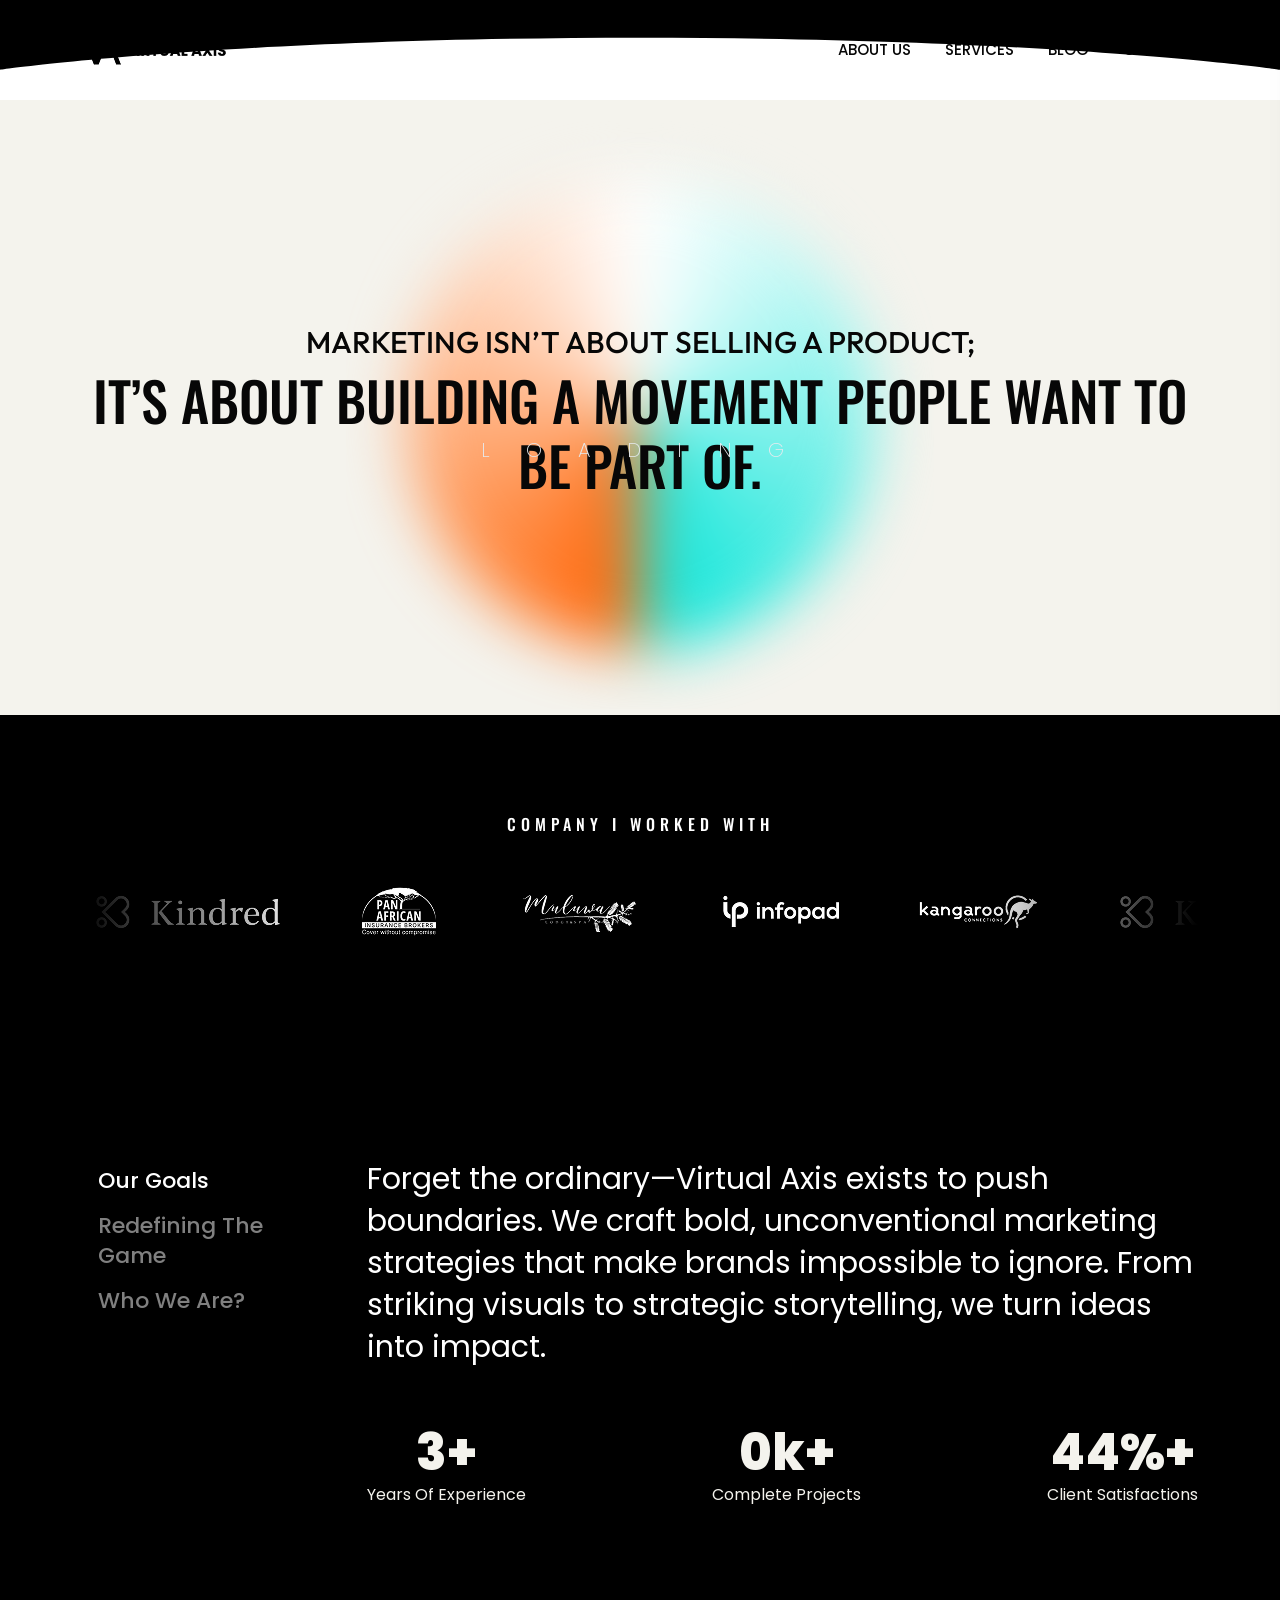
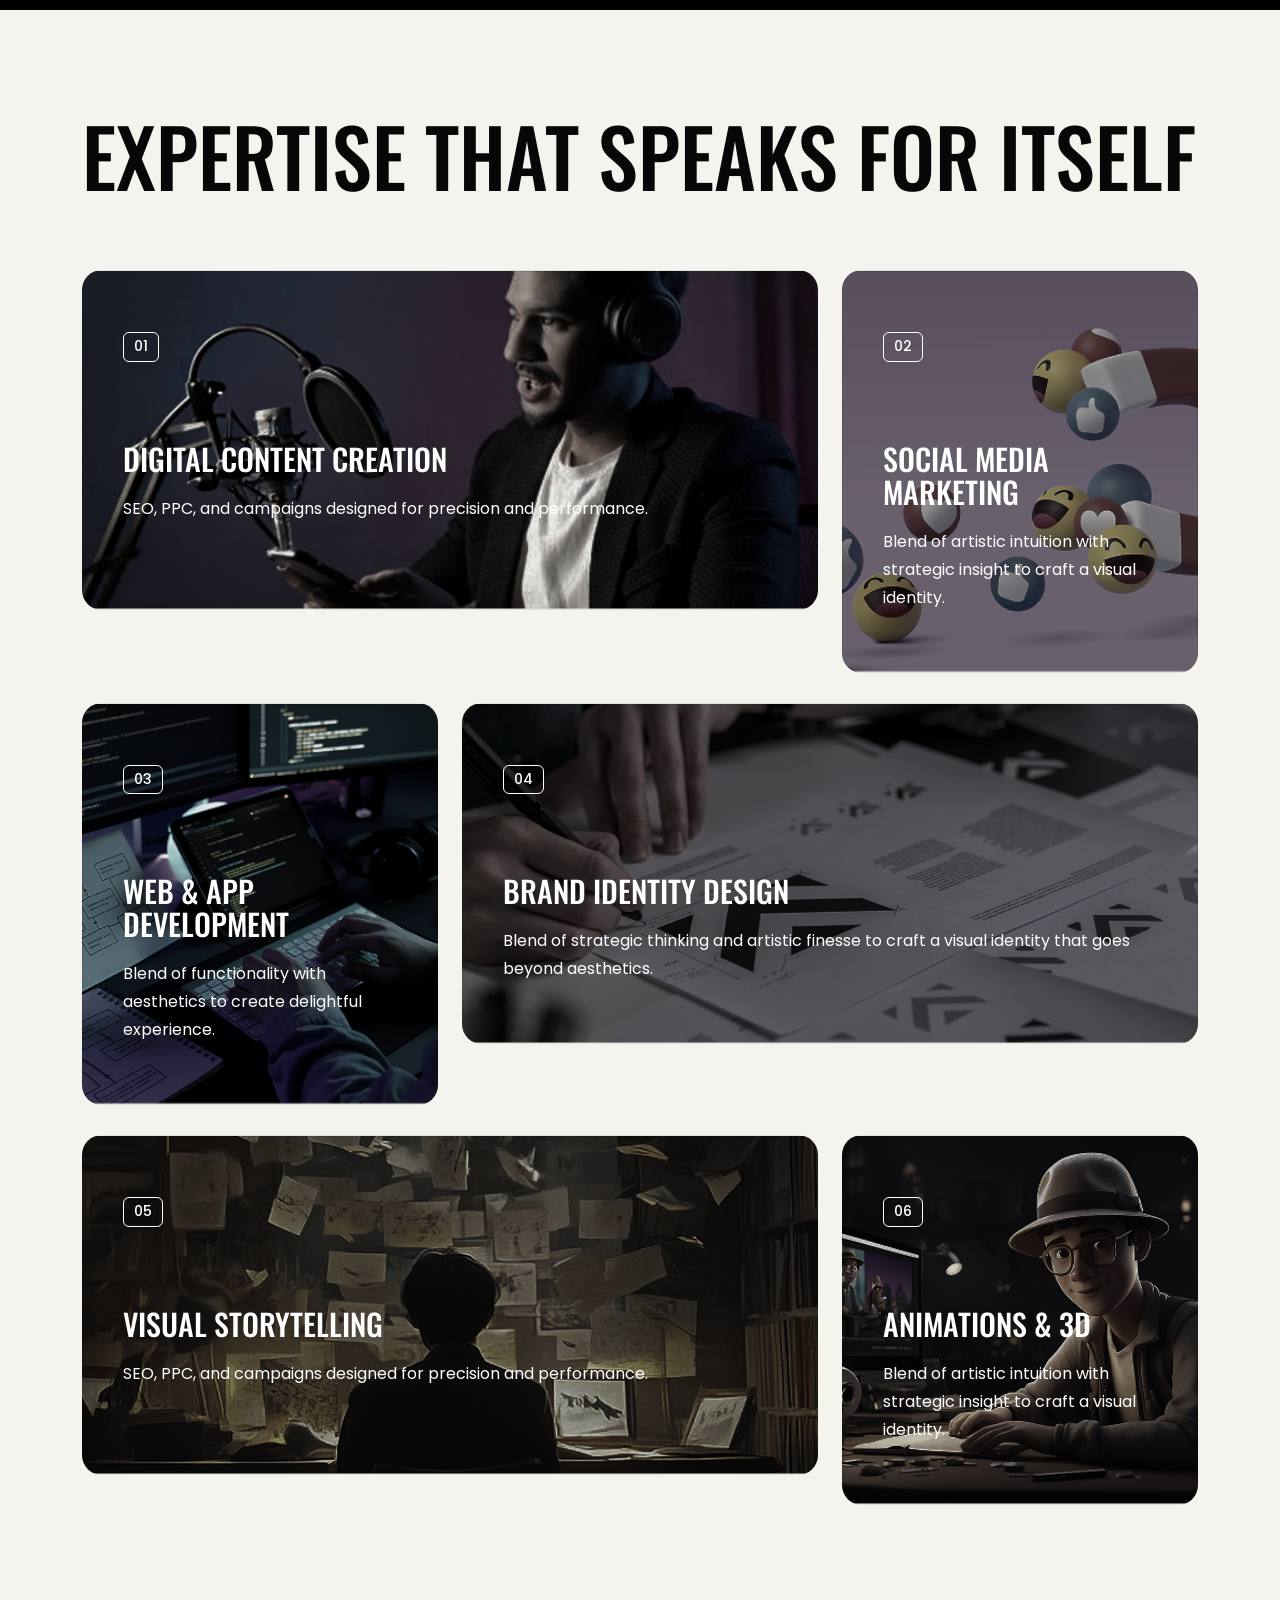
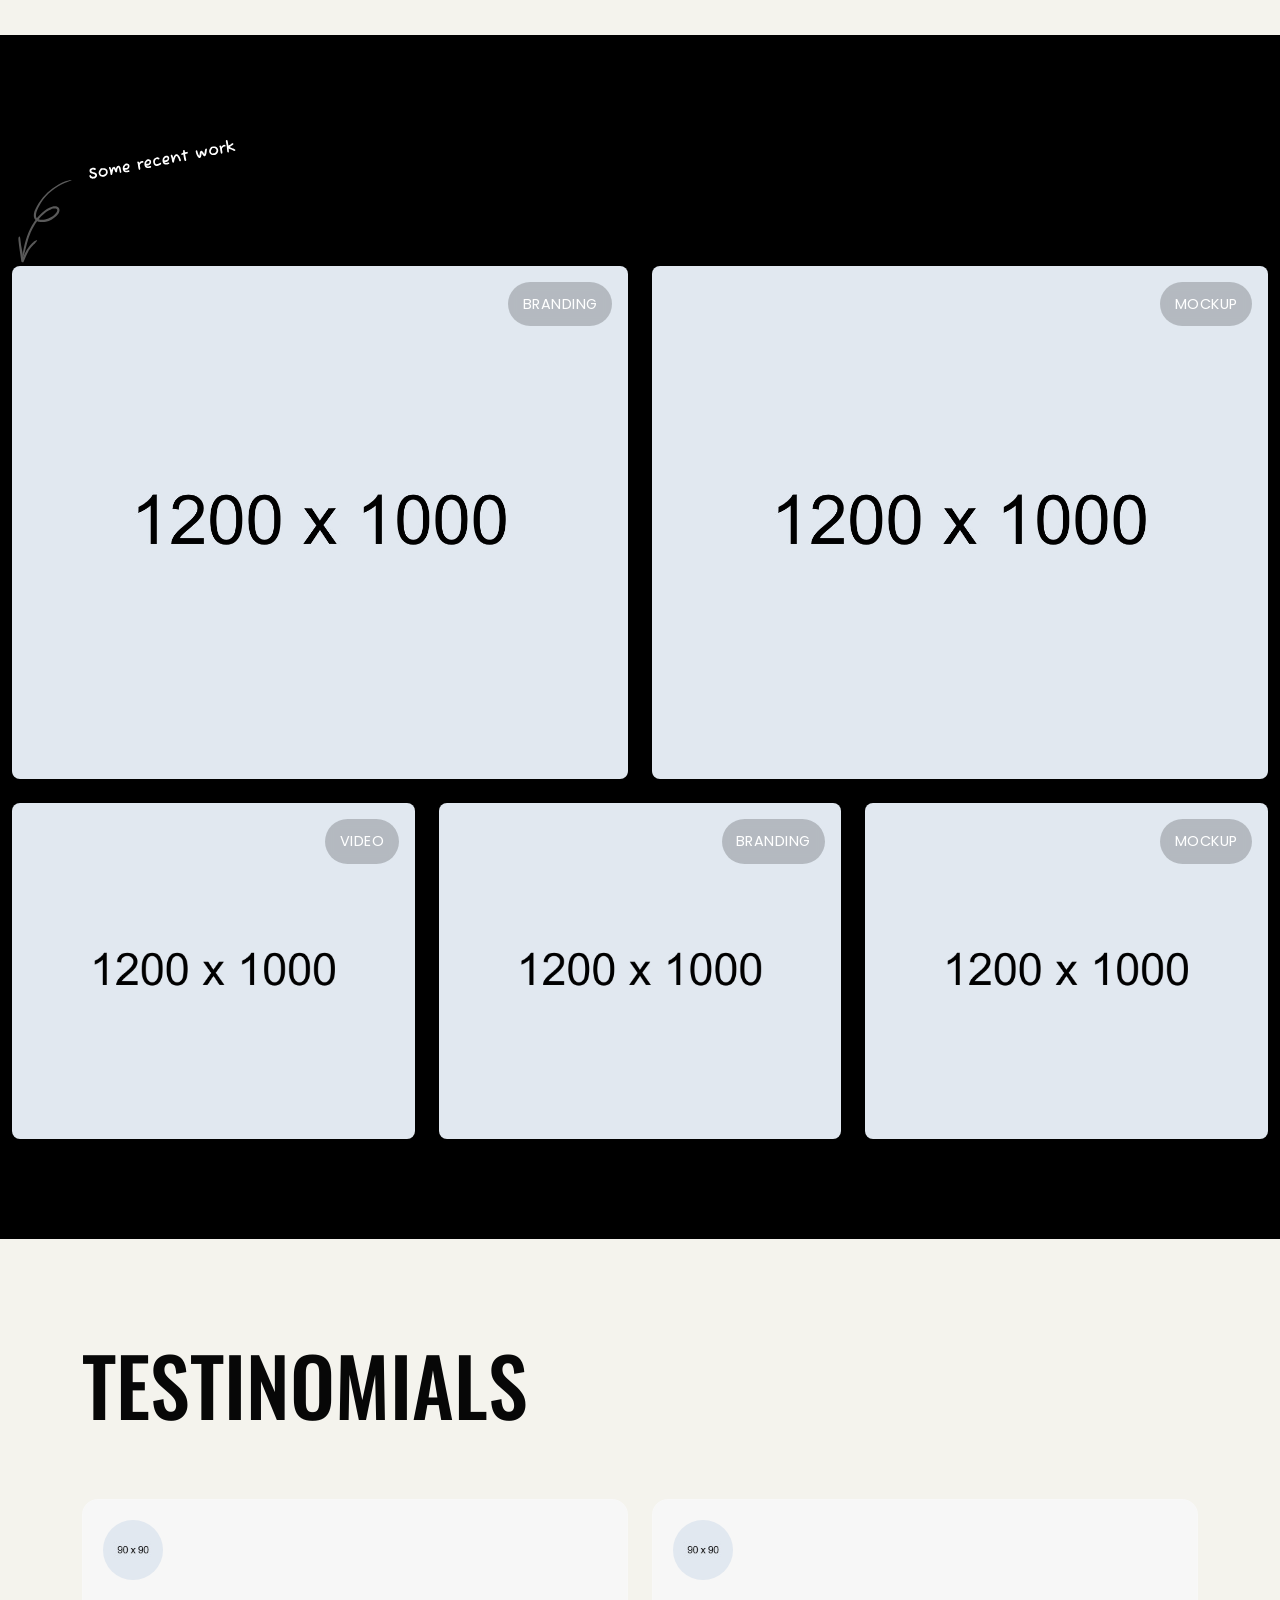
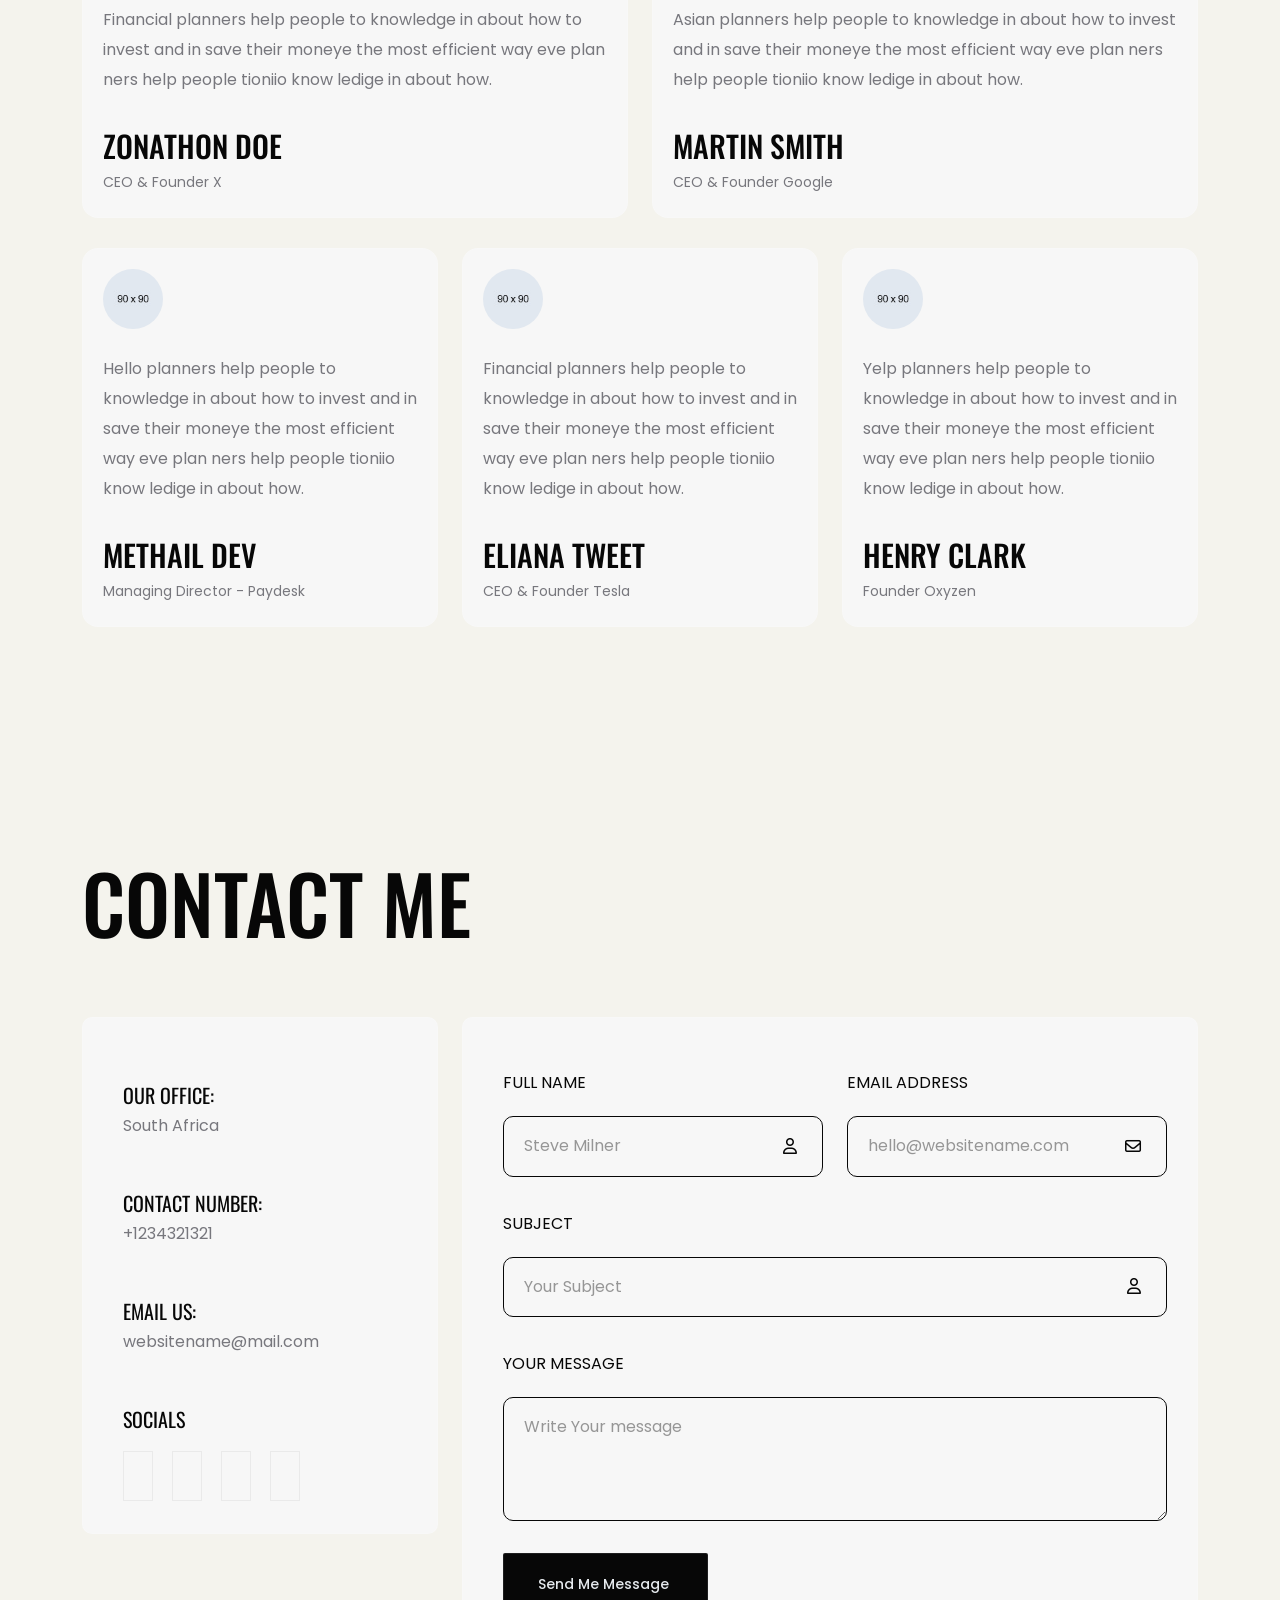
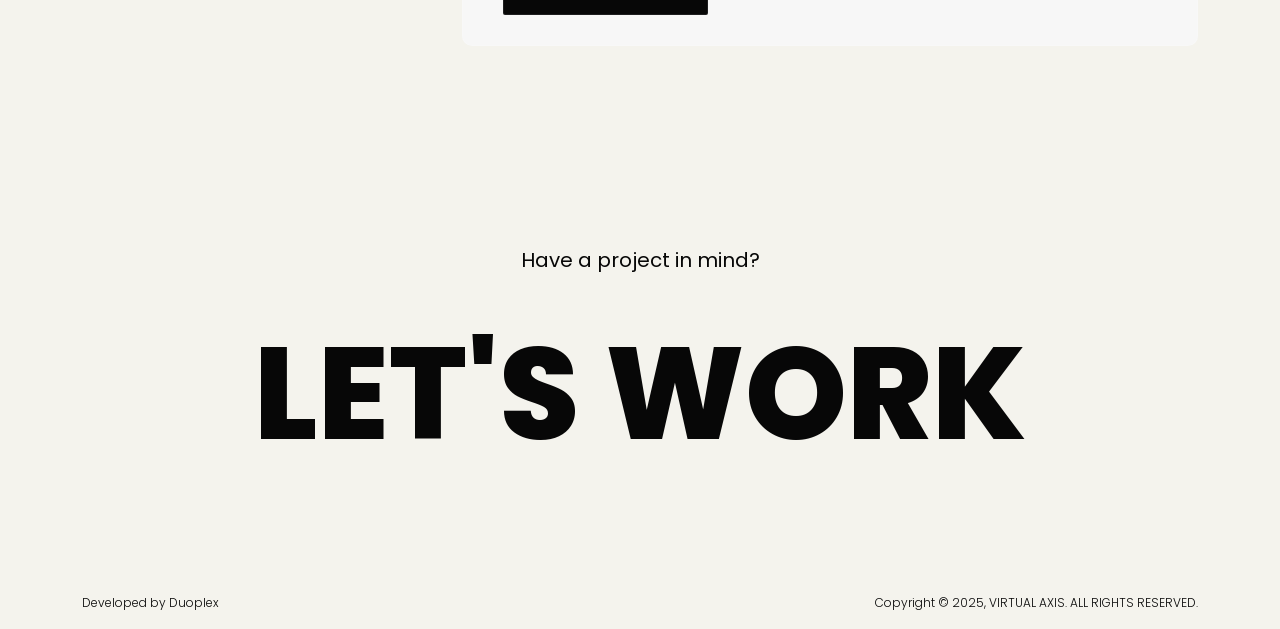
==== index.html @ ff800558 "working on landing page" ====
<!DOCTYPE html>
<html lang="en">
  <head>
    <!-- META -->
    <meta charset="utf-8" />
    <meta http-equiv="X-UA-Compatible" content="IE=edge" />
    <meta name="viewport" content="width=device-width, initial-scale=1" />
    <meta name="description" content="Virtual Axis - Forget the ordinary" />
    <meta
      name="keywords"
      content="personal, portfolio new, html, one page, bootstrap, new html template, design, creative, onepage, clean, modern"
    />
    <meta name="author" content="Duoplex" />
    <!-- PAGE TITLE -->
    <title>Virtual Axis - Forget the ordinary</title>
    <link rel="icon" type="image/x-icon" href="assets/images/favicon.ico" />
    <!-- ALL GOOGLE FONTS -->
    <link rel="preconnect" href="https://fonts.googleapis.com" />
    <link rel="preconnect" href="https://fonts.gstatic.com" crossorigin />
    <link
      href="https://fonts.googleapis.com/css2?family=Oswald:wght@200..700&family=Poppins:ital,wght@0,100;0,200;0,300;0,400;0,500;0,600;0,700;0,800;0,900;1,100;1,200;1,300;1,400;1,500;1,600;1,700;1,800;1,900&display=swap"
      rel="stylesheet"
    />
    <!-- BOOTSTRAP CSS -->
    <link rel="stylesheet" href="assets/css/bootstrap.min.css" />
    <!-- FONT AWESOME CSS -->
    <link rel="stylesheet" href="assets/css/font-awesome-pro.css" />
    <!-- FONT AWESOME CSS -->
    <link rel="stylesheet" href="assets/fonts/poppins/poppins.css" />
    <link rel="stylesheet" href="assets/fonts/Outfit/outfit.css" />
    <!-- MAGNIFIC CSS -->
    <link rel="stylesheet" href="assets/css/magnific-popup.css" />
    <!-- NICE SELECT CSS -->
    <link rel="stylesheet" href="assets/css/nice-select.min.css" />
    <!-- ANIMATE CSS -->
    <link rel="stylesheet" href="assets/css/animate.min.css" />
    <!-- MOBILE MENU CSS -->
    <link rel="stylesheet" href="assets/css/mobilemenu.css" />
    <!-- SLICK CSS -->
    <link rel="stylesheet" href="assets/css/slick.min.css" />
    <!-- SPACING CSS -->
    <link rel="stylesheet" href="assets/css/spacing.css" />
    <!-- MAIN STYLE CSS -->
    <link rel="stylesheet" href="assets/css/style.css" />
    <!-- RESPONSIVE CSS -->
    <link rel="stylesheet" href="assets/css/responsive.css" />

    <!-- HTML5 shim and Respond.js IE8 support of HTML5 elements and media queries -->
    <!-- WARNING: Respond.js doesn't work if you view the page via file:// -->
    <!--[if lt IE 9]>
      <script src="https://oss.maxcdn.com/html5shiv/3.7.2/html5shiv.min.js"></script>
      <script src="https://oss.maxcdn.com/respond/1.4.2/respond.min.js"></script>
    <![endif]-->
  </head>

  <body>
    <!-- START PRELOADER AREA-->
    <div class="preloader">
      <svg viewbox="0 0 1000 1000" preserveaspectratio="none">
        <path
          id="preloaderSvg"
          d="M0,1005S175,995,500,995s500,5,500,5V0H0Z"
        ></path>
      </svg>
      <div class="preloader-heading">
        <div class="load-text">
          <span>L</span>
          <span>o</span>
          <span>a</span>
          <span>d</span>
          <span>i</span>
          <span>n</span>
          <span>g</span>
        </div>
      </div>
    </div>
    <!-- END PRELOADER AREA -->
    <!-- START SCROOL UP DESIGN AREA -->
    <div class="progress-wrap cursor-pointer">
      <i class="ri-arrow-up-s-line"></i>
      <svg
        class="progress-circle svg-content"
        width="100%"
        height="100%"
        viewBox="-1 -1 102 102"
      >
        <path d="M50,1 a49,49 0 0,1 0,98 a49,49 0 0,1 0,-98" />
      </svg>
    </div>
    <!-- / END SCROOL UP DESIGN AREA -->
    <!-- START MAGIC CURSOR AND BALL AREA-->
    <div id="magic-cursor">
      <div id="ball"></div>
    </div>
    <!-- / END MAGIC CURSOR AND BALL AREA-->
    <!-- START MENU DESIGN AREA-->
    <header class="main-header">
      <div class="header-upper">
        <div class="container">
          <div class="header-inner">
            <div class="row align-items-center">
              <div class="col-xl-2 col-lg-2 col-md-6 col-6 col-sm-3">
                <div class="logo-area">
                  <div class="logo">
                    <a href="index.html"
                      ><img src="assets/images/logo.png" alt=""
                    /></a>
                  </div>
                </div>
              </div>
              <div class="col-xl-10 col-lg-10 col-md-6 col-6 col-sm-9">
                <div class="main-menu">
                  <nav id="mobile-menu">
                    <ul>
                      <li><a href="#about" class="linkstyle">about us</a></li>
                      <li>
                        <a href="#services" class="linkstyle">services</a>
                      </li>
                      <li><a href="#blog" class="linkstyle">Blog</a></li>
                      <li><a href="#contact" class="linkstyle">Contact</a></li>
                    </ul>
                  </nav>
                </div>
                <div class="side-menu-icon d-lg-none text-end">
                  <a
                    href="javascript:void(0)"
                    class="info-toggle-btn f-right sidebar-toggle-btn"
                    ><i class="fal fa-bars"></i
                  ></a>
                </div>
              </div>
            </div>
          </div>
        </div>
      </div>
    </header>
    <!-- // END MENU DESIGN AREA-->
    <!-- START MOBILE MENU DESIGN AREA-->
    <div class="sidebar__area">
      <div class="sidebar__wrapper">
        <div class="sidebar__close">
          <button class="sidebar__close-btn" id="sidebar__close-btn">
            <i class="fal fa-times"></i>
          </button>
        </div>
        <div class="sidebar__content mt-50 mb-20">
          <div class="mobile-menu fix"></div>
        </div>
      </div>
    </div>
    <div class="body-overlay"></div>
    <!-- // END MOBILE MENU DESIGN AREA-->
    <!-- START HEADER DESIGN AREA -->
    <section id="home" class="main-hero-area">
      <div class="container">
        <div class="row">
          <div class="col-lg-12">
            <!-- START HERO DESIGN AREA -->
            <div class="hero-content text-center w-90">
              <svg class="rotate-svg" width="588" height="588" viewBox="0 0 588 588" fill="none" xmlns="http://www.w3.org/2000/svg">
                <g filter="url(#filter0_f_171_110)">
                <g clip-path="url(#paint0_angular_171_110_clip_path)" data-figma-skip-parse="true"><g transform="matrix(0 0.234 -0.234 0 294 294)"><foreignObject x="-1004.27" y="-1004.27" width="2008.55" height="2008.55"><div xmlns="http://www.w3.org/1999/xhtml" style="background:conic-gradient(from 90deg,rgba(255, 99, 3, 1) 0deg,rgba(255, 255, 255, 1) 180deg,rgba(14, 229, 216, 1) 360deg);height:100%;width:100%;opacity:1"></div></foreignObject></g></g><circle cx="294" cy="294" r="234" data-figma-gradient-fill="{&#34;type&#34;:&#34;GRADIENT_ANGULAR&#34;,&#34;stops&#34;:[{&#34;color&#34;:{&#34;r&#34;:1.0,&#34;g&#34;:0.38823530077934265,&#34;b&#34;:0.011764706112444401,&#34;a&#34;:1.0},&#34;position&#34;:0.0},{&#34;color&#34;:{&#34;r&#34;:1.0,&#34;g&#34;:1.0,&#34;b&#34;:1.0,&#34;a&#34;:1.0},&#34;position&#34;:0.50},{&#34;color&#34;:{&#34;r&#34;:0.054901961237192154,&#34;g&#34;:0.89803922176361084,&#34;b&#34;:0.84705883264541626,&#34;a&#34;:1.0},&#34;position&#34;:1.0}],&#34;stopsVar&#34;:[{&#34;color&#34;:{&#34;r&#34;:1.0,&#34;g&#34;:0.38823530077934265,&#34;b&#34;:0.011764706112444401,&#34;a&#34;:1.0},&#34;position&#34;:0.0},{&#34;color&#34;:{&#34;r&#34;:1.0,&#34;g&#34;:1.0,&#34;b&#34;:1.0,&#34;a&#34;:1.0},&#34;position&#34;:0.50},{&#34;color&#34;:{&#34;r&#34;:0.054901961237192154,&#34;g&#34;:0.89803922176361084,&#34;b&#34;:0.84705883264541626,&#34;a&#34;:1.0},&#34;position&#34;:1.0}],&#34;transform&#34;:{&#34;m00&#34;:2.8656737356344553e-14,&#34;m01&#34;:-468.0,&#34;m02&#34;:528.0,&#34;m10&#34;:468.0,&#34;m11&#34;:2.8656737356344553e-14,&#34;m12&#34;:60.0},&#34;opacity&#34;:1.0,&#34;blendMode&#34;:&#34;NORMAL&#34;,&#34;visible&#34;:true}"/>
                </g>
                <defs>
                <filter id="filter0_f_171_110" x="0" y="0" width="588" height="588" filterUnits="userSpaceOnUse" color-interpolation-filters="sRGB">
                <feFlood flood-opacity="0" result="BackgroundImageFix"/>
                <feBlend mode="normal" in="SourceGraphic" in2="BackgroundImageFix" result="shape"/>
                <feGaussianBlur stdDeviation="30" result="effect1_foregroundBlur_171_110"/>
                </filter>
                <clipPath id="paint0_angular_171_110_clip_path"><circle cx="294" cy="294" r="234"/></clipPath></defs>
                </svg>                
              <div class="content-inner text-center text-animation">
                <h2 class="heading-1">
                  Marketing isn’t about selling a product;
                </h2>
                <h1 class="heading-2">
                  it’s about building a movement people want to be part of.
                </h1>
              </div>
            </div>
            <!-- / END HERO DESIGN AREA -->
          </div>
        </div>
      </div>
    </section>
    <!-- / END HEADER DESIGN AREA -->
    <!-- START COMPANY DESIGN AREA -->
    <div class="company-design-area">
      <div class="container">
        <div class="row">
          <div class="col-lg-12">
            <h2>Company I Worked With</h2>
            <div class="company-list">
              <div class="scroller" data-direction="left" data-speed="slow">
                <div class="scroller__inner">
                  <img
                    src="assets/images/client-logos/partner1.png"
                    alt="Company"
                  />
                  <img
                    src="assets/images/client-logos/partner2.png"
                    alt="Company"
                  />
                  <img
                    src="assets/images/client-logos/partner3.png"
                    alt="Company"
                  />
                  <img
                    src="assets/images/client-logos/partner4.png"
                    alt="Company"
                  />
                  <img
                    src="assets/images/client-logos/partner5.png"
                    alt="Company"
                  />
                  <img
                    src="assets/images/client-logos/partner1.png"
                    alt="Company"
                  />
                  <img
                  src="assets/images/client-logos/partner6.png"
                  alt="Company"
                />
                <img
                  src="assets/images/client-logos/partner9.png"
                  alt="Company"
                />
                <img
                  src="assets/images/client-logos/partner7.png"
                  alt="Company"
                />
                <img
                src="assets/images/client-logos/partner10.png"
                alt="Company"
              />
                </div>
              </div>
            </div>
          </div>
        </div>
      </div>
    </div>
    <!-- // END COMPANY DESIGN AREA -->
    <!-- START ABOUT DESIGN AREA -->
    <section id="about" class="about-area">
      <div class="container">
        <div class="row">
          <!-- START ABOUT TEXT DESIGN AREA -->
          <div class="col-lg-3 col-sm-3">
            <!-- <h2 class="about-pre-title">About Me</h2> -->
            <ul class="nav nav-tabs" role="tablist">
              <li class="nav-item">
                <a
                  class="nav-link active text-capitalize"
                  data-toggle="tab"
                  href="#tabs-1"
                  role="tab"
                  >Our Goals</a
                >
              </li>
              <li class="nav-item">
                <a
                  class="nav-link text-capitalize"
                  data-bs-toggle="tab"
                  href="#tabs-2"
                  role="tab"
                  >Redefining the game</a
                >
              </li>
              <li class="nav-item">
                <a
                  class="nav-link text-capitalize"
                  data-bs-toggle="tab"
                  href="#tabs-3"
                  role="tab"
                  >who we are?</a
                >
              </li>
            </ul>
          </div>
          <div class="col-lg-9 col-sm-9">
            <div class="tab-content">
              <div class="tab-pane active" id="tabs-1" role="tabpanel">
                <p>
                  Forget the ordinary—Virtual Axis exists to push boundaries. We
                  craft bold, unconventional marketing strategies that make
                  brands impossible to ignore. From striking visuals to
                  strategic storytelling, we turn ideas into impact.
                </p>
              </div>
              <div class="tab-pane" id="tabs-2" role="tabpanel">
                <p>
                  We’re not here to fit in—we’re here to rewire the system. Our
                  purpose is to revolutionize marketing by dismantling norms,
                  igniting cultural shifts, and transforming ideas into
                  movements. We envision a world where brands carve their own
                  path, shaping their identity with purpose. Where every
                  campaign sparks conversation, and every interaction leaves an
                  imprint. This isn’t just marketing—it’s a force of change.
                </p>
              </div>
              <div class="tab-pane" id="tabs-3" role="tabpanel">
                <p>
                  A team of innovators, thinkers, and problem-solvers. We
                  believe great marketing isn’t about following trends—it’s
                  about setting them. With a passion for originality, we build
                  brands that stand out, not blend in.
                </p>
              </div>
            </div>
            <!-- START COUNTER DESIGN AREA -->
            <div
              class="hero-counter-area d-flex justify-content-between wow fadeInUp delay-0-4s"
            >
              <div class="counter-item counter-text-wrap">
                <span class="count-text plus" data-speed="3000" data-stop="8"
                  >0</span
                >
                <span class="counter-title">Years Of Experience</span>
              </div>
              <div class="counter-item counter-text-wrap">
                <span class="count-text k-plus" data-speed="3000" data-stop="1"
                  >0</span
                >
                <span class="counter-title">Complete Projects</span>
              </div>
              <div class="counter-item counter-text-wrap">
                <span
                  class="count-text percent"
                  data-speed="3000"
                  data-stop="90"
                  >0</span
                >
                <span class="counter-title">Client Satisfactions</span>
              </div>
            </div>
            <!-- / END COUNTER DESIGN AREA -->
          </div>
          <!-- / END ABOUT TEXT DESIGN AREA -->
        </div>
      </div>
    </section>
    <!-- / END ABOUT DESIGN AREA -->
    <!-- START SERVICE DESIGN AREA -->
    <section id="services" class="services-area">
      <div class="container">
        <div class="row">
          <div class="col-xl-12 col-lg-12">
            <div
              class="section-title section-black-title wow fadeInUp delay-0-2s"
            >
              <h2>Expertise That Speaks for Itself</h2>
            </div>
          </div>
        </div>
        <div class="row">
          <!-- START SINGLE SERVICE DESIGN AREA -->
          <div class="col-lg-8 col-md-7">
            <div class="service-item wow fadeInUp delay-0-2s service1">
              <i class="ri-arrow-right-up-line"></i>
              <h5>01</h5>
              <h4>Digital Content Creation</h4>
              <p>
                SEO, PPC, and campaigns designed for precision and performance.
              </p>
            </div>
          </div>
          <!-- / END SINGLE SERVICE DESIGN AREA -->
          <!-- START SINGLE SERVICE DESIGN AREA -->
          <div class="col-lg-4 col-md-5">
            <div class="service-item wow fadeInUp delay-0-4s service2">
              <i class="ri-arrow-right-up-line"></i>
              <h5>02</h5>
              <h4>Social Media Marketing</h4>
              <p>
                Blend of artistic intuition with strategic insight to craft a
                visual identity.
              </p>
            </div>
          </div>
          <!-- / END SINGLE SERVICE DESIGN AREA -->
          <!-- START SINGLE SERVICE DESIGN AREA -->
          <div class="col-lg-4 col-md-5">
            <div class="service-item wow fadeInUp delay-0-6s service3">
              <i class="ri-arrow-right-up-line"></i>
              <h5>03</h5>
              <h4>Web & App Development</h4>
              <p>
                Blend of functionality with aesthetics to create delightful
                experience.
              </p>
            </div>
          </div>
          <!-- / END SINGLE SERVICE DESIGN AREA -->
          <!-- START SINGLE SERVICE DESIGN AREA -->
          <div class="col-lg-8 col-md-7">
            <div class="service-item wow fadeInUp delay-0-8s service4">
              <i class="ri-arrow-right-up-line"></i>
              <h5>04</h5>
              <h4>Brand Identity Design</h4>
              <p>
                Blend of strategic thinking and artistic finesse to craft a
                visual identity that goes beyond aesthetics.
              </p>
            </div>
          </div>
          <!-- START SINGLE SERVICE DESIGN AREA -->
          <div class="col-lg-8 col-md-7">
            <div class="service-item wow fadeInUp delay-0-2s service5">
              <i class="ri-arrow-right-up-line"></i>
              <h5>05</h5>
              <h4>Visual Storytelling</h4>
              <p>
                SEO, PPC, and campaigns designed for precision and performance.
              </p>
            </div>
          </div>
          <!-- / END SINGLE SERVICE DESIGN AREA -->
          <!-- START SINGLE SERVICE DESIGN AREA -->
          <div class="col-lg-4 col-md-5">
            <div class="service-item wow fadeInUp delay-0-4s service6">
              <i class="ri-arrow-right-up-line"></i>
              <h5>06</h5>
              <h4>Animations & 3D</h4>
              <p>
                Blend of artistic intuition with strategic insight to craft a
                visual identity.
              </p>
            </div>
          </div>
          <!-- / END SINGLE SERVICE DESIGN AREA -->
        </div>
      </div>
    </section>
    <!-- / END SERVICE DESIGN AREA -->
    <!-- START PORTFOLIO DESIGN AREA -->
    <div class="projects-area" id="portfolio">
      <div class="custom-icon">
        <img src="assets/images/custom/work-scribble.svg" alt="custom" />
      </div>
      <div class="container-fluid">
        <div class="row g-4 portfolio-grid">
          <!-- START SINGLE PORTFOLIO DESIGN AREA -->
          <div class="col-md-6 col-xl-6 portfolio-item category-1">
            <a href="assets/images/projects/work1.jpg" class="work-popup">
              <div class="portfolio-box">
                <!-- Image -->
                <img
                  src="assets/images/projects/work1.jpg"
                  alt=""
                  data-rjs="2"
                />
                <!-- Category -->
                <span class="portfolio-category">Branding</span>
                <!-- Caption -->
                <div class="portfolio-caption">
                  <h1>Glasses of Cocktail</h1>
                </div>
              </div>
            </a>
          </div>
          <!-- // END SINGLE PORTFOLIO DESIGN AREA -->
          <!-- START SINGLE PORTFOLIO DESIGN AREA -->
          <div class="col-md-6 col-xl-6 portfolio-item category-2">
            <a href="single-project.html">
              <div class="portfolio-box">
                <!-- Image -->
                <img
                  src="assets/images/projects/work2.jpg"
                  alt=""
                  data-rjs="2"
                />
                <!-- Category -->
                <span class="portfolio-category">Mockup</span>
                <!-- Caption -->
                <div class="portfolio-caption">
                  <h1>A Branch with Flowers</h1>
                </div>
              </div>
            </a>
          </div>
          <!-- // END SINGLE PORTFOLIO DESIGN AREA -->
          <!-- START SINGLE PORTFOLIO DESIGN AREA -->
          <div class="col-md-6 col-xl-4 portfolio-item category-2">
            <a
              href="https://www.youtube.com/watch?v=qZEPs3vmYB4"
              class="popup-youtube"
            >
              <div class="portfolio-box">
                <!-- Image -->
                <img
                  src="assets/images/projects/work3.jpg"
                  alt=""
                  data-rjs="2"
                />
                <!-- Category -->
                <span class="portfolio-category">Video</span>
                <!-- Caption -->
                <div class="portfolio-caption">
                  <h1>Orange Rose Flower</h1>
                </div>
              </div>
            </a>
          </div>
          <!-- // END SINGLE PORTFOLIO DESIGN AREA -->
          <!-- START SINGLE PORTFOLIO DESIGN AREA -->
          <div class="col-md-6 col-xl-4 portfolio-item category-1">
            <a href="assets/images/projects/work4.jpg" class="work-popup">
              <div class="portfolio-box">
                <!-- Image -->
                <img
                  src="assets/images/projects/work4.jpg"
                  alt=""
                  data-rjs="2"
                />
                <!-- Category -->
                <span class="portfolio-category">Branding</span>
                <!-- Caption -->
                <div class="portfolio-caption">
                  <h1>Green Plant on a Desk</h1>
                </div>
              </div>
            </a>
          </div>
          <!-- // END SINGLE PORTFOLIO DESIGN AREA -->
          <!-- START SINGLE PORTFOLIO DESIGN AREA -->
          <div class="col-md-6 col-xl-4 portfolio-item category-2">
            <a href="assets/images/projects/work5.jpg" class="work-popup">
              <div class="portfolio-box">
                <!-- Image -->
                <img
                  src="assets/images/projects/work5.jpg"
                  alt=""
                  data-rjs="2"
                />
                <!-- Category -->
                <span class="portfolio-category">Mockup</span>
                <!-- Caption -->
                <div class="portfolio-caption">
                  <h1>Orange Rose Flower</h1>
                </div>
              </div>
            </a>
          </div>
          <!-- // END SINGLE PORTFOLIO DESIGN AREA -->
        </div>
      </div>
    </div>
    <!-- // END PORTFOLIO DESIGN AREA -->
    <!-- START TESTIMONIALS DESIGN AREA -->
    <section class="testimonials-area">
      <div class="container">
        <div class="row">
          <div class="col-xl-12 col-lg-12">
            <div
              class="section-title section-black-title wow fadeInUp delay-0-2s"
            >
              <h2>Testinomials</h2>
            </div>
          </div>
        </div>
        <div class="row">
          <div class="col-lg-6 col-md-6">
            <!-- START SINGLE TESTIMONIALS DESIGN AREA -->
            <div class="testimonial-item wow fadeInUp delay-0-2s">
              <div class="author">
                <img
                  src="assets/images/testimonials/author1.jpg"
                  alt="Author"
                />
              </div>
              <div class="text">
                Financial planners help people to knowledge in about how to
                invest and in save their moneye the most efficient way eve plan
                ners help people tioniio know ledige in about how.
              </div>
              <div class="testi-des">
                <h5>Zonathon Doe</h5>
                <span>CEO & Founder X</span>
              </div>
            </div>
            <!-- / END SINGLE TESTIMONIALS DESIGN AREA -->
          </div>
          <div class="col-lg-6 col-md-6">
            <!-- START SINGLE TESTIMONIALS DESIGN AREA -->
            <div class="testimonial-item wow fadeInUp delay-0-4s">
              <div class="author">
                <img
                  src="assets/images/testimonials/author2.jpg"
                  alt="Author"
                />
              </div>
              <div class="text">
                Asian planners help people to knowledge in about how to invest
                and in save their moneye the most efficient way eve plan ners
                help people tioniio know ledige in about how.
              </div>
              <div class="testi-des">
                <h5>Martin Smith</h5>
                <span>CEO & Founder Google</span>
              </div>
            </div>
            <!-- / END SINGLE TESTIMONIALS DESIGN AREA -->
          </div>
          <div class="col-lg-4 col-md-6">
            <!-- START SINGLE TESTIMONIALS DESIGN AREA -->
            <div class="testimonial-item wow fadeInUp delay-0-6s">
              <div class="author">
                <img
                  src="assets/images/testimonials/author3.jpg"
                  alt="Author"
                />
              </div>
              <div class="text">
                Hello planners help people to knowledge in about how to invest
                and in save their moneye the most efficient way eve plan ners
                help people tioniio know ledige in about how.
              </div>
              <div class="testi-des">
                <h5>Methail Dev</h5>
                <span>Managing Director - Paydesk</span>
              </div>
            </div>
            <!-- / END SINGLE TESTIMONIALS DESIGN AREA -->
          </div>
          <div class="col-lg-4 col-md-6">
            <!-- START SINGLE TESTIMONIALS DESIGN AREA -->
            <div class="testimonial-item wow fadeInUp delay-0-8s">
              <div class="author">
                <img
                  src="assets/images/testimonials/author4.jpg"
                  alt="Author"
                />
              </div>
              <div class="text">
                Financial planners help people to knowledge in about how to
                invest and in save their moneye the most efficient way eve plan
                ners help people tioniio know ledige in about how.
              </div>
              <div class="testi-des">
                <h5>Eliana tweet</h5>
                <span>CEO & Founder Tesla</span>
              </div>
            </div>
            <!-- / END SINGLE TESTIMONIALS DESIGN AREA -->
          </div>
          <div class="col-lg-4 col-md-6">
            <!-- START SINGLE TESTIMONIALS DESIGN AREA -->
            <div class="testimonial-item wow fadeInUp delay-0-9s">
              <div class="author">
                <img
                  src="assets/images/testimonials/author5.jpg"
                  alt="Author"
                />
              </div>
              <div class="text">
                Yelp planners help people to knowledge in about how to invest
                and in save their moneye the most efficient way eve plan ners
                help people tioniio know ledige in about how.
              </div>
              <div class="testi-des">
                <h5>Henry Clark</h5>
                <span>Founder Oxyzen</span>
              </div>
            </div>
            <!-- / END SINGLE TESTIMONIALS DESIGN AREA -->
          </div>
        </div>
      </div>
    </section>
    <!-- / END TESTIMONIALS DESIGN AREA -->
    <!-- START CONTACT DESIGN AREA -->
    <section id="contact" class="contact-area">
      <div class="container">
        <div class="row">
          <div class="col-xl-12 col-lg-12">
            <div
              class="section-title section-black-title wow fadeInUp delay-0-2s"
            >
              <h2>Contact Me</h2>
            </div>
          </div>
        </div>
        <div class="row">
          <div class="col-lg-4">
            <div class="contact-content-part wow fadeInUp delay-0-2s">
              <!-- START CONTACT SINGLEDESIGN AREA -->
              <div class="single-contact wow fadeInUp" data-wow-delay=".2s">
                <span class="circle-btn">
                  <i class="ri-map-pin-line"></i>
                </span>
                <h2>our office:</h2>
                <p>South Africa</p>
              </div>
              <!-- / END CONTACT SINGLEDESIGN AREA -->
              <!-- START CONTACT SINGLEDESIGN AREA -->
              <div class="single-contact wow fadeInUp" data-wow-delay=".4s">
                <span class="circle-btn">
                  <i class="ri-headphone-line"></i>
                </span>
                <h2>contact number:</h2>
                <p>+1234321321</p>
              </div>
              <!-- / END CONTACT SINGLEDESIGN AREA -->
              <!-- START CONTACT SINGLEDESIGN AREA -->
              <div class="single-contact wow fadeInUp" data-wow-delay=".6s">
                <span class="circle-btn">
                  <i class="ri-mail-line"></i>
                </span>
                <h2>Email us:</h2>
                <p>websitename@mail.com</p>
              </div>
              <!-- / END CONTACT SINGLEDESIGN AREA -->
              <!-- START CONTACT SINGLEDESIGN AREA -->
              <div class="single-contact wow fadeInUp" data-wow-delay=".6s">
                <h2>Socials</h2>
                <div class="about-social">
                  <ul>
                    <li>
                      <a href="#"><i class="ri-facebook-circle-fill"></i></a>
                    </li>
                    <li>
                      <a href="#"><i class="ri-twitter-x-line"></i></a>
                    </li>
                    <li>
                      <a href="#"><i class="ri-linkedin-fill"></i></a>
                    </li>
                    <li>
                      <a href="#"><i class="ri-github-line"></i></a>
                    </li>
                  </ul>
                </div>
              </div>
              <!-- / END CONTACT SINGLEDESIGN AREA -->
            </div>
          </div>
          <!-- START CONTACT FORM DESIGN AREA -->
          <div class="col-lg-8">
            <div class="contact-form contact-form-area wow fadeInUp delay-0-4s">
              <form
                id="contactForm"
                class="contact-form"
                action="#"
                method="post"
              >
                <div class="row">
                  <div class="col-md-6">
                    <div class="form-group">
                      <label for="name">Full Name</label>
                      <input
                        type="text"
                        id="name"
                        class="form-control"
                        value=""
                        placeholder="Steve Milner"
                        required=""
                        data-error="Please enter your Name"
                      />
                      <label for="name" class="for-icon"
                        ><i class="far fa-user"></i
                      ></label>
                      <div class="help-block with-errors"></div>
                    </div>
                  </div>
                  <div class="col-md-6">
                    <div class="form-group">
                      <label for="email">Email Address</label>
                      <input
                        type="email"
                        id="email"
                        class="form-control"
                        value=""
                        placeholder="hello@websitename.com"
                        required=""
                        data-error="Please enter your Email"
                      />
                      <label for="email" class="for-icon"
                        ><i class="far fa-envelope"></i
                      ></label>
                      <div class="help-block with-errors"></div>
                    </div>
                  </div>
                  <div class="col-md-12">
                    <div class="form-group">
                      <label for="name">Subject</label>
                      <input
                        type="text"
                        id="subject"
                        class="form-control"
                        value=""
                        placeholder="Your Subject"
                        required=""
                        data-error="Please enter your Name"
                      />
                      <label for="name" class="for-icon"
                        ><i class="far fa-user"></i
                      ></label>
                      <div class="help-block with-errors"></div>
                    </div>
                  </div>
                  <div class="col-md-12">
                    <div class="form-group">
                      <label for="message">Your Message</label>
                      <textarea
                        name="message"
                        id="message"
                        class="form-control"
                        rows="4"
                        placeholder="Write Your message"
                        required=""
                        data-error="Please Write your Message"
                      ></textarea>
                      <div class="help-block with-errors"></div>
                    </div>
                  </div>
                  <div class="col-md-12">
                    <div class="form-group mb-0">
                      <button type="submit" class="theme-btn">
                        Send Me Message <i class="ri-mail-line"></i>
                      </button>
                      <div id="msgSubmit" class="hidden"></div>
                    </div>
                  </div>
                  <div class="col-md-12 text-center">
                    <p class="input-success">
                      We have received your mail, We will get back to you soon!
                    </p>
                    <p class="input-error">
                      Sorry, Message could not send! Please try again.
                    </p>
                  </div>
                </div>
              </form>
            </div>
          </div>
          <!-- / END CONTACT FORM DESIGN AREA -->
        </div>
      </div>
    </section>
    <!-- / END CONTACT DESIGN AREA -->
    <!-- START FOOTER DESIGN AREA -->
    <footer class="main-footer">
      <div class="container">
        <div class="row">
          <div class="col-lg-12">
            <div class="footer-top">
              <p>Have a project in mind?</p>
              <h2><a href="mailto:hello@websitename.com">let's work</a></h2>
            </div>
          </div>
        </div>
        <div class="row">
          <div class="col-lg-6 col-sm-6">
            <p class="copy-left-text">
              Developed by <a href="http://www.duoplex.pro">Duoplex</a>
            </p>
          </div>
          <div class="col-lg-6 col-sm-6">
            <p class="copy-right-text">
              Copyright &copy; 2025, VIRTUAL AXIS. ALL RIGHTS RESERVED.
            </p>
          </div>
        </div>
      </div>
    </footer>
    <!-- / END FOOTER DESIGN AREA -->
    <!-- JQUERY JS -->
    <script src="assets/js/jquery-3.6.0.min.js"></script>
    <!-- BOOTSTRAP JS-->
    <script src="assets/js/bootstrap.min.js"></script>
    <!-- APPEAR JS -->
    <script src="assets/js/appear.min.js"></script>
    <!-- MAGNIFICANT JS -->
    <script src="assets/js/jquery.magnific-popup.min.js"></script>
    <!-- MOBILE MENU JS-->
    <script src="assets/js/mobilemenu.js"></script>
    <!-- GSAP AND LOCOMOTIV JS-->
    <script src="assets/js/gsap.min.js"></script>
    <script src="assets/js/ScrollTrigger.min.js"></script>
    <script src="assets/js/lenis.js"></script>
    <!-- SLICK JS-->
    <script src="assets/js/slick.min.js"></script>
    <!-- NICE SELECT JS-->
    <script src="assets/js/jquery.nice-select.min.js"></script>
    <!-- IMAGE LOADER JS-->
    <script src="assets/js/imagesloaded.pkgd.min.js"></script>
    <!-- ISOTOPE JS-->
    <script src="assets/js/isotope.pkgd.min.js"></script>
    <!--  WOW ANIMATION JS-->
    <script src="assets/js/wow.min.js"></script>
    <!-- SCRIPT JS-->
    <script src="assets/js/script.js"></script>
    <script>
      new WOW().init();
    </script>
  </body>
</html>
---- assets/fonts/poppins/poppins.css ----
@font-face {
    font-family: 'Poppins';
    src: url('Poppins-Black.eot');
    src: url('Poppins-Black.eot?#iefix') format('embedded-opentype'),
        url('Poppins-Black.woff2') format('woff2'),
        url('Poppins-Black.woff') format('woff'),
        url('Poppins-Black.ttf') format('truetype'),
        url('Poppins-Black.svg#Poppins-Black') format('svg');
    font-weight: 900;
    font-style: normal;
    font-display: swap;
}

@font-face {
    font-family: 'Poppins';
    src: url('Poppins-Bold.eot');
    src: url('Poppins-Bold.eot?#iefix') format('embedded-opentype'),
        url('Poppins-Bold.woff2') format('woff2'),
        url('Poppins-Bold.woff') format('woff'),
        url('Poppins-Bold.ttf') format('truetype'),
        url('Poppins-Bold.svg#Poppins-Bold') format('svg');
    font-weight: bold;
    font-style: normal;
    font-display: swap;
}

@font-face {
    font-family: 'Poppins';
    src: url('Poppins-BoldItalic.eot');
    src: url('Poppins-BoldItalic.eot?#iefix') format('embedded-opentype'),
        url('Poppins-BoldItalic.woff2') format('woff2'),
        url('Poppins-BoldItalic.woff') format('woff'),
        url('Poppins-BoldItalic.ttf') format('truetype'),
        url('Poppins-BoldItalic.svg#Poppins-BoldItalic') format('svg');
    font-weight: bold;
    font-style: italic;
    font-display: swap;
}

@font-face {
    font-family: 'Poppins';
    src: url('Poppins-BlackItalic.eot');
    src: url('Poppins-BlackItalic.eot?#iefix') format('embedded-opentype'),
        url('Poppins-BlackItalic.woff2') format('woff2'),
        url('Poppins-BlackItalic.woff') format('woff'),
        url('Poppins-BlackItalic.ttf') format('truetype'),
        url('Poppins-BlackItalic.svg#Poppins-BlackItalic') format('svg');
    font-weight: 900;
    font-style: italic;
    font-display: swap;
}

@font-face {
    font-family: 'Poppins';
    src: url('Poppins-ExtraBold.eot');
    src: url('Poppins-ExtraBold.eot?#iefix') format('embedded-opentype'),
        url('Poppins-ExtraBold.woff2') format('woff2'),
        url('Poppins-ExtraBold.woff') format('woff'),
        url('Poppins-ExtraBold.ttf') format('truetype'),
        url('Poppins-ExtraBold.svg#Poppins-ExtraBold') format('svg');
    font-weight: bold;
    font-style: normal;
    font-display: swap;
}

@font-face {
    font-family: 'Poppins';
    src: url('Poppins-ExtraLight.eot');
    src: url('Poppins-ExtraLight.eot?#iefix') format('embedded-opentype'),
        url('Poppins-ExtraLight.woff2') format('woff2'),
        url('Poppins-ExtraLight.woff') format('woff'),
        url('Poppins-ExtraLight.ttf') format('truetype'),
        url('Poppins-ExtraLight.svg#Poppins-ExtraLight') format('svg');
    font-weight: 200;
    font-style: normal;
    font-display: swap;
}

@font-face {
    font-family: 'Poppins';
    src: url('Poppins-Italic.eot');
    src: url('Poppins-Italic.eot?#iefix') format('embedded-opentype'),
        url('Poppins-Italic.woff2') format('woff2'),
        url('Poppins-Italic.woff') format('woff'),
        url('Poppins-Italic.ttf') format('truetype'),
        url('Poppins-Italic.svg#Poppins-Italic') format('svg');
    font-weight: normal;
    font-style: italic;
    font-display: swap;
}

@font-face {
    font-family: 'Poppins';
    src: url('Poppins-ExtraBoldItalic.eot');
    src: url('Poppins-ExtraBoldItalic.eot?#iefix') format('embedded-opentype'),
        url('Poppins-ExtraBoldItalic.woff2') format('woff2'),
        url('Poppins-ExtraBoldItalic.woff') format('woff'),
        url('Poppins-ExtraBoldItalic.ttf') format('truetype'),
        url('Poppins-ExtraBoldItalic.svg#Poppins-ExtraBoldItalic') format('svg');
    font-weight: bold;
    font-style: italic;
    font-display: swap;
}

@font-face {
    font-family: 'Poppins';
    src: url('Poppins-ExtraLightItalic.eot');
    src: url('Poppins-ExtraLightItalic.eot?#iefix') format('embedded-opentype'),
        url('Poppins-ExtraLightItalic.woff2') format('woff2'),
        url('Poppins-ExtraLightItalic.woff') format('woff'),
        url('Poppins-ExtraLightItalic.ttf') format('truetype'),
        url('Poppins-ExtraLightItalic.svg#Poppins-ExtraLightItalic') format('svg');
    font-weight: 200;
    font-style: italic;
    font-display: swap;
}

@font-face {
    font-family: 'Poppins';
    src: url('Poppins-Light.eot');
    src: url('Poppins-Light.eot?#iefix') format('embedded-opentype'),
        url('Poppins-Light.woff2') format('woff2'),
        url('Poppins-Light.woff') format('woff'),
        url('Poppins-Light.ttf') format('truetype'),
        url('Poppins-Light.svg#Poppins-Light') format('svg');
    font-weight: 300;
    font-style: normal;
    font-display: swap;
}

@font-face {
    font-family: 'Poppins';
    src: url('Poppins-LightItalic.eot');
    src: url('Poppins-LightItalic.eot?#iefix') format('embedded-opentype'),
        url('Poppins-LightItalic.woff2') format('woff2'),
        url('Poppins-LightItalic.woff') format('woff'),
        url('Poppins-LightItalic.ttf') format('truetype'),
        url('Poppins-LightItalic.svg#Poppins-LightItalic') format('svg');
    font-weight: 300;
    font-style: italic;
    font-display: swap;
}

@font-face {
    font-family: 'Poppins';
    src: url('Poppins-Medium.eot');
    src: url('Poppins-Medium.eot?#iefix') format('embedded-opentype'),
        url('Poppins-Medium.woff2') format('woff2'),
        url('Poppins-Medium.woff') format('woff'),
        url('Poppins-Medium.ttf') format('truetype'),
        url('Poppins-Medium.svg#Poppins-Medium') format('svg');
    font-weight: 500;
    font-style: normal;
    font-display: swap;
}

@font-face {
    font-family: 'Poppins';
    src: url('Poppins-MediumItalic.eot');
    src: url('Poppins-MediumItalic.eot?#iefix') format('embedded-opentype'),
        url('Poppins-MediumItalic.woff2') format('woff2'),
        url('Poppins-MediumItalic.woff') format('woff'),
        url('Poppins-MediumItalic.ttf') format('truetype'),
        url('Poppins-MediumItalic.svg#Poppins-MediumItalic') format('svg');
    font-weight: 500;
    font-style: italic;
    font-display: swap;
}

@font-face {
    font-family: 'Poppins';
    src: url('Poppins-SemiBold.eot');
    src: url('Poppins-SemiBold.eot?#iefix') format('embedded-opentype'),
        url('Poppins-SemiBold.woff2') format('woff2'),
        url('Poppins-SemiBold.woff') format('woff'),
        url('Poppins-SemiBold.ttf') format('truetype'),
        url('Poppins-SemiBold.svg#Poppins-SemiBold') format('svg');
    font-weight: 600;
    font-style: normal;
    font-display: swap;
}

@font-face {
    font-family: 'Poppins';
    src: url('Poppins-Regular.eot');
    src: url('Poppins-Regular.eot?#iefix') format('embedded-opentype'),
        url('Poppins-Regular.woff2') format('woff2'),
        url('Poppins-Regular.woff') format('woff'),
        url('Poppins-Regular.ttf') format('truetype'),
        url('Poppins-Regular.svg#Poppins-Regular') format('svg');
    font-weight: normal;
    font-style: normal;
    font-display: swap;
}

@font-face {
    font-family: 'Poppins';
    src: url('Poppins-ThinItalic.eot');
    src: url('Poppins-ThinItalic.eot?#iefix') format('embedded-opentype'),
        url('Poppins-ThinItalic.woff2') format('woff2'),
        url('Poppins-ThinItalic.woff') format('woff'),
        url('Poppins-ThinItalic.ttf') format('truetype'),
        url('Poppins-ThinItalic.svg#Poppins-ThinItalic') format('svg');
    font-weight: 100;
    font-style: italic;
    font-display: swap;
}

@font-face {
    font-family: 'Poppins';
    src: url('Poppins-Thin.eot');
    src: url('Poppins-Thin.eot?#iefix') format('embedded-opentype'),
        url('Poppins-Thin.woff2') format('woff2'),
        url('Poppins-Thin.woff') format('woff'),
        url('Poppins-Thin.ttf') format('truetype'),
        url('Poppins-Thin.svg#Poppins-Thin') format('svg');
    font-weight: 100;
    font-style: normal;
    font-display: swap;
}

@font-face {
    font-family: 'Poppins';
    src: url('Poppins-SemiBoldItalic.eot');
    src: url('Poppins-SemiBoldItalic.eot?#iefix') format('embedded-opentype'),
        url('Poppins-SemiBoldItalic.woff2') format('woff2'),
        url('Poppins-SemiBoldItalic.woff') format('woff'),
        url('Poppins-SemiBoldItalic.ttf') format('truetype'),
        url('Poppins-SemiBoldItalic.svg#Poppins-SemiBoldItalic') format('svg');
    font-weight: 600;
    font-style: italic;
    font-display: swap;
}
---- assets/fonts/Outfit/outfit.css ----
@font-face {
    font-family: 'Outfit';
    src: url('Outfit-Bold.eot');
    src: url('Outfit-Bold.eot?#iefix') format('embedded-opentype'),
        url('Outfit-Bold.woff2') format('woff2'),
        url('Outfit-Bold.woff') format('woff'),
        url('Outfit-Bold.ttf') format('truetype'),
        url('Outfit-Bold.svg#Outfit-Bold') format('svg');
    font-weight: bold;
    font-style: normal;
    font-display: swap;
}

@font-face {
    font-family: 'Outfit';
    src: url('Outfit-Black.eot');
    src: url('Outfit-Black.eot?#iefix') format('embedded-opentype'),
        url('Outfit-Black.woff2') format('woff2'),
        url('Outfit-Black.woff') format('woff'),
        url('Outfit-Black.ttf') format('truetype'),
        url('Outfit-Black.svg#Outfit-Black') format('svg');
    font-weight: 900;
    font-style: normal;
    font-display: swap;
}

@font-face {
    font-family: 'Outfit';
    src: url('Outfit-Medium.eot');
    src: url('Outfit-Medium.eot?#iefix') format('embedded-opentype'),
        url('Outfit-Medium.woff2') format('woff2'),
        url('Outfit-Medium.woff') format('woff'),
        url('Outfit-Medium.ttf') format('truetype'),
        url('Outfit-Medium.svg#Outfit-Medium') format('svg');
    font-weight: 500;
    font-style: normal;
    font-display: swap;
}

@font-face {
    font-family: 'Outfit';
    src: url('Outfit-ExtraLight.eot');
    src: url('Outfit-ExtraLight.eot?#iefix') format('embedded-opentype'),
        url('Outfit-ExtraLight.woff2') format('woff2'),
        url('Outfit-ExtraLight.woff') format('woff'),
        url('Outfit-ExtraLight.ttf') format('truetype'),
        url('Outfit-ExtraLight.svg#Outfit-ExtraLight') format('svg');
    font-weight: 200;
    font-style: normal;
    font-display: swap;
}

@font-face {
    font-family: 'Outfit';
    src: url('Outfit-Light.eot');
    src: url('Outfit-Light.eot?#iefix') format('embedded-opentype'),
        url('Outfit-Light.woff2') format('woff2'),
        url('Outfit-Light.woff') format('woff'),
        url('Outfit-Light.ttf') format('truetype'),
        url('Outfit-Light.svg#Outfit-Light') format('svg');
    font-weight: 300;
    font-style: normal;
    font-display: swap;
}

@font-face {
    font-family: 'Outfit';
    src: url('Outfit-ExtraBold.eot');
    src: url('Outfit-ExtraBold.eot?#iefix') format('embedded-opentype'),
        url('Outfit-ExtraBold.woff2') format('woff2'),
        url('Outfit-ExtraBold.woff') format('woff'),
        url('Outfit-ExtraBold.ttf') format('truetype'),
        url('Outfit-ExtraBold.svg#Outfit-ExtraBold') format('svg');
    font-weight: bold;
    font-style: normal;
    font-display: swap;
}

@font-face {
    font-family: 'Outfit';
    src: url('Outfit-Thin.eot');
    src: url('Outfit-Thin.eot?#iefix') format('embedded-opentype'),
        url('Outfit-Thin.woff2') format('woff2'),
        url('Outfit-Thin.woff') format('woff'),
        url('Outfit-Thin.ttf') format('truetype'),
        url('Outfit-Thin.svg#Outfit-Thin') format('svg');
    font-weight: 100;
    font-style: normal;
    font-display: swap;
}

@font-face {
    font-family: 'Outfit';
    src: url('Outfit-Regular.eot');
    src: url('Outfit-Regular.eot?#iefix') format('embedded-opentype'),
        url('Outfit-Regular.woff2') format('woff2'),
        url('Outfit-Regular.woff') format('woff'),
        url('Outfit-Regular.ttf') format('truetype'),
        url('Outfit-Regular.svg#Outfit-Regular') format('svg');
    font-weight: normal;
    font-style: normal;
    font-display: swap;
}

@font-face {
    font-family: 'Outfit';
    src: url('Outfit-SemiBold.eot');
    src: url('Outfit-SemiBold.eot?#iefix') format('embedded-opentype'),
        url('Outfit-SemiBold.woff2') format('woff2'),
        url('Outfit-SemiBold.woff') format('woff'),
        url('Outfit-SemiBold.ttf') format('truetype'),
        url('Outfit-SemiBold.svg#Outfit-SemiBold') format('svg');
    font-weight: 600;
    font-style: normal;
    font-display: swap;
}
---- assets/css/mobilemenu.css ----
/*! #######################################################################

	MeanMenu 2.0.7
	--------

	To be used with jquery.meanmenu.js by Chris Wharton (http://www.meanthemes.com/plugins/meanmenu/)

####################################################################### */

/* hide the link until viewport size is reached */
a.meanmenu-reveal {
	
	display: none;
}

/* when under viewport size, .mean-container is added to body */
.mean-container .mean-bar {
	float: left;
	width: 100%;
	position: relative;
	background: #070337;
	padding: 4px 0;
	min-height: 42px;
	z-index: 999999;
}

.mean-container a.meanmenu-reveal {
	width: 22px;
	height: 22px;
	padding: 13px 13px 11px 13px;
	position: absolute;
	top: 0;
	right: 0;
	cursor: pointer;
	color: #fff;
	text-decoration: none;
	font-size: 16px;
	text-indent: -9999em;
	line-height: 22px;
	font-size: 1px;
	display: block;
	font-family: Arial, Helvetica, sans-serif;
	font-weight: 700;
}

.mean-container a.meanmenu-reveal span {
	display: block;
	background: #fff;
	height: 3px;
	margin-top: 3px;
}

.mean-container .mean-nav {
	float: left;
	width: 100%;
	background: #070337;
	margin-top: 44px;
}

.mean-container .mean-nav ul {
	padding: 0;
	margin: 0;
	width: 100%;
	list-style-type: none;
}

.mean-container .mean-nav ul li {
	position: relative;
	float: left;
	width: 100%;
}

.mean-container .mean-nav ul li a {
	display: block;
	float: left;
	width: 90%;
	padding: 10px 5%;
	margin: 0;
	text-align: left;
	color: #fff;
	border-top: 1px solid #e0e3ed;
	text-decoration: none;
	text-transform: uppercase;
}

.mean-container .mean-nav ul li li a {
	width: 80%;
	padding: 10px 10%;
	text-shadow: none !important;
	visibility: visible;
}

.mean-container .mean-nav ul li.mean-last a {
	border-bottom: none;
	margin-bottom: 0;
}

.mean-container .mean-nav ul li li li a {
	width: 70%;
	padding: 10px 15%;
}

.mean-container .mean-nav ul li li li li a {
	width: 60%;
	padding: 10px 20%;
}

.mean-container .mean-nav ul li li li li li a {
	width: 50%;
	padding: 10px 25%;
}


.mean-container .mean-nav ul li a.mean-expand {
	margin-top: 1px;
	width: 26px;
	height: 32px;
	text-align: center;
	position: absolute;
	right: 0;
	top: 0;
	z-index: 2;
	font-weight: 700;
	background: transparent;
	border: none !important;
	font-size: 14px;
}




.mean-container .mean-push {
	float: left;
	width: 100%;
	padding: 0;
	margin: 0;
	clear: both;
}

.mean-nav .wrapper {
	width: 100%;
	padding: 0;
	margin: 0;
}

/* Fix for box sizing on Foundation Framework etc. */
.mean-container .mean-bar, .mean-container .mean-bar * {
	-webkit-box-sizing: content-box;
	-moz-box-sizing: content-box;
	box-sizing: content-box;
}


.mean-remove {
	display: none !important;
}
---- assets/css/spacing.css ----
/*
* ----------------------------------------------------------------------------------------
*PADDING MARGIN
* ----------------------------------------------------------------------------------------
*/
.p-5 {
    padding: 5px !important;
}

.p-10 {
    padding: 10px;
}


.p-15 {
    padding: 15px;
}

.p-20 {
    padding: 20px;
}

.p-25 {
    padding: 25px;
}

.p-30 {
    padding: 30px;
}

.p-35 {
    padding: 35px;
}

.p-40 {
    padding: 40px;
}

.p-45 {
    padding: 45px;
}

.p-50 {
    padding: 50px;
}

.p-55 {
    padding: 55px;
}

.p-60 {
    padding: 60px;
}

.p-65 {
    padding: 65px;
}

.p-70 {
    padding: 70px;
}

.p-75 {
    padding: 75px;
}

.p-80 {
    padding: 80px;
}

.p-85 {
    padding: 85px;
}

.p-90 {
    padding: 90px;
}

.p-95 {
    padding: 95px;
}

.p-100 {
    padding: 100px;
}

.p-105 {
    padding: 105px;
}

.p-110 {
    padding: 110px;
}

.p-115 {
    padding: 115px;
}

.p-120 {
    padding: 120px;
}

.p-125 {
    padding: 125px;
}

.p-130 {
    padding: 130px;
}

.p-135 {
    padding: 135px;
}

.p-140 {
    padding: 140px;
}

.p-145 {
    padding: 145px;
}

.p-150 {
    padding: 150px;
}

.p-155 {
    padding: 155px;
}

.p-160 {
    padding: 160px;
}

.p-165 {
    padding: 165px;
}

.p-170 {
    padding: 170px;
}

.p-175 {
    padding: 175px;
}

.p-180 {
    padding: 180px;
}

.p-185 {
    padding: 185px;
}

.p-190 {
    padding: 190px;
}

.p-195 {
    padding: 195px;
}

.p-200 {
    padding: 200px;
}

.p-205 {
    padding: 205px;
}

.p-210 {
    padding: 210px;
}

.p-215 {
    padding: 215px;
}

.p-220 {
    padding: 220px;
}

.p-225 {
    padding: 225px;
}

.p-230 {
    padding: 230px;
}

.p-235 {
    padding: 235px;
}

.p-240 {
    padding: 240px;
}

.p-245 {
    padding: 245px;
}

.p-250 {
    padding: 250px;
}

/* Padding Top */
.pt-5,
.py-5 {
    padding-top: 5px !important;
}

.pt-10,
.py-10 {
    padding-top: 10px;
}

.pt-15,
.py-15 {
    padding-top: 15px;
}

.pt-20,
.py-20 {
    padding-top: 20px;
}

.pt-25,
.py-25 {
    padding-top: 25px;
}

.pt-30,
.py-30 {
    padding-top: 30px;
}

.pt-35,
.py-35 {
    padding-top: 35px;
}

.pt-40,
.py-40 {
    padding-top: 40px;
}

.pt-45,
.py-45 {
    padding-top: 45px;
}

.pt-50,
.py-50 {
    padding-top: 50px;
}

.pt-55,
.py-55 {
    padding-top: 55px;
}

.pt-60,
.py-60 {
    padding-top: 60px;
}

.pt-65,
.py-65 {
    padding-top: 65px;
}

.pt-70,
.py-70 {
    padding-top: 70px;
}

.pt-75,
.py-75 {
    padding-top: 75px;
}

.pt-80,
.py-80 {
    padding-top: 80px;
}

.pt-85,
.py-85 {
    padding-top: 85px;
}

.pt-90,
.py-90 {
    padding-top: 90px;
}

.pt-95,
.py-95 {
    padding-top: 95px;
}

.pt-100,
.py-100 {
    padding-top: 100px;
}

.pt-105,
.py-105 {
    padding-top: 105px;
}

.pt-110,
.py-110 {
    padding-top: 110px;
}

.pt-115,
.py-115 {
    padding-top: 115px;
}

.pt-120,
.py-120 {
    padding-top: 120px;
}

.pt-125,
.py-125 {
    padding-top: 125px;
}

.pt-130,
.py-130 {
    padding-top: 130px;
}

.pt-135,
.py-135 {
    padding-top: 135px;
}

.pt-140,
.py-140 {
    padding-top: 140px;
}

.pt-145,
.py-145 {
    padding-top: 145px;
}

.pt-150,
.py-150 {
    padding-top: 150px;
}

.pt-155,
.py-155 {
    padding-top: 155px;
}

.pt-160,
.py-160 {
    padding-top: 160px;
}

.pt-165,
.py-165 {
    padding-top: 165px;
}

.pt-170,
.py-170 {
    padding-top: 170px;
}

.pt-175,
.py-175 {
    padding-top: 175px;
}

.pt-180,
.py-180 {
    padding-top: 180px;
}

.pt-185,
.py-185 {
    padding-top: 185px;
}

.pt-190,
.py-190 {
    padding-top: 190px;
}

.pt-195,
.py-195 {
    padding-top: 195px;
}

.pt-200,
.py-200 {
    padding-top: 200px;
}

.pt-205,
.py-205 {
    padding-top: 205px;
}

.pt-210,
.py-210 {
    padding-top: 210px;
}

.pt-215,
.py-215 {
    padding-top: 215px;
}

.pt-220,
.py-220 {
    padding-top: 220px;
}

.pt-225,
.py-225 {
    padding-top: 225px;
}

.pt-230,
.py-230 {
    padding-top: 230px;
}

.pt-235,
.py-235 {
    padding-top: 235px;
}

.pt-240,
.py-240 {
    padding-top: 240px;
}

.pt-245,
.py-245 {
    padding-top: 245px;
}

.pt-250,
.py-250 {
    padding-top: 250px;
}

/* Padding Bottom */
.pb-5,
.py-5 {
    padding-bottom: 5px !important;
}

.pb-10,
.py-10 {
    padding-bottom: 10px;
}

.pb-15,
.py-15 {
    padding-bottom: 15px;
}

.pb-20,
.py-20 {
    padding-bottom: 20px;
}

.pb-25,
.py-25 {
    padding-bottom: 25px;
}

.pb-30,
.py-30 {
    padding-bottom: 30px;
}

.pb-35,
.py-35 {
    padding-bottom: 35px;
}

.pb-40,
.py-40 {
    padding-bottom: 40px;
}

.pb-45,
.py-45 {
    padding-bottom: 45px;
}

.pb-50,
.py-50 {
    padding-bottom: 50px;
}

.pb-55,
.py-55 {
    padding-bottom: 55px;
}

.pb-60,
.py-60 {
    padding-bottom: 60px;
}

.pb-65,
.py-65 {
    padding-bottom: 65px;
}

.pb-70,
.py-70 {
    padding-bottom: 70px;
}

.pb-75,
.py-75 {
    padding-bottom: 75px;
}

.pb-80,
.py-80 {
    padding-bottom: 80px;
}

.pb-85,
.py-85 {
    padding-bottom: 85px;
}

.pb-90,
.py-90 {
    padding-bottom: 90px;
}

.pb-95,
.py-95 {
    padding-bottom: 95px;
}

.pb-100,
.py-100 {
    padding-bottom: 100px;
}

.pb-105,
.py-105 {
    padding-bottom: 105px;
}

.pb-110,
.py-110 {
    padding-bottom: 110px;
}

.pb-115,
.py-115 {
    padding-bottom: 115px;
}

.pb-120,
.py-120 {
    padding-bottom: 120px;
}

.pb-125,
.py-125 {
    padding-bottom: 125px;
}

.pb-130,
.py-130 {
    padding-bottom: 130px;
}

.pb-135,
.py-135 {
    padding-bottom: 135px;
}

.pb-140,
.py-140 {
    padding-bottom: 140px;
}

.pb-145,
.py-145 {
    padding-bottom: 145px;
}

.pb-150,
.py-150 {
    padding-bottom: 150px;
}

.pb-155,
.py-155 {
    padding-bottom: 155px;
}

.pb-160,
.py-160 {
    padding-bottom: 160px;
}

.pb-165,
.py-165 {
    padding-bottom: 165px;
}

.pb-170,
.py-170 {
    padding-bottom: 170px;
}

.pb-175,
.py-175 {
    padding-bottom: 175px;
}

.pb-180,
.py-180 {
    padding-bottom: 180px;
}

.pb-185,
.py-185 {
    padding-bottom: 185px;
}

.pb-190,
.py-190 {
    padding-bottom: 190px;
}

.pb-195,
.py-195 {
    padding-bottom: 195px;
}

.pb-200,
.py-200 {
    padding-bottom: 200px;
}

.pb-205,
.py-205 {
    padding-bottom: 205px;
}

.pb-210,
.py-210 {
    padding-bottom: 210px;
}

.pb-215,
.py-215 {
    padding-bottom: 215px;
}

.pb-220,
.py-220 {
    padding-bottom: 220px;
}

.pb-225,
.py-225 {
    padding-bottom: 225px;
}

.pb-230,
.py-230 {
    padding-bottom: 230px;
}

.pb-235,
.py-235 {
    padding-bottom: 235px;
}

.pb-240,
.py-240 {
    padding-bottom: 240px;
}

.pb-245,
.py-245 {
    padding-bottom: 245px;
}

.pb-250,
.py-250 {
    padding-bottom: 250px;
}

/* Margin Around */
.m-5 {
    margin: 5px !important;
}

.m-10 {
    margin: 10px;
}

.m-15 {
    margin: 15px;
}

.m-20 {
    margin: 20px;
}

.m-25 {
    margin: 25px;
}

.m-30 {
    margin: 30px;
}

.m-35 {
    margin: 35px;
}

.m-40 {
    margin: 40px;
}

.m-45 {
    margin: 45px;
}

.m-50 {
    margin: 50px;
}

.m-55 {
    margin: 55px;
}

.m-60 {
    margin: 60px;
}

.m-65 {
    margin: 65px;
}

.m-70 {
    margin: 70px;
}

.m-75 {
    margin: 75px;
}

.m-80 {
    margin: 80px;
}

.m-85 {
    margin: 85px;
}

.m-90 {
    margin: 90px;
}

.m-95 {
    margin: 95px;
}

.m-100 {
    margin: 100px;
}

.m-105 {
    margin: 105px;
}

.m-110 {
    margin: 110px;
}

.m-115 {
    margin: 115px;
}

.m-120 {
    margin: 120px;
}

.m-125 {
    margin: 125px;
}

.m-130 {
    margin: 130px;
}

.m-135 {
    margin: 135px;
}

.m-140 {
    margin: 140px;
}

.m-145 {
    margin: 145px;
}

.m-150 {
    margin: 150px;
}

.m-155 {
    margin: 155px;
}

.m-160 {
    margin: 160px;
}

.m-165 {
    margin: 165px;
}

.m-170 {
    margin: 170px;
}

.m-175 {
    margin: 175px;
}

.m-180 {
    margin: 180px;
}

.m-185 {
    margin: 185px;
}

.m-190 {
    margin: 190px;
}

.m-195 {
    margin: 195px;
}

.m-200 {
    margin: 200px;
}

.m-205 {
    margin: 205px;
}

.m-210 {
    margin: 210px;
}

.m-215 {
    margin: 215px;
}

.m-220 {
    margin: 220px;
}

.m-225 {
    margin: 225px;
}

.m-230 {
    margin: 230px;
}

.m-235 {
    margin: 235px;
}

.m-240 {
    margin: 240px;
}

.m-245 {
    margin: 245px;
}

.m-250 {
    margin: 250px;
}

/* Margin Top */
.mt-5,
.my-5 {
    margin-top: 5px !important;
}

.mt-10,
.my-10 {
    margin-top: 10px;
}

.mt-15,
.my-15 {
    margin-top: 15px;
}

.mt-20,
.my-20 {
    margin-top: 20px;
}

.mt-25,
.my-25 {
    margin-top: 25px;
}

.mt-30,
.my-30 {
    margin-top: 30px;
}

.mt-35,
.my-35 {
    margin-top: 35px;
}

.mt-40,
.my-40 {
    margin-top: 40px;
}

.mt-45,
.my-45 {
    margin-top: 45px;
}

.mt-50,
.my-50 {
    margin-top: 50px;
}

.mt-55,
.my-55 {
    margin-top: 55px;
}

.mt-60,
.my-60 {
    margin-top: 60px;
}

.mt-65,
.my-65 {
    margin-top: 65px;
}

.mt-70,
.my-70 {
    margin-top: 70px;
}

.mt-75,
.my-75 {
    margin-top: 75px;
}

.mt-80,
.my-80 {
    margin-top: 80px;
}

.mt-85,
.my-85 {
    margin-top: 85px;
}

.mt-90,
.my-90 {
    margin-top: 90px;
}

.mt-95,
.my-95 {
    margin-top: 95px;
}

.mt-100,
.my-100 {
    margin-top: 100px;
}

.mt-105,
.my-105 {
    margin-top: 105px;
}

.mt-110,
.my-110 {
    margin-top: 110px;
}

.mt-115,
.my-115 {
    margin-top: 115px;
}

.mt-120,
.my-120 {
    margin-top: 120px;
}

.mt-125,
.my-125 {
    margin-top: 125px;
}

.mt-130,
.my-130 {
    margin-top: 130px;
}

.mt-135,
.my-135 {
    margin-top: 135px;
}

.mt-140,
.my-140 {
    margin-top: 140px;
}

.mt-145,
.my-145 {
    margin-top: 145px;
}

.mt-150,
.my-150 {
    margin-top: 150px;
}

.mt-155,
.my-155 {
    margin-top: 155px;
}

.mt-160,
.my-160 {
    margin-top: 160px;
}

.mt-165,
.my-165 {
    margin-top: 165px;
}

.mt-170,
.my-170 {
    margin-top: 170px;
}

.mt-175,
.my-175 {
    margin-top: 175px;
}

.mt-180,
.my-180 {
    margin-top: 180px;
}

.mt-185,
.my-185 {
    margin-top: 185px;
}

.mt-190,
.my-190 {
    margin-top: 190px;
}

.mt-195,
.my-195 {
    margin-top: 195px;
}

.mt-200,
.my-200 {
    margin-top: 200px;
}

.mt-205,
.my-205 {
    margin-top: 205px;
}

.mt-210,
.my-210 {
    margin-top: 210px;
}

.mt-215,
.my-215 {
    margin-top: 215px;
}

.mt-220,
.my-220 {
    margin-top: 220px;
}

.mt-225,
.my-225 {
    margin-top: 225px;
}

.mt-230,
.my-230 {
    margin-top: 230px;
}

.mt-235,
.my-235 {
    margin-top: 235px;
}

.mt-240,
.my-240 {
    margin-top: 240px;
}

.mt-245,
.my-245 {
    margin-top: 245px;
}

.mt-250,
.my-250 {
    margin-top: 250px;
}

/* Margin Bottom */
.mb-5,
.my-5 {
    margin-bottom: 5px !important;
}

.mb-10,
.my-10 {
    margin-bottom: 10px;
}

.mb-15,
.my-15 {
    margin-bottom: 15px;
}

.mb-20,
.my-20 {
    margin-bottom: 20px;
}

.mb-25,
.my-25 {
    margin-bottom: 25px;
}

.mb-30,
.my-30 {
    margin-bottom: 30px;
}

.mb-35,
.my-35 {
    margin-bottom: 35px;
}

.mb-40,
.my-40 {
    margin-bottom: 40px;
}

.mb-45,
.my-45 {
    margin-bottom: 45px;
}

.mb-50,
.my-50 {
    margin-bottom: 50px;
}

.mb-55,
.my-55 {
    margin-bottom: 55px;
}

.mb-60,
.my-60 {
    margin-bottom: 60px;
}

.mb-65,
.my-65 {
    margin-bottom: 65px;
}

.mb-70,
.my-70 {
    margin-bottom: 70px;
}

.mb-75,
.my-75 {
    margin-bottom: 75px;
}

.mb-80,
.my-80 {
    margin-bottom: 80px;
}

.mb-85,
.my-85 {
    margin-bottom: 85px;
}

.mb-90,
.my-90 {
    margin-bottom: 90px;
}

.mb-95,
.my-95 {
    margin-bottom: 95px;
}

.mb-100,
.my-100 {
    margin-bottom: 100px;
}

.mb-105,
.my-105 {
    margin-bottom: 105px;
}

.mb-110,
.my-110 {
    margin-bottom: 110px;
}

.mb-115,
.my-115 {
    margin-bottom: 115px;
}

.mb-120,
.my-120 {
    margin-bottom: 120px;
}

.mb-125,
.my-125 {
    margin-bottom: 125px;
}

.mb-130,
.my-130 {
    margin-bottom: 130px;
}

.mb-135,
.my-135 {
    margin-bottom: 135px;
}

.mb-140,
.my-140 {
    margin-bottom: 140px;
}

.mb-145,
.my-145 {
    margin-bottom: 145px;
}

.mb-150,
.my-150 {
    margin-bottom: 150px;
}

.mb-155,
.my-155 {
    margin-bottom: 155px;
}

.mb-160,
.my-160 {
    margin-bottom: 160px;
}

.mb-165,
.my-165 {
    margin-bottom: 165px;
}

.mb-170,
.my-170 {
    margin-bottom: 170px;
}

.mb-175,
.my-175 {
    margin-bottom: 175px;
}

.mb-180,
.my-180 {
    margin-bottom: 180px;
}

.mb-185,
.my-185 {
    margin-bottom: 185px;
}

.mb-190,
.my-190 {
    margin-bottom: 190px;
}

.mb-195,
.my-195 {
    margin-bottom: 195px;
}

.mb-200,
.my-200 {
    margin-bottom: 200px;
}

.mb-205,
.my-205 {
    margin-bottom: 205px;
}

.mb-210,
.my-210 {
    margin-bottom: 210px;
}

.mb-215,
.my-215 {
    margin-bottom: 215px;
}

.mb-220,
.my-220 {
    margin-bottom: 220px;
}

.mb-225,
.my-225 {
    margin-bottom: 225px;
}

.mb-230,
.my-230 {
    margin-bottom: 230px;
}

.mb-235,
.my-235 {
    margin-bottom: 235px;
}

.mb-240,
.my-240 {
    margin-bottom: 240px;
}

.mb-245,
.my-245 {
    margin-bottom: 245px;
}

.mb-250,
.my-250 {
    margin-bottom: 250px;
}

/* Responsive Padding Margin */
@media only screen and (max-width: 991px) {

    /* Padding Around */
    .rp-0 {
        padding: 0px !important;
    }

    .rp-5 {
        padding: 5px !important;
    }

    .rp-10 {
        padding: 10px;
    }

    .rp-15 {
        padding: 15px;
    }

    .rp-20 {
        padding: 20px;
    }

    .rp-25 {
        padding: 25px;
    }

    .rp-30 {
        padding: 30px;
    }

    .rp-35 {
        padding: 35px;
    }

    .rp-40 {
        padding: 40px;
    }

    .rp-45 {
        padding: 45px;
    }

    .rp-50 {
        padding: 50px;
    }

    .rp-55 {
        padding: 55px;
    }

    .rp-60 {
        padding: 60px;
    }

    .rp-65 {
        padding: 65px;
    }

    .rp-70 {
        padding: 70px;
    }

    .rp-75 {
        padding: 75px;
    }

    .rp-80 {
        padding: 80px;
    }

    .rp-85 {
        padding: 85px;
    }

    .rp-90 {
        padding: 90px;
    }

    .rp-95 {
        padding: 95px;
    }

    .rp-100 {
        padding: 100px;
    }

    .rp-105 {
        padding: 105px;
    }

    .rp-110 {
        padding: 110px;
    }

    .rp-115 {
        padding: 115px;
    }

    .rp-120 {
        padding: 120px;
    }

    .rp-125 {
        padding: 125px;
    }

    .rp-130 {
        padding: 130px;
    }

    .rp-135 {
        padding: 135px;
    }

    .rp-140 {
        padding: 140px;
    }

    .rp-145 {
        padding: 145px;
    }

    .rp-150 {
        padding: 150px;
    }

    /* Padding Top */
    .rpt-0,
    .rpy-0 {
        padding-top: 0px !important;
    }

    .rpt-5,
    .rpy-5 {
        padding-top: 5px !important;
    }

    .rpt-10,
    .rpy-10 {
        padding-top: 10px;
    }

    .rpt-15,
    .rpy-15 {
        padding-top: 15px;
    }

    .rpt-20,
    .rpy-20 {
        padding-top: 20px;
    }

    .rpt-25,
    .rpy-25 {
        padding-top: 25px;
    }

    .rpt-30,
    .rpy-30 {
        padding-top: 30px;
    }

    .rpt-35,
    .rpy-35 {
        padding-top: 35px;
    }

    .rpt-40,
    .rpy-40 {
        padding-top: 40px;
    }

    .rpt-45,
    .rpy-45 {
        padding-top: 45px;
    }

    .rpt-50,
    .rpy-50 {
        padding-top: 50px;
    }

    .rpt-55,
    .rpy-55 {
        padding-top: 55px;
    }

    .rpt-60,
    .rpy-60 {
        padding-top: 60px;
    }

    .rpt-65,
    .rpy-65 {
        padding-top: 65px;
    }

    .rpt-70,
    .rpy-70 {
        padding-top: 70px;
    }

    .rpt-75,
    .rpy-75 {
        padding-top: 75px;
    }

    .rpt-80,
    .rpy-80 {
        padding-top: 80px;
    }

    .rpt-85,
    .rpy-85 {
        padding-top: 85px;
    }

    .rpt-90,
    .rpy-90 {
        padding-top: 90px;
    }

    .rpt-95,
    .rpy-95 {
        padding-top: 95px;
    }

    .rpt-100,
    .rpy-100 {
        padding-top: 100px;
    }

    .rpt-105,
    .rpy-105 {
        padding-top: 105px;
    }

    .rpt-110,
    .rpy-110 {
        padding-top: 110px;
    }

    .rpt-115,
    .rpy-115 {
        padding-top: 115px;
    }

    .rpt-120,
    .rpy-120 {
        padding-top: 120px;
    }

    .rpt-125,
    .rpy-125 {
        padding-top: 125px;
    }

    .rpt-130,
    .rpy-130 {
        padding-top: 130px;
    }

    .rpt-135,
    .rpy-135 {
        padding-top: 135px;
    }

    .rpt-140,
    .rpy-140 {
        padding-top: 140px;
    }

    .rpt-145,
    .rpy-145 {
        padding-top: 145px;
    }

    .rpt-150,
    .rpy-150 {
        padding-top: 150px;
    }

    /* Padding Bottom */
    .rpb-0,
    .rpy-0 {
        padding-bottom: 0px !important;
    }

    .rpb-5,
    .rpy-5 {
        padding-bottom: 5px !important;
    }

    .rpb-10,
    .rpy-10 {
        padding-bottom: 10px;
    }

    .rpb-15,
    .rpy-15 {
        padding-bottom: 15px;
    }

    .rpb-20,
    .rpy-20 {
        padding-bottom: 20px;
    }

    .rpb-25,
    .rpy-25 {
        padding-bottom: 25px;
    }

    .rpb-30,
    .rpy-30 {
        padding-bottom: 30px;
    }

    .rpb-35,
    .rpy-35 {
        padding-bottom: 35px;
    }

    .rpb-40,
    .rpy-40 {
        padding-bottom: 40px;
    }

    .rpb-45,
    .rpy-45 {
        padding-bottom: 45px;
    }

    .rpb-50,
    .rpy-50 {
        padding-bottom: 50px;
    }

    .rpb-55,
    .rpy-55 {
        padding-bottom: 55px;
    }

    .rpb-60,
    .rpy-60 {
        padding-bottom: 60px;
    }

    .rpb-65,
    .rpy-65 {
        padding-bottom: 65px;
    }

    .rpb-70,
    .rpy-70 {
        padding-bottom: 70px;
    }

    .rpb-75,
    .rpy-75 {
        padding-bottom: 75px;
    }

    .rpb-80,
    .rpy-80 {
        padding-bottom: 80px;
    }

    .rpb-85,
    .rpy-85 {
        padding-bottom: 85px;
    }

    .rpb-90,
    .rpy-90 {
        padding-bottom: 90px;
    }

    .rpb-95,
    .rpy-95 {
        padding-bottom: 95px;
    }

    .rpb-100,
    .rpy-100 {
        padding-bottom: 100px;
    }

    .rpb-105,
    .rpy-105 {
        padding-bottom: 105px;
    }

    .rpb-110,
    .rpy-110 {
        padding-bottom: 110px;
    }

    .rpb-115,
    .rpy-115 {
        padding-bottom: 115px;
    }

    .rpb-120,
    .rpy-120 {
        padding-bottom: 120px;
    }

    .rpb-125,
    .rpy-125 {
        padding-bottom: 125px;
    }

    .rpb-130,
    .rpy-130 {
        padding-bottom: 130px;
    }

    .rpb-135,
    .rpy-135 {
        padding-bottom: 135px;
    }

    .rpb-140,
    .rpy-140 {
        padding-bottom: 140px;
    }

    .rpb-145,
    .rpy-145 {
        padding-bottom: 145px;
    }

    .rpb-150,
    .rpy-150 {
        padding-bottom: 150px;
    }

    /* Margin Around */
    .rm-0 {
        margin: 0px !important;
    }

    .rm-5 {
        margin: 5px !important;
    }

    .rm-10 {
        margin: 10px;
    }

    .rm-15 {
        margin: 15px;
    }

    .rm-20 {
        margin: 20px;
    }

    .rm-25 {
        margin: 25px;
    }

    .rm-30 {
        margin: 30px;
    }

    .rm-35 {
        margin: 35px;
    }

    .rm-40 {
        margin: 40px;
    }

    .rm-45 {
        margin: 45px;
    }

    .rm-50 {
        margin: 50px;
    }

    .rm-55 {
        margin: 55px;
    }

    .rm-60 {
        margin: 60px;
    }

    .rm-65 {
        margin: 65px;
    }

    .rm-70 {
        margin: 70px;
    }

    .rm-75 {
        margin: 75px;
    }

    .rm-80 {
        margin: 80px;
    }

    .rm-85 {
        margin: 85px;
    }

    .rm-90 {
        margin: 90px;
    }

    .rm-95 {
        margin: 95px;
    }

    .rm-100 {
        margin: 100px;
    }

    .rm-105 {
        margin: 105px;
    }

    .rm-110 {
        margin: 110px;
    }

    .rm-115 {
        margin: 115px;
    }

    .rm-120 {
        margin: 120px;
    }

    .rm-125 {
        margin: 125px;
    }

    .rm-130 {
        margin: 130px;
    }

    .rm-135 {
        margin: 135px;
    }

    .rm-140 {
        margin: 140px;
    }

    .rm-145 {
        margin: 145px;
    }

    .rm-150 {
        margin: 150px;
    }

    /* Margin Top */
    .rmt-0,
    .rmy-0 {
        margin-top: 0px !important;
    }

    .rmt-5,
    .rmy-5 {
        margin-top: 5px !important;
    }

    .rmt-10,
    .rmy-10 {
        margin-top: 10px;
    }

    .rmt-15,
    .rmy-15 {
        margin-top: 15px;
    }

    .rmt-20,
    .rmy-20 {
        margin-top: 20px;
    }

    .rmt-25,
    .rmy-25 {
        margin-top: 25px;
    }

    .rmt-30,
    .rmy-30 {
        margin-top: 30px;
    }

    .rmt-35,
    .rmy-35 {
        margin-top: 35px;
    }

    .rmt-40,
    .rmy-40 {
        margin-top: 40px;
    }

    .rmt-45,
    .rmy-45 {
        margin-top: 45px;
    }

    .rmt-50,
    .rmy-50 {
        margin-top: 50px;
    }

    .rmt-55,
    .rmy-55 {
        margin-top: 55px;
    }

    .rmt-60,
    .rmy-60 {
        margin-top: 60px;
    }

    .rmt-65,
    .rmy-65 {
        margin-top: 65px;
    }

    .rmt-70,
    .rmy-70 {
        margin-top: 70px;
    }

    .rmt-75,
    .rmy-75 {
        margin-top: 75px;
    }

    .rmt-80,
    .rmy-80 {
        margin-top: 80px;
    }

    .rmt-85,
    .rmy-85 {
        margin-top: 85px;
    }

    .rmt-90,
    .rmy-90 {
        margin-top: 90px;
    }

    .rmt-95,
    .rmy-95 {
        margin-top: 95px;
    }

    .rmt-100,
    .rmy-100 {
        margin-top: 100px;
    }

    .rmt-105,
    .rmy-105 {
        margin-top: 105px;
    }

    .rmt-110,
    .rmy-110 {
        margin-top: 110px;
    }

    .rmt-115,
    .rmy-115 {
        margin-top: 115px;
    }

    .rmt-120,
    .rmy-120 {
        margin-top: 120px;
    }

    .rmt-125,
    .rmy-125 {
        margin-top: 125px;
    }

    .rmt-130,
    .rmy-130 {
        margin-top: 130px;
    }

    .rmt-135,
    .rmy-135 {
        margin-top: 135px;
    }

    .rmt-140,
    .rmy-140 {
        margin-top: 140px;
    }

    .rmt-145,
    .rmy-145 {
        margin-top: 145px;
    }

    .rmt-150,
    .rmy-150 {
        margin-top: 150px;
    }

    /* Margin Bottom */
    .rmb-0,
    .rmy-0 {
        margin-bottom: 0px !important;
    }

    .rmb-5,
    .rmy-5 {
        margin-bottom: 5px !important;
    }

    .rmb-10,
    .rmy-10 {
        margin-bottom: 10px;
    }

    .rmb-15,
    .rmy-15 {
        margin-bottom: 15px;
    }

    .rmb-20,
    .rmy-20 {
        margin-bottom: 20px;
    }

    .rmb-25,
    .rmy-25 {
        margin-bottom: 25px;
    }

    .rmb-30,
    .rmy-30 {
        margin-bottom: 30px;
    }

    .rmb-35,
    .rmy-35 {
        margin-bottom: 35px;
    }

    .rmb-40,
    .rmy-40 {
        margin-bottom: 40px;
    }

    .rmb-45,
    .rmy-45 {
        margin-bottom: 45px;
    }

    .rmb-50,
    .rmy-50 {
        margin-bottom: 50px;
    }

    .rmb-55,
    .rmy-55 {
        margin-bottom: 55px;
    }

    .rmb-60,
    .rmy-60 {
        margin-bottom: 60px;
    }

    .rmb-65,
    .rmy-65 {
        margin-bottom: 65px;
    }

    .rmb-70,
    .rmy-70 {
        margin-bottom: 70px;
    }

    .rmb-75,
    .rmy-75 {
        margin-bottom: 75px;
    }

    .rmb-80,
    .rmy-80 {
        margin-bottom: 80px;
    }

    .rmb-85,
    .rmy-85 {
        margin-bottom: 85px;
    }

    .rmb-90,
    .rmy-90 {
        margin-bottom: 90px;
    }

    .rmb-95,
    .rmy-95 {
        margin-bottom: 95px;
    }

    .rmb-100,
    .rmy-100 {
        margin-bottom: 100px;
    }

    .rmb-105,
    .rmy-105 {
        margin-bottom: 105px;
    }

    .rmb-110,
    .rmy-110 {
        margin-bottom: 110px;
    }

    .rmb-115,
    .rmy-115 {
        margin-bottom: 115px;
    }

    .rmb-120,
    .rmy-120 {
        margin-bottom: 120px;
    }

    .rmb-125,
    .rmy-125 {
        margin-bottom: 125px;
    }

    .rmb-130,
    .rmy-130 {
        margin-bottom: 130px;
    }

    .rmb-135,
    .rmy-135 {
        margin-bottom: 135px;
    }

    .rmb-140,
    .rmy-140 {
        margin-bottom: 140px;
    }

    .rmb-145,
    .rmy-145 {
        margin-bottom: 145px;
    }

    .rmb-150,
    .rmy-150 {
        margin-bottom: 150px;
    }
}

/*******************************************************/
/***************** ## Custom Animation ****************/
/*******************************************************/
/* Animation Delay */
.delay-1-0s {
    -webkit-animation-delay: 1s;
    animation-delay: 1s;
}

.delay-2-0s {
    -webkit-animation-delay: 2s;
    animation-delay: 2s;
}

.delay-0-1s {
    -webkit-animation-delay: 0.1s;
    animation-delay: 0.1s;
}

.delay-0-2s {
    -webkit-animation-delay: 0.2s;
    animation-delay: 0.2s;
}

.delay-0-3s {
    -webkit-animation-delay: 0.3s;
    animation-delay: 0.3s;
}

.delay-0-4s {
    -webkit-animation-delay: 0.4s;
    animation-delay: 0.4s;
}

.delay-0-5s {
    -webkit-animation-delay: 0.5s;
    animation-delay: 0.5s;
}

.delay-0-6s {
    -webkit-animation-delay: 0.6s;
    animation-delay: 0.6s;
}

.delay-0-7s {
    -webkit-animation-delay: 0.7s;
    animation-delay: 0.7s;
}

.delay-0-8s {
    -webkit-animation-delay: 0.8s;
    animation-delay: 0.8s;
}

.delay-0-9s {
    -webkit-animation-delay: 0.9s;
    animation-delay: 0.9s;
}

.delay-1-1s {
    -webkit-animation-delay: 1.1s;
    animation-delay: 1.1s;
}

.delay-1-2s {
    -webkit-animation-delay: 1.2s;
    animation-delay: 1.2s;
}

.delay-1-3s {
    -webkit-animation-delay: 1.3s;
    animation-delay: 1.3s;
}

.delay-1-4s {
    -webkit-animation-delay: 1.4s;
    animation-delay: 1.4s;
}

.delay-1-5s {
    -webkit-animation-delay: 1.5s;
    animation-delay: 1.5s;
}

.delay-1-6s {
    -webkit-animation-delay: 1.6s;
    animation-delay: 1.6s;
}

.delay-1-7s {
    -webkit-animation-delay: 1.7s;
    animation-delay: 1.7s;
}

.delay-1-8s {
    -webkit-animation-delay: 1.8s;
    animation-delay: 1.8s;
}

.delay-1-9s {
    -webkit-animation-delay: 1.9s;
    animation-delay: 1.9s;
}

/* Border Radius */
.br-5 {
    border-radius: 5px;
}

.br-10 {
    border-radius: 10px;
}

.br-15 {
    border-radius: 15px;
}

.br-20 {
    border-radius: 20px;
}

.br-25 {
    border-radius: 25px;
}

.br-30 {
    border-radius: 30px;
}



/* Menu Sticky */
@-webkit-keyframes sticky {
    0% {
        top: -100px;
    }

    100% {
        top: 0;
    }
}

@keyframes sticky {
    0% {
        top: -100px;
    }

    100% {
        top: 0;
    }
}

/* Hero Circle */
@-webkit-keyframes rotated_circle {
    0% {
        -webkit-transform: rotate(0deg);
        transform: rotate(0deg);
    }

    100% {
        -webkit-transform: rotate(360deg);
        transform: rotate(360deg);
    }
}

@keyframes rotated_circle {
    0% {
        -webkit-transform: rotate(0deg);
        transform: rotate(0deg);
    }

    100% {
        -webkit-transform: rotate(360deg);
        transform: rotate(360deg);
    }
}

/* Feedback Rotated */
@-webkit-keyframes semi_rotated {

    0%,
    100% {
        -webkit-transform: rotate(20deg);
        transform: rotate(20deg);
    }

    50% {
        -webkit-transform: rotate(-20deg);
        transform: rotate(-20deg);
    }
}

@keyframes semi_rotated {

    0%,
    100% {
        -webkit-transform: rotate(20deg);
        transform: rotate(20deg);
    }

    50% {
        -webkit-transform: rotate(-20deg);
        transform: rotate(-20deg);
    }
}

/* Image BG Rotated */
@-webkit-keyframes semi_rotated_two {

    0%,
    100% {
        -webkit-transform: rotate(-11deg);
        transform: rotate(-11deg);
    }

    50% {
        -webkit-transform: rotate(11deg);
        transform: rotate(11deg);
    }
}

@keyframes semi_rotated_two {

    0%,
    100% {
        -webkit-transform: rotate(-11deg);
        transform: rotate(-11deg);
    }

    50% {
        -webkit-transform: rotate(11deg);
        transform: rotate(11deg);
    }
}

@-webkit-keyframes move_arround {
    0% {
        top: 20px;
        left: 20px;
    }

    25% {
        top: 20px;
        left: -20px;
    }

    50% {
        top: -20px;
        left: -20px;
    }

    75% {
        top: -20px;
        left: 20px;
    }

    100% {
        top: 20px;
        left: 20px;
    }
}

@keyframes move_arround {
    0% {
        top: 20px;
        left: 20px;
    }

    25% {
        top: 20px;
        left: -20px;
    }

    50% {
        top: -20px;
        left: -20px;
    }

    75% {
        top: -20px;
        left: 20px;
    }

    100% {
        top: 20px;
        left: 20px;
    }
}

/* Hero Circle */
@-webkit-keyframes upDownLeft {

    0%,
    100% {
        -webkit-transform: translate(0px, 0px);
        transform: translate(0px, 0px);
    }

    25%,
    75% {
        -webkit-transform: translate(0px, 50px);
        transform: translate(0px, 50px);
    }

    50% {
        -webkit-transform: translate(-50px, 50px);
        transform: translate(-50px, 50px);
    }
}

@keyframes upDownLeft {

    0%,
    100% {
        -webkit-transform: translate(0px, 0px);
        transform: translate(0px, 0px);
    }

    25%,
    75% {
        -webkit-transform: translate(0px, 50px);
        transform: translate(0px, 50px);
    }

    50% {
        -webkit-transform: translate(-50px, 50px);
        transform: translate(-50px, 50px);
    }
}

@-webkit-keyframes shapeAnimationOne {
    0% {
        -webkit-transform: translate(0px, 0px) rotate(0deg);
        transform: translate(0px, 0px) rotate(0deg);
    }

    25% {
        -webkit-transform: translate(0px, 150px) rotate(90deg);
        transform: translate(0px, 150px) rotate(90deg);
    }

    50% {
        -webkit-transform: translate(150px, 150px) rotate(180deg);
        transform: translate(150px, 150px) rotate(180deg);
    }

    75% {
        -webkit-transform: translate(150px, 0px) rotate(270deg);
        transform: translate(150px, 0px) rotate(270deg);
    }

    100% {
        -webkit-transform: translate(0px, 0px) rotate(360deg);
        transform: translate(0px, 0px) rotate(360deg);
    }
}

@keyframes shapeAnimationOne {
    0% {
        -webkit-transform: translate(0px, 0px) rotate(0deg);
        transform: translate(0px, 0px) rotate(0deg);
    }

    25% {
        -webkit-transform: translate(0px, 150px) rotate(90deg);
        transform: translate(0px, 150px) rotate(90deg);
    }

    50% {
        -webkit-transform: translate(150px, 150px) rotate(180deg);
        transform: translate(150px, 150px) rotate(180deg);
    }

    75% {
        -webkit-transform: translate(150px, 0px) rotate(270deg);
        transform: translate(150px, 0px) rotate(270deg);
    }

    100% {
        -webkit-transform: translate(0px, 0px) rotate(360deg);
        transform: translate(0px, 0px) rotate(360deg);
    }
}

@-webkit-keyframes shapeAnimationTwo {
    0% {
        -webkit-transform: translate(0px, 0px) rotate(0deg);
        transform: translate(0px, 0px) rotate(0deg);
    }

    25% {
        -webkit-transform: translate(-150px, 0px) rotate(270deg);
        transform: translate(-150px, 0px) rotate(270deg);
    }

    50% {
        -webkit-transform: translate(-150px, 150px) rotate(180deg);
        transform: translate(-150px, 150px) rotate(180deg);
    }

    75% {
        -webkit-transform: translate(0px, 150px) rotate(90deg);
        transform: translate(0px, 150px) rotate(90deg);
    }

    100% {
        -webkit-transform: translate(0px, 0px) rotate(360deg);
        transform: translate(0px, 0px) rotate(360deg);
    }
}

@keyframes shapeAnimationTwo {
    0% {
        -webkit-transform: translate(0px, 0px) rotate(0deg);
        transform: translate(0px, 0px) rotate(0deg);
    }

    25% {
        -webkit-transform: translate(-150px, 0px) rotate(270deg);
        transform: translate(-150px, 0px) rotate(270deg);
    }

    50% {
        -webkit-transform: translate(-150px, 150px) rotate(180deg);
        transform: translate(-150px, 150px) rotate(180deg);
    }

    75% {
        -webkit-transform: translate(0px, 150px) rotate(90deg);
        transform: translate(0px, 150px) rotate(90deg);
    }

    100% {
        -webkit-transform: translate(0px, 0px) rotate(360deg);
        transform: translate(0px, 0px) rotate(360deg);
    }
}

@-webkit-keyframes shapeAnimationThree {
    0% {
        -webkit-transform: translate(0px, 0px) rotate(0deg);
        transform: translate(0px, 0px) rotate(0deg);
    }

    25% {
        -webkit-transform: translate(50px, 150px) rotate(90deg);
        transform: translate(50px, 150px) rotate(90deg);
    }

    50% {
        -webkit-transform: translate(150px, 150px) rotate(180deg);
        transform: translate(150px, 150px) rotate(180deg);
    }

    75% {
        -webkit-transform: translate(150px, 50px) rotate(270deg);
        transform: translate(150px, 50px) rotate(270deg);
    }

    100% {
        -webkit-transform: translate(0px, 0px) rotate(360deg);
        transform: translate(0px, 0px) rotate(360deg);
    }
}

@keyframes shapeAnimationThree {
    0% {
        -webkit-transform: translate(0px, 0px) rotate(0deg);
        transform: translate(0px, 0px) rotate(0deg);
    }

    25% {
        -webkit-transform: translate(50px, 150px) rotate(90deg);
        transform: translate(50px, 150px) rotate(90deg);
    }

    50% {
        -webkit-transform: translate(150px, 150px) rotate(180deg);
        transform: translate(150px, 150px) rotate(180deg);
    }

    75% {
        -webkit-transform: translate(150px, 50px) rotate(270deg);
        transform: translate(150px, 50px) rotate(270deg);
    }

    100% {
        -webkit-transform: translate(0px, 0px) rotate(360deg);
        transform: translate(0px, 0px) rotate(360deg);
    }
}

@-webkit-keyframes shapeAnimationFour {
    0% {
        -webkit-transform: translate(0px, 0px) rotate(0deg);
        transform: translate(0px, 0px) rotate(0deg);
    }

    25% {
        -webkit-transform: translate(-150px -50px) rotate(90deg);
        transform: translate(-150px -50px) rotate(90deg);
    }

    50% {
        -webkit-transform: translate(-150px, -150px) rotate(180deg);
        transform: translate(-150px, -150px) rotate(180deg);
    }

    75% {
        -webkit-transform: translate(-50px, -150px) rotate(270deg);
        transform: translate(-50px, -150px) rotate(270deg);
    }

    100% {
        -webkit-transform: translate(0px, 0px) rotate(360deg);
        transform: translate(0px, 0px) rotate(360deg);
    }
}

@keyframes shapeAnimationFour {
    0% {
        -webkit-transform: translate(0px, 0px) rotate(0deg);
        transform: translate(0px, 0px) rotate(0deg);
    }

    25% {
        -webkit-transform: translate(-150px -50px) rotate(90deg);
        transform: translate(-150px -50px) rotate(90deg);
    }

    50% {
        -webkit-transform: translate(-150px, -150px) rotate(180deg);
        transform: translate(-150px, -150px) rotate(180deg);
    }

    75% {
        -webkit-transform: translate(-50px, -150px) rotate(270deg);
        transform: translate(-50px, -150px) rotate(270deg);
    }

    100% {
        -webkit-transform: translate(0px, 0px) rotate(360deg);
        transform: translate(0px, 0px) rotate(360deg);
    }
}

@-webkit-keyframes shapeAnimationFive {
    0% {
        -webkit-transform: translate(0px, 0px) rotate(0deg);
        transform: translate(0px, 0px) rotate(0deg);
    }

    25% {
        -webkit-transform: translate(-100px -100px) rotate(90deg);
        transform: translate(-100px -100px) rotate(90deg);
    }

    50% {
        -webkit-transform: translate(100px, 50px) rotate(180deg);
        transform: translate(100px, 50px) rotate(180deg);
    }

    75% {
        -webkit-transform: translate(-100px, 150px) rotate(270deg);
        transform: translate(-100px, 150px) rotate(270deg);
    }

    100% {
        -webkit-transform: translate(0px, 0px) rotate(360deg);
        transform: translate(0px, 0px) rotate(360deg);
    }
}

@keyframes shapeAnimationFive {
    0% {
        -webkit-transform: translate(0px, 0px) rotate(0deg);
        transform: translate(0px, 0px) rotate(0deg);
    }

    25% {
        -webkit-transform: translate(-100px -100px) rotate(90deg);
        transform: translate(-100px -100px) rotate(90deg);
    }

    50% {
        -webkit-transform: translate(100px, 50px) rotate(180deg);
        transform: translate(100px, 50px) rotate(180deg);
    }

    75% {
        -webkit-transform: translate(-100px, 150px) rotate(270deg);
        transform: translate(-100px, 150px) rotate(270deg);
    }

    100% {
        -webkit-transform: translate(0px, 0px) rotate(360deg);
        transform: translate(0px, 0px) rotate(360deg);
    }
}

@-webkit-keyframes down-up-one {
    0% {
        -webkit-transform: rotateX(0deg) translateY(0px);
        transform: rotateX(0deg) translateY(0px);
    }

    50% {
        -webkit-transform: rotateX(0deg) translateY(25px);
        transform: rotateX(0deg) translateY(25px);
    }

    100% {
        -webkit-transform: rotateX(0deg) translateY(0px);
        transform: rotateX(0deg) translateY(0px);
    }
}

@keyframes down-up-one {
    0% {
        -webkit-transform: rotateX(0deg) translateY(0px);
        transform: rotateX(0deg) translateY(0px);
    }

    50% {
        -webkit-transform: rotateX(0deg) translateY(25px);
        transform: rotateX(0deg) translateY(25px);
    }

    100% {
        -webkit-transform: rotateX(0deg) translateY(0px);
        transform: rotateX(0deg) translateY(0px);
    }
}

@-webkit-keyframes down-up-two {
    0% {
        -webkit-transform: rotateX(0deg) translate(0px);
        transform: rotateX(0deg) translate(0px);
    }

    50% {
        -webkit-transform: rotateX(0deg) translate(25px, -25px);
        transform: rotateX(0deg) translate(25px, -25px);
    }

    100% {
        -webkit-transform: rotateX(0deg) translate(0px);
        transform: rotateX(0deg) translate(0px);
    }
}

@keyframes down-up-two {
    0% {
        -webkit-transform: rotateX(0deg) translate(0px);
        transform: rotateX(0deg) translate(0px);
    }

    50% {
        -webkit-transform: rotateX(0deg) translate(25px, -25px);
        transform: rotateX(0deg) translate(25px, -25px);
    }

    100% {
        -webkit-transform: rotateX(0deg) translate(0px);
        transform: rotateX(0deg) translate(0px);
    }
}

@-webkit-keyframes leftRightOne {

    0%,
    100% {
        -webkit-transform: translateX(0);
        transform: translateX(0);
    }

    50% {
        -webkit-transform: translateX(-100px);
        transform: translateX(-100px);
    }
}

@keyframes leftRightOne {

    0%,
    100% {
        -webkit-transform: translateX(0);
        transform: translateX(0);
    }

    50% {
        -webkit-transform: translateX(-100px);
        transform: translateX(-100px);
    }
}

@-webkit-keyframes leftRightTwo {

    0%,
    100% {
        -webkit-transform: translateX(0);
        transform: translateX(0);
    }

    50% {
        -webkit-transform: translateX(100px);
        transform: translateX(100px);
    }
}

@keyframes leftRightTwo {

    0%,
    100% {
        -webkit-transform: translateX(0);
        transform: translateX(0);
    }

    50% {
        -webkit-transform: translateX(100px);
        transform: translateX(100px);
    }
}

@-webkit-keyframes zoomInOut {

    0%,
    100% {
        -webkit-transform: scale(1);
        transform: scale(1);
    }

    50% {
        -webkit-transform: scale(0.5);
        transform: scale(0.5);
    }
}

@keyframes zoomInOut {

    0%,
    100% {
        -webkit-transform: scale(1);
        transform: scale(1);
    }

    50% {
        -webkit-transform: scale(0.5);
        transform: scale(0.5);
    }
}

@-webkit-keyframes border {
    0% {
        width: 0;
        height: 0;
    }

    50% {
        width: 0;
        height: 100%;
    }

    100% {
        width: 100%;
        height: 100%;
    }
}

@keyframes border {
    0% {
        width: 0;
        height: 0;
    }

    50% {
        width: 0;
        height: 100%;
    }

    100% {
        width: 100%;
        height: 100%;
    }
}
---- assets/css/style.css ----
/*
* ----------------------------------------------------------------------------------------
* 01.GLOBAL STYLE
* ----------------------------------------------------------------------------------------
*/
:root {
    --main-color: #070707;
    --heading-color: #fff;
    --primary-color: #F4F3ED;
    --lighter-color: #f7f7f7;
    --subtitle-color: #f7f7f7;
    --black-color: #070707;
    --border-color: rgba(255, 255, 255, 0.0784313725);
    --button-border: rgba(119, 119, 125, .2);
    --body-background: #000;
    --grey-bg: #E6EAEE;
    --text-font: "Poppins", sans-serif;
    --title-font: "Oswald", sans-serif;
}

* {
    margin: 0;
    padding: 0;
    border: none;
    outline: none;
    box-shadow: none;
 
 
}

body {
    color: #E6EAEE;
    background: var(--body-background);
    font-weight: 400;
    line-height: 30px;
    font-size: 16px;
    font-family: "Poppins", sans-serif;
    overflow: hidden;
       overflow-y: auto;

}


h1,
.h1,
h2,
.h2,
h3,
.h3,
h4,
.h4,
h5,
.h5,
h6,
.h6,
.accordion-item .accordion-button {
    color: var(--heading-color);
    font-family: "Oswald", sans-serif;
}

h1,
.h1 {
    font-size: 58px;
}

h2,
.h2 {
    font-size: 22px;
}

h3,
.h3 {
    line-height: 1.3;
    font-size: 30px;
}

h4,
.h4 {
    line-height: 1.1;
    font-size: 24px;
}

h5,
.h5 {
    line-height: 1.4;
    font-size: 20px;
}

h6,
.h6 {
    font-size: 16px;
}


p {
    line-height: 28px;
}

ul,
li {
    margin: 0;
    padding: 0;
}

fieldset {
    border: 0 none;
    margin: 0 auto;
    padding: 0;
}

.no-padding {
    padding: 0 !important;
}

a {
    color: var(--main-color);
    cursor: pointer;
    outline: none;
    -webkit-transition: 0.5s;
    transition: 0.5s;
    text-decoration: none;
    font-family: "Poppins", sans-serif;

}

a:hover,
a:focus,
a:visited {
    text-decoration: none;
    outline: none;

}

a:hover {
    color: #000;
}



ul,
li {
    list-style: none;
    padding: 0;
    margin: 0;
}

img {
    max-width: 100%;
    display: inline-block;
}

mark {
    color: var(--primary-color);
    background: transparent;
    text-decoration: underline;
}



input,
select,
textarea,
.nice-select,
.form-control {
    width: 100%;
    height: auto;
    border: none;
    font-size: 20px;
    border-radius: 0;
    padding: 20px 0;
    background-color: #fff;
    border-bottom: 2px solid rgba(41, 41, 41, 0.1);
}

input::-webkit-input-placeholder,
select::-webkit-input-placeholder,
textarea::-webkit-input-placeholder,
.nice-select::-webkit-input-placeholder,
.form-control::-webkit-input-placeholder {
    color: var(--main-color);
    opacity: .4;
    -ms-filter: "progid:DXImageTransform.Microsoft.Alpha(Opacity=40)";
}

input:-ms-input-placeholder,
select:-ms-input-placeholder,
textarea:-ms-input-placeholder,
.nice-select:-ms-input-placeholder,
.form-control:-ms-input-placeholder {
    color: var(--main-color);
    opacity: .4;
    -ms-filter: "progid:DXImageTransform.Microsoft.Alpha(Opacity=40)";
}

input::-ms-input-placeholder,
select::-ms-input-placeholder,
textarea::-ms-input-placeholder,
.nice-select::-ms-input-placeholder,
.form-control::-ms-input-placeholder {
    color: var(--main-color);
    opacity: .4;
    -ms-filter: "progid:DXImageTransform.Microsoft.Alpha(Opacity=40)";
}

input::-webkit-input-placeholder,
select::-webkit-input-placeholder,
textarea::-webkit-input-placeholder,
.nice-select::-webkit-input-placeholder,
.form-control::-webkit-input-placeholder {
    color: var(--main-color);
    opacity: .4;
    -ms-filter: "progid:DXImageTransform.Microsoft.Alpha(Opacity=40)";
}

input::-moz-placeholder,
select::-moz-placeholder,
textarea::-moz-placeholder,
.nice-select::-moz-placeholder,
.form-control::-moz-placeholder {
    color: var(--main-color);
    opacity: .4;
    -ms-filter: "progid:DXImageTransform.Microsoft.Alpha(Opacity=40)";
}

input:-ms-input-placeholder,
select:-ms-input-placeholder,
textarea:-ms-input-placeholder,
.nice-select:-ms-input-placeholder,
.form-control:-ms-input-placeholder {
    color: var(--main-color);
    opacity: .4;
    -ms-filter: "progid:DXImageTransform.Microsoft.Alpha(Opacity=40)";
}

input::placeholder,
select::placeholder,
textarea::placeholder,
.nice-select::placeholder,
.form-control::placeholder {
    color: var(--main-color);
    opacity: .4;
    -ms-filter: "progid:DXImageTransform.Microsoft.Alpha(Opacity=40)";
}

input:focus,
select:focus,
textarea:focus,
.nice-select:focus,
.form-control:focus {
    border-bottom: 2px solid rgba(41, 41, 41, 0.1);
}

.nice-select {
    font-size: 20px;
    line-height: 1.3;
}

.nice-select:after {
    width: 8px;
    height: 8px;
    right: 8px;
    border-color: var(--heading-color);
}

.nice-select .current {
    font-weight: 500;
    color: var(--heading-color);
}

.nice-select .list {
    min-width: 100%;
    border-radius: 0;
}

textarea {
    display: inherit;
    padding-top: 20px;
}

label {
    cursor: pointer;
    font-weight: 500;
    margin-bottom: 5px;
    color: var(--main-color);
}

.form-group {
    position: relative;
    margin-bottom: 15px;
}

input:focus,
button:focus,
.form-control:focus {
    outline: none;
    box-shadow: none;
    border-color: #cfdbf1;
}

input[type=search]::-ms-clear {
    display: none;
    width: 0;
    height: 0;
}

input[type=search]::-ms-reveal {
    display: none;
    width: 0;
    height: 0;
}

input[type=search]::-webkit-search-decoration,
input[type=search]::-webkit-search-cancel-button,
input[type=search]::-webkit-search-results-button,
input[type=search]::-webkit-search-results-decoration {
    display: none;
}

input[type=checkbox],
input[type=radio] {
    height: auto;
    width: auto;
}

html {
    scroll-behavior: unset !important;
}


/*
* ----------------------------------------------------------------------------------------
* 02.COMMON CSS STYLE
* ----------------------------------------------------------------------------------------
*/

.no-gap {
    margin-left: 0;
    margin-right: 0;
}

.no-gap>div {
    padding-left: 0;
    padding-right: 0;
}

.section-title {
    margin-bottom: 50px;
}

.has-border {
    border-bottom: 1px solid #454545;
}

.section-title .sub-title {
    font-weight: 500;
    display: block;
    color: rgba(255, 255, 255, 0.65);
}

.section-black-title h2 {
    color: var(--main-color);
}

.section-title h2 {
    margin-bottom: 15px;
    font-size: 60px;
    line-height: 70px;
    text-transform: uppercase;
    padding-bottom: 20px;
}

.section-title p {
    font-size: 16px;
    text-transform: uppercase;
}

.section-title h2 span {
    color: var(--main-color);
}


.section-title h6 {
    font-size: 18px;
}

.section-title h6 span {
    color: var(--primary-color);
}

.theme-btn {
    background: var(--main-color);
    color: var(--white-color);
    cursor: pointer;
    display: inline-block;
    border: 1px solid var(--button-border);
    font-size: 14px;
    font-weight: 500;
    line-height: 20px;
    margin: 0 5px 10px 0;
    overflow: visible;
    border-radius: 2px;
    padding: 20px 34px;
    text-align: center;
    text-transform: none;
    -webkit-transition: .3s;
    transition: .3s
}

.theme-btn-two {
    background: var(--primary-color);
    color: var(--black-color);

}

.theme-btn:focus {
    text-decoration: none;
    -webkit-transition: .3s;
    transition: .3s
}

.theme-btn i {
    margin-left: 4px;
}

.theme-btn:hover {
    border: 1px solid var(--button-border);
    text-decoration: none;
    color: var(--main-color);
    -webkit-transition: .3s;
    transition: .3s;
    background: transparent;
}

.theme-btn-two:hover {
    border: 1px solid var(--border-color);
    text-decoration: none;
    color: var(--heading-color);
}

.theme-btn:active {
    box-shadow: rgba(0, 0, 0, .125) 0 3px 5px inset;
    outline: 0;
}


.details-btn {
    width: 50px;
    height: 50px;
    background: #131313;
    line-height: 50px;
    border-radius: 50%;
    text-align: center;
    display: inline-block;
    -webkit-transform: rotate(-45deg);
    transform: rotate(-45deg);
    border: 1px solid var(--border-color);
}

.details-btn:hover {
    color: var(--black-color);
    background: var(--primary-color);
}

.read-more {
    color: white;
    font-size: 14px;
    -webkit-box-align: center;
    -ms-flex-align: center;
    align-items: center;
    display: -webkit-inline-box;
    display: -ms-inline-flexbox;
    display: inline-flex;
    text-transform: capitalize;
}

.read-more i {
    float: right;
    margin-top: 2px;
    margin-left: 7px;
    -webkit-transition: 0.5s;
    transition: 0.5s;
}

.read-more:hover {
    color: var(--primary-color);
}

.read-more:hover i {
    margin-left: 10px;
}

.list-style-one li {
    color: white;
    display: -webkit-box;
    display: -ms-flexbox;
    display: flex;
    font-weight: 500;
    -webkit-box-align: center;
    -ms-flex-align: center;
    align-items: center;
}


.list-style-one li:not(:last-child) {
    margin-bottom: 10px;
}

.list-style-one.two-column {
    display: -webkit-box;
    display: -ms-flexbox;
    display: flex;
    -ms-flex-wrap: wrap;
    flex-wrap: wrap;
    margin-top: 30px;
}

.list-style-one.two-column li {
    width: 48%;
    color: rgb(119, 119, 125);
    font-size: 16px;
}


.list-style-one.two-column li i {
    padding-right: 10px;
}

.list-style-two li {
    display: -webkit-box;
    display: -ms-flexbox;
    display: flex;
    -webkit-box-align: center;
    -ms-flex-align: center;
    align-items: center;
}



.list-style-two li:before {
    content: "\f00c";
    line-height: 1;
    font-size: 16px;
    margin-right: 20px;
    color: var(--lighter-color);
    width: 30px;
    height: 30px;
    background: var(--primary-color);
    line-height: 30px;
    border-radius: 50%;
    text-align: center;
    font-family: "Font Awesome 5 Pro";
}

.list-style-two li:not(:last-child) {
    margin-bottom: 25px;
}

.social-style-one {
    -ms-flex-wrap: wrap;
    flex-wrap: wrap;
    display: -webkit-inline-box;
    display: -ms-inline-flexbox;
    display: inline-flex;
    margin-left: -5px;
    margin-right: -5px;
}

.social-style-one a {
    color: #B0AFAF;
    font-size: 14px;
    margin-left: 5px;
    margin-right: 5px;
    width: 35px;
    height: 35px;
    background: #0C0B0B;
    line-height: 35px;
    border-radius: 50%;
    text-align: center;
}

.social-style-one a:hover {
    color: var(--black-color);
    background: var(--primary-color);
}

.social-style-two {
    -ms-flex-wrap: wrap;
    flex-wrap: wrap;
    display: -webkit-inline-box;
    display: -ms-inline-flexbox;
    display: inline-flex;
    margin-left: -12px;
    margin-right: -12px;
}

.social-style-two a {
    color: rgba(255, 255, 255, 0.35);
    margin-left: 12px;
    margin-right: 12px;
}

.social-style-two a:hover {
    color: var(--primary-color);
}


.pagination {
    -webkit-box-align: center;
    -ms-flex-align: center;
    -ms-grid-row-align: center;
    align-items: center;
    margin-left: -15px;
    margin-right: -15px;
}

.pagination li {
    margin: 10px 15px 0;
}

.pagination li a,
.pagination li .page-link {
    padding: 0;
    border: none;
    font-size: 24px;
    box-shadow: none;
    font-weight: 600;
    color: var(--main-color);
    background: transparent;
}

.pagination li.active .page-link,
.pagination li:hover:not(.disabled) .page-link {
    background: transparent;
    color: var(--primary-color);
}

.ratting {
    line-height: 1;
    -webkit-box-align: center;
    -ms-flex-align: center;
    align-items: center;
    display: -webkit-inline-box;
    display: -ms-inline-flexbox;
    display: inline-flex;
    margin-left: -5px;
    margin-right: -5px;
}

.ratting i {
    margin: 5px;
    color: #AB6034;
}

.slick-arrow {
    width: 40px;
    height: 40px;
    color: var(--black-color);
    -webkit-transition: 0.5s;
    transition: 0.5s;
    line-height: 40px;
    border-radius: 50%;
    background: var(--main-color);
    border: 1px solid var(--button-border);
}

.slick-arrow:focus,
.slick-arrow:hover {
    color: var(--white-color);
    background: transparent;
    border-color: var(--main-color);
}

.slider-arrows button:first-child {
    margin-right: 5px;
}

.slider-arrows button:last-child {}

/*** Slick Dots ***/
.slick-dots {
    display: -webkit-box;
    display: -ms-flexbox;
    display: flex;
    -webkit-box-align: center;
    -ms-flex-align: center;
    align-items: center;
    -webkit-box-pack: center;
    -ms-flex-pack: center;
    justify-content: center;
}

.slick-dots li {
    position: relative;
    cursor: pointer;
    margin: 8px;
    width: 6px;
    height: 6px;
    opacity: 0.3;
    -ms-filter: "progid:DXImageTransform.Microsoft.Alpha(Opacity=30)";
    -webkit-transition: 0.5s;
    transition: 0.5s;
    border-radius: 50%;
    background: #1D1B1A;
}

.slick-dots li button {
    opacity: 0;
    -ms-filter: "progid:DXImageTransform.Microsoft.Alpha(Opacity=0)";
    height: 0;
}

.slick-dots li:before {
    content: '';
    width: 0;
    height: 0;
    left: 50%;
    top: 50%;
    -webkit-transition: 0.5s;
    transition: 0.5s;
    border-radius: 50%;
    position: absolute;
    border: 1px solid var(--primary-color);
    -webkit-transform: translate(-50%, -50%);
    transform: translate(-50%, -50%);
}

.slick-dots li.slick-active {
    background: var(--primary-color);
    opacity: 1;
    -ms-filter: "progid:DXImageTransform.Microsoft.Alpha(Opacity=100)";
}

.slick-dots li.slick-active:before {
    width: 21px;
    height: 21px;
}




.single-page-hero-area {
    padding-top: 200px;
    padding-bottom: 50px;
    background: var(--primary-color);
}

.single-page-hero-area h2 {
    margin-bottom: 15px;
    font-size: 150px;
    text-transform: uppercase;
    padding-bottom: 20px;
    text-align: center;
    color: var(--main-color);
}

.single-page-hero-area p {
    padding: 0px 200px;
    font-size: 16px;
    line-height: 24px;
    text-align: center;
    color: var(--main-color);
}


/*
* ----------------------------------------------------------------------------------------
* 03.MENU CSS STYLE
* ----------------------------------------------------------------------------------------
*/

.header-area {
    position: relative;
    left: 0px;
    top: 0px;
    z-index: 999;
    width: 100%;
    -webkit-transition: all 500ms ease;
    transition: all 500ms ease;
}

.fixed-header .header-upper {
    -webkit-transition: all 500ms ease;
    transition: all 500ms ease;
    border-bottom: 1px solid rgba(119, 119, 125, .2);
    background: var(--primary-color);
}

.fixed-header .header-inner {
    padding: 15px 0px;
    -webkit-transition: all 500ms ease;
    transition: all 500ms ease;
}

.header-inner {
    padding: 30px 0px;
    -webkit-transition: all 500ms ease;
    transition: all 500ms ease;
}

.main-header .header-upper {
    z-index: 5;
    width: 100%;
    position: fixed;
    -webkit-transition: all 500ms ease;
    transition: all 500ms ease;
    background-color: #fff;
}



.main-menu {
    text-align: right;
}

.main-menu ul li {
    display: inline-block;
    margin-left: 30px;
    position: relative;
}

.main-menu ul li:last-child {
    margin-right: 0;
}

.main-menu ul li.has-dropdown>a {
    padding-right: 14px;
}

.main-menu ul li.has-dropdown>a:after {
    position: absolute;
    content: "\f107";
    right: -4px;
    top: 10px;
    font-size: 16px;
    color: var(--main-color);
    font-family: "Font Awesome 6 Pro";
    -webkit-transition: 0.3s;
    transition: 0.3s;
}

.main-menu ul li .sub-menu li.has-dropdown>a:after {
    right: 15px;
    top: 6px;
}

.main-menu ul li a {
    font-size: 15px;
    line-height: 20px;
    font-weight: 500;
    padding: 10px 0px;
    display: inline-block;
    -webkit-transition: 0.3s;
    transition: 0.3s;
    text-transform: uppercase;
    color: var(--main-color);
}

.main-menu ul li .active {
    color: var(--primary-color);
}

.main-menu ul li:hover>a {
    color: var(--main-color);
}

.main-menu ul li:hover>a:after {
    color: var(--main-color);
}

.main-menu ul li:hover .sub-menu {
    visibility: visible;
    opacity: 1;
    -ms-filter: "progid:DXImageTransform.Microsoft.Alpha(Opacity=100)";
    top: 100%;
}

.main-menu ul li .sub-menu {
    margin-top: 10px;
    position: absolute;
    right: 0;
    top: 110%;
    min-width: 180px;
    background-color: var(--black-color);
    opacity: 0;
    -ms-filter: "progid:DXImageTransform.Microsoft.Alpha(Opacity=0)";
    visibility: hidden;
    z-index: 99;
    box-shadow: 0 2px 6px 0 rgba(0, 0, 0, 0.16);
    padding: 20px 0px 15px;
    -webkit-transition: 0.3s;
    transition: 0.3s;
    border-top: 2px solid #000;
}

.main-menu ul li .sub-menu li {
    margin: 0;
    padding: 0;
    display: inline;
    position: relative;
    width: 100%;
    display: block;
}

.main-menu ul li .sub-menu li a {

    display: block;
    padding: 5px 25px;
    -webkit-transition: 0.3s;
    transition: 0.3s;
    text-align: left;
    font-size: 13px;
    line-height: 20px;
    font-weight: 400;
    transition: 0.3s;
    text-transform: uppercase;
    color: var(--heading-color);
}

.main-menu ul li .sub-menu li .active {
    color: var(--primary-color);
}

.main-menu ul li .sub-menu li:hover>a {
    color: var(--primary-color);
}

.main-menu ul li .sub-menu li>.sub-menu {
    right: 120%;
    top: 0;
    visibility: hidden;
    opacity: 0;
    -ms-filter: "progid:DXImageTransform.Microsoft.Alpha(Opacity=0)";
}

.main-menu ul li .sub-menu li:hover>.sub-menu {
    right: 100%;
    left: auto;
    visibility: visible;
    opacity: 1;
    -ms-filter: "progid:DXImageTransform.Microsoft.Alpha(Opacity=100)";
}

.side-menu-icon i {
    color: var(--main-color);
    font-size: 32px;
    cursor: pointer;
    position: relative;
    top: 5px;
}

.linkstyle {
    cursor: pointer;
    font-size: 18px;
    position: relative;
    white-space: nowrap;
}

.linkstyle:before {
    content: '';
    position: absolute;
    width: 100%;
    height: 1px;
    background: var(--main-color);
    top: 100%;
    left: 0;
    pointer-events: none;
    -webkit-transform-origin: 100% 50%;
    transform-origin: 100% 50%;
    -webkit-transform: scale3d(0, 1, 1);
    transform: scale3d(0, 1, 1);
    -webkit-transition: -webkit-transform 0.3s;
    transition: -webkit-transform 0.3s;
    transition: transform 0.3s;
    transition: transform 0.3s, -webkit-transform 0.3s;
}


.linkstyle:hover:before {
    -webkit-transform-origin: 0% 50%;
    transform-origin: 0% 50%;
    -webkit-transform: scale3d(1, 1, 1);
    transform: scale3d(1, 1, 1);
}

/*----------------------------------------*/
/*  MEAN MENU CSS START
/*----------------------------------------*/
/* mean menu customize */
.mean-container a.meanmenu-reveal {
    display: none;
}

.mean-container .mean-nav {
    background: none;
    margin-top: 0;
}

.mean-container .mean-bar {
    padding: 0;
    min-height: auto;
    background: none;
}

.mean-container .mean-nav>ul {
    padding: 0;
    margin: 0;
    width: 100%;
    list-style-type: none;
    display: block !important;
}

.mean-container a.meanmenu-reveal {
    display: none !important;
}

.mean-container .mean-nav ul li a {
    width: 100%;
    padding: 10px 0;
    color: var(--primary-color);
    border-top: 1px solid #353535;
    font-size: 14px;
    line-height: 1.5;
    font-weight: 500;
}

.mean-container .mean-nav ul li a:hover {
    color: var(--primary-color);
}

.mean-container .mean-nav ul li a.mean-expand {
    margin-top: 5px;
    padding: 0 !important;
    line-height: 14px;
    border: 1px solid #353535 !important;
    height: 30px;
    width: 30px;
    line-height: 30px;
    color: var(--primary-color);
    line-height: 30px;
    top: 0;
    font-weight: 400;
}

.mean-container .mean-nav ul li a.mean-expand:hover {
    background: var(--tp-theme-1);
    color: var(--tp-common-white);
    border-color: #353535;
}

.mean-container .mean-nav ul li>a>i {
    display: none;
}

.mean-container .mean-nav ul li>a.mean-expand i {
    display: inline-block;
}

.mean-container .mean-nav>ul>li:first-child>a {
    border-top: 0;
}

.mean-container .mean-nav ul li a.mean-expand.mean-clicked {
    color: var(--tp-common-white);
}

.mean-container .mean-nav ul li a.mean-expand.mean-clicked i {
    transform: rotate(45deg);
    -webkit-transform: rotate(45deg);
    -moz-transform: rotate(45deg);
    -ms-transform: rotate(45deg);
    -o-transform: rotate(45deg);
    color: var(--tp-heading-primary);
}

/*----------------------------------------*/
/*  Sidebar CSS START
/*----------------------------------------*/
.sidebar__area {
    position: fixed;
    right: -485px;
    top: 0;
    width: 465px;
    height: 100%;
    background: var(--black-color) none repeat scroll 0 0;
    overflow-y: scroll;
    -ms-box-shadow: -5px 0 20px -5px rgba(0, 0, 0, 0.5);
    -o-box-shadow: -5px 0 20px -5px rgba(0, 0, 0, 0.5);
    box-shadow: -5px 0 20px -5px rgba(0, 0, 0, 0.5);
    -webkit-transition: all 0.3s cubic-bezier(0.785, 0.135, 0.15, 0.86);
    transition: all 0.3s cubic-bezier(0.785, 0.135, 0.15, 0.86);
    z-index: 9999;
}

@media (max-width: 575px) {
    .sidebar__area {
        width: 290px;
    }
}

.sidebar__area.sidebar-opened {
    right: 0px;
}

.sidebar__area-2 {
    left: -485px;
}

.sidebar__area-2.sidebar-opened {
    left: 0px;
}

.sidebar__wrapper {
    position: relative;
    padding: 45px;
    background: var(--black-color);
}

@media (max-width: 575px) {
    .sidebar__wrapper {
        padding: 20px;
    }
}

.sidebar__close {
    position: absolute;
    top: 35px;
    right: 45px;
}

@media (max-width: 575px) {
    .sidebar__close {
        top: 12px;
        right: 20px;
    }
}

.sidebar__close-btn {
    display: inline-block;
    font-size: 16px;
    height: 45px;
    width: 45px;
    line-height: 49px;
    background: #000;
    color: #fff;
    border-radius: 50%;
}

.sidebar__close-btn:hover {
    background: #000;
}

.sidebar__close-btn-3 {
    background: #666;
}

.sidebar__close-btn-3:hover {
    background: #666;
}


.body-overlay {
    background-color: rgba(0, 0, 0, 0.7);
    height: 100%;
    width: 100%;
    position: fixed;
    top: 0;
    z-index: 999;
    left: 0;
    opacity: 0;
    -ms-filter: "progid:DXImageTransform.Microsoft.Alpha(Opacity=0)";
    visibility: hidden;
    -webkit-transition: all 0.3s ease-out 0s;
    transition: all 0.3s ease-out 0s;
}

.body-overlay:hover {
    cursor: pointer;
}

.body-overlay.opened {
    opacity: 1;
    -ms-filter: "progid:DXImageTransform.Microsoft.Alpha(Opacity=100)";
    visibility: visible;
}

/*
* ----------------------------------------------------------------------------------------
* 04.HEADER CSS STYLE
* ----------------------------------------------------------------------------------------
*/
.main-hero-area {
    padding-top: 115px;
    background: var(--primary-color);
}




.hero-content h2 {
    font-weight: 500;
    font-size: 230px;
    text-transform: uppercase;
    text-align: center;
    color: var(--main-color);
}

.hero-content p {
    color: var(--main-color);
}

.hero-btns {
    margin-top: 30px;
}

.hero-content .hero-btns .read-more {
    margin-top: 15px;
    text-decoration: underline;
}

.author-image-part {
    z-index: 1;
    overflow: hidden;
    max-width: 575px;
    margin-left: auto;
    margin-right: auto;
    position: relative;
    text-align: center;
    border-radius: 0 0 580px 565px;
}

.author-image-part .bg-circle {
    z-index: -2;
    width: 425px;
    height: 425px;
    position: absolute;
    left: 5%;
    top: 4%;
    border-radius: 50%;
    background: var(--black-color);
}


.author-image-part .progress-shape {
    position: absolute;
    right: 0;
    bottom: 0;
    z-index: -1;
    width: 100%;
    text-align: center;
}

.hero-counter-area {
    margin-top: 60px;
}


.counter-item {
    text-align: center;
}

.counter-title {
    color: var(--primary-color);
}

.hero-counter-area .count-text {
    line-height: 1;
    font-weight: 700;
    color: var(--primary-color);
    text-align: center;
    font-size: 50px;

}

.hero-counter-area .count-text.plus:after {
    content: '+';
}

.hero-counter-area .count-text.k-plus:after {
    content: 'k+';
}

.hero-counter-area .count-text.percent:after {
    content: '%+';
}

.hero-counter-area .counter-title {
    display: block;
}

.hero-image {
    text-align: center;
    position: relative;
}

.hero-image img {
    width: 400px;
    text-align: center;
    border-radius: 20px;
    border: 3px solid #fff;
    margin-top: -100px;
    rotate: 10deg;
    -webkit-transition: 0.4s;
    transition: 0.4s;
}

.hero-image img:hover {
    rotate: 0deg;
    -webkit-transition: 0.4s;
    transition: 0.4s;
}
.hero-content {
    display: flex;
    flex-direction: column;
    height: calc(100vh - 300px);
    align-items: center;
    justify-content: center;
    
}
 
.hero-content .heading-1 {
    font-family: outfit;
    font-style: normal;
    font-weight: 500;
    font-size: 40px;
    color: #070707;
}

.hero-content .heading-2 {
    font-family: oswald;
    font-style: normal;
    font-weight: 500;
    font-size: 64px;
    color: #070707;
    text-transform: uppercase;
 
}

@keyframes textFadeInUp {
    from {
      opacity: 0;
      transform: translateY(300px);
    }
    to {
      opacity: 1;
      transform: translateY(0);
    }
  }
  
  .text-animation {
    opacity: 0;
    animation: textFadeInUp 5.3s ease-out forwards;
  }
  @keyframes rotate360 {
    from {
      transform: rotate(0deg);
    }
    to {
      transform: rotate(360deg);
    }
  }
  
  .rotate-svg {
    position: absolute;
    display: block;
    animation: rotate360 7s linear infinite; /* 2s duration, smooth rotation, infinite loop */
  }
/*Clienti Reviews*/
.clienti-reviews .clienti-profile {
    list-style-type: none;
    display: flex;
    padding: 0;
    margin: 0;
}

.clienti-reviews .clienti-profile li {
    flex: 0 0 60px;
    height: 60px;
    width: 60px;
    margin-left: -15px;
    border-radius: 100%;
}

.clienti-reviews .clienti-profile li img {
    border-radius: 100%;
}

.clienti-reviews .clienti-profile li:first-child {
    margin-left: 0px;
}

.clienti-reviews .reviews {
    font-size: 20px;
    font-weight: 500;
    color: var(--main-color);
    display: block;
    margin-top: 20px;
}

.clienti-reviews .reviews span {
    color: #969696;
}

.clienti-reviews .reviews p {
    margin-top: 20px;
    font-size: 16px;
}


/*
* ----------------------------------------------------------------------------------------
* 05.ABOUT CSS STYLE
* ----------------------------------------------------------------------------------------
*/
.about-area {
    padding-top: 100px;
    padding-bottom: 100px;
}


.hero-content .job {
    display: inline-block;
    background-color: #f5f5f5;
    padding: 15px 40px;
    margin-top: 10px;
}

.hero-content .job span {
    position: relative;
    display: inline-block;
    padding-right: 15px;
    margin-right: 10px;
}

.hero-content .job span:last-child {
    margin: 0px;
    padding: 0px;
}

.hero-content .job span:last-child:after {
    display: none;
}

.hero-content .job span:after {
    position: absolute;
    content: "";
    width: 6px;
    height: 6px;
    background-color: rgba(0, 0, 0, .15);
    right: 0px;
    top: 50%;
    -webkit-transform: translateY(-50%);
    transform: translateY(-50%);
    border-radius: 100%;
}

.about-content-part p {
    font-size: 30px;
    line-height: 1.4em;
}

.about-image-part {
    text-align: center;
    padding: 40px;
    border: 1px solid rgba(0, 0, 0, 0.05);
    border-radius: 10px;
}

.about-image-area img {
    width: 50%;
    text-align: center;
}

.about-image-part img {
    border-radius: 10px;
}

.about-image-part h2 {
    margin-top: 30px;
    font-size: 30px;
}

.about-content-part h2 {
    font-size: 55px;
    line-height: 72px;
    margin-bottom: 20px;
}


.about-content-part h2 span {
    padding: 0 20px;
    border: 1px solid rgba(0, 0, 0, 0.1);
}



.about-social {
    margin-top: 30px;
}

.about-social ul {
    list-style: none;
}

.about-social ul li {
    display: inline-block;
    margin-right: 15px;

}

.about-social ul li a {
    font-size: 20px;
    border: 1px solid rgba(0, 0, 0, 0.05);
    padding: 10px 14px;
    border-radius: 3pz;
}

.about-image-part .dot-shape {
    position: absolute;
    left: -10%;
    top: 25%;
    -webkit-animation: rotated_circle linear 10s infinite;
    animation: rotated_circle linear 10s infinite;
}

.about-btn {
    display: -webkit-inline-box;
    display: -ms-inline-flexbox;
    display: inline-flex;
    color: #fff;
    border: 1px solid rgb(237, 237, 238);
    padding: 15px 20px 10px 20px;
    border-radius: 30px;
}

.about-btn img {
    border-radius: 50%;
    margin-right: 15px;
}

.about-btn h6 {
    font-weight: 400;
    color: rgb(119, 119, 125);
    margin-bottom: 0;
    margin-right: 15px;
    margin-top: -5px;

}


.about-btn i {
    -webkit-transform: rotate(-45deg);
    transform: rotate(-45deg);
}


.about-counter-part {
    text-align: center;
    background-color: var(--main-color);
    border-radius: 10px;
    padding: 50px;
    position: relative;
}

.about-counter-part:before {
    position: absolute;
    content: "";
    left: -22px;
    top: 50%;
    -webkit-transform: translateY(-50%);
    transform: translateY(-50%);
    height: 28px;
    width: 28px;
    background-color: var(--main-color);
    rotate: 48deg;
}

.about-counter-part h2 {
    font-size: 80px;
    font-weight: 500;
    line-height: 1;
    letter-spacing: -2.4px;
    color: var(--black-color);
    margin-bottom: 15px;
}

.about-counter-part p {
    color: var(--black-color);
    font-size: 12px;
    font-weight: 700;
    line-height: 1.5;
    letter-spacing: 2.4px;
    text-transform: uppercase;
}

h2.about-pre-title {
    font-size: 40px;
    font-family: var(--text-font);
    font-size: 22px;
    text-transform: capitalize;
    color: var(--primary-color);
}


.single-about-content-part span {
    color: var(--main-color);
}
.about-area .nav-tabs {
    border: none;
}

.about-area .tab-content .tab-pane p {
    font-family: poppins;
    font-size: 30px;
    font-weight: 400;
    color: #ffffff;
    line-height: 42px;
}

.about-area .nav-tabs .nav-item .nav-link {
    color: rgba(255, 255, 255, 0.5);
    background: transparent;
    border: none;
    font-family: poppins;
    font-size: 22px;
    font-weight: 500;
}

.about-area .nav-tabs .nav-item .nav-link.active {
    color: rgba(255, 255, 255, 1) ;
}

/*
* ----------------------------------------------------------------------------------------
* 06.SERVICE CSS STYLE
* ----------------------------------------------------------------------------------------
*/
.services-area {
    padding-top: 100px;
    padding-bottom: 100px;
    background: var(--primary-color);

}

.service-item {
    position: relative;
    padding: 60px 40px;
    border-radius: 20px;
    border: 1px solid var(--border-color);
    background: var(--lighter-color);
    margin-bottom: 30px;
    -webkit-transition: 0.5s;
    transition: 0.5s;
    min-height: 340px;
}
.service-item.service1 {
    background: url('../images/services/service1.png') no-repeat center;
    background-size: cover;
    border: 1px solid rgba(0, 0, 0, 0.08);
border-radius: 20px;
filter: saturate(0.3);
}
.service-item.service2 {
    background: url('../images/services/service2.png') no-repeat center;
    background-size: cover;
    border: 1px solid rgba(0, 0, 0, 0.08);
border-radius: 20px;
filter: saturate(0.3);
}
.service-item.service3 {
    background: url('../images/services/service3.png') no-repeat center;
    background-size: cover;
    border: 1px solid rgba(0, 0, 0, 0.08);
border-radius: 20px;
filter: saturate(0.3);
}
.service-item.service4 {
    background: url('../images/services/service4.png') no-repeat center;
    background-size: cover;
    border: 1px solid rgba(0, 0, 0, 0.08);
border-radius: 20px;
filter: saturate(0.3);
}
.service-item.service5 {
    background: url('../images/services/service5.png') no-repeat center;
    background-size: cover;
    border: 1px solid rgba(0, 0, 0, 0.08);
border-radius: 20px;
filter: saturate(0.3);
}
.service-item.service6 {
    background: url('../images/services/service6.png') no-repeat center;
    background-size: cover;
    border: 1px solid rgba(0, 0, 0, 0.08);
border-radius: 20px;
filter: saturate(0.3);
}

.service-item:hover.service-item h5 {
    color: var(--heading-color);
    background: var(--main-color);
    -webkit-transition: 0.5s;
    transition: 0.5s;
}


.service-item h5 {
    margin-bottom: 60px;
    color: #fff;
    font-family: var(--text-font);
    border: 1px solid;
    display: inline-block;
    padding: 4px 10px;
    font-size: 14px;
    border-radius: 6px;
    -webkit-transition: 0.5s;
    transition: 0.5s;
}

.service-item p {
    margin-bottom: 0;
    color: #fff;
}

.service-item h4 {
    color: var(--heading-color);
    font-size: 30px;
    text-transform: uppercase;
    margin-top: 20px;
    margin-bottom: 20px;
}

.service-item i {
    position: absolute;
    font-size: 60px;
    color: var(--main-color);
    -webkit-transition: 0.5s;
    transition: 0.5s;
    top: 18%;
    right: 4%;
    font-size: 30px;
}

.service-item:hover {
    border-color: var(--primary-color);
    -webkit-transition: 0.5s;
    transition: 0.5s;
    filter: none;
}

.service-item:hover.service-item i {
    rotate: 45deg;
}

.service-item:hover .details-btn {
    color: var(--black-color);
    background: var(--primary-color);
}


/*
* ----------------------------------------------------------------------------------------
* 07.SKILL CSS STYLE
* ----------------------------------------------------------------------------------------
*/
.skill-area {
    padding-top: 20px;
}

.skill-item {
    -webkit-transition: 0.5s;
    transition: 0.5s;
    text-align: center;
    margin-bottom: 30px;
    border-radius: 14px;
    padding: 25px;
    border: 1px solid var(--border-color);
}

.skill-item h5 {
    margin-top: 20px;
    color: var(--subtitle-color);
    font-size: 16px;
    line-height: 19px;
}

.skill-item .percent {
    padding: 10px;
    display: block;
    font-size: 20px;
    font-weight: 600;

    color: var(--black-color);
}

.skill-item:hover {
    border-color: var(--primary-color);
}

.skill-item:hover .percent {
    color: var(--heading-color);
    background: var(--black-color);
}

.extra-skills {}

.extra-skills ul {
    margin-top: 30px;
}

ul.extra-skills li {
    border: 1px solid var(--border-color);
    display: inline-block;
    border-radius: 12px;
    padding: 3px 10px;
    margin-bottom: 10px;
    margin-right: 20px;
}

ul.extra-skills li i {
    padding-right: 10px;
}

/*
* ----------------------------------------------------------------------------------------
* 08.RESUME CSS STYLE
* ----------------------------------------------------------------------------------------
*/
.resume-area {
    padding-top: 100px;
    padding-bottom: 100px;
    background: var(--primary-color);
}

.resume-wrapper {
    position: relative;
}

.resume-wrapper:before {
    content: '';
    position: absolute;
    top: 0;
    left: 0;
    height: 100%;
}

.resume-wrapper i {
    color: var(--primary-color);
    font-size: 40px;
    margin-bottom: 30px;
    display: block;
}

.resume-wrapper .resume-box {
    margin-bottom: 20px;
    background: var(--lighter-color);
    padding: 60px 40px;
    border-radius: 20px;
}

.resume-box h2 {
    color: var(--main-color);
    font-size: 30px;
    text-transform: uppercase;
    margin-top: 20px;
    margin-bottom: 20px;
}

.resume-wrapper .resume-box:last-child {
    margin-bottom: 0
}

.resume-wrapper .resume-box .resume-date {
    background: var(--main-color);
    position: relative;
    display: inline-block;
    border: 2px solid var(--border-color);
    border-radius: 2em;
    margin-bottom: 1em;
    padding: 5px 12px;
    font-weight: 400;
    color: #fff;
    font-size: 10px;
    text-transform: uppercase;
    letter-spacing: 0.5px;
    font-weight: 500;
    -webkit-transition: linear 0.1s;
    transition: linear 0.1s
}

.resume-wrapper .resume-box .resume-date:before {
    content: '';
    position: absolute;
    top: 50%;
    left: -20px;
    -webkit-transform: translateY(-50%);
    transform: translateY(-50%);
    width: 20px;
    height: 1px;
    border-top: 2px solid var(--main-color);
}

.resume-wrapper .resume-box .resume-date:after {
    content: '';
    position: absolute;
    top: 50%;
    left: -23px;
    -webkit-transform: translateY(-50%);
    transform: translateY(-50%);
    background: var(--main-color);
    width: 5px;
    height: 5px;
    border-radius: 50%
}

.resume-box p {
    margin-bottom: 0;
    margin-top: 20px;
    color: rgb(119, 119, 125);
}



.resume-box span {
    color: rgb(119, 119, 125);
}




.skill-area {
    padding-top: 120px;
    background: var(--primary-color);
}

.skill-item {
    -webkit-transition: 0.5s;
    transition: 0.5s;
    text-align: center;
    margin-bottom: 30px;
    border-radius: 14px;
    padding: 40px 30px;
    background: var(--lighter-color);
}

.skill-item h5 {
    color: var(--main-color);
    font-size: 20px;
    text-transform: uppercase;
    margin-top: 20px;
    margin-bottom: 20px;
}

.skill-item .percent {
    padding: 10px;
    display: block;
    font-size: 20px;
    font-weight: 600;
    color: var(--black-color);
}

.skill-item:hover {
    border-color: var(--primary-color);
}

.skill-item:hover .percent {
    color: var(--heading-color);
    background: var(--black-color);
}

.extra-skills {}

.extra-skills ul {
    margin-top: 30px;
}

ul.extra-skills li {
    border: 2px solid var(--border-color);
    display: inline-block;
    border-radius: 12px;
    padding: 3px 10px;
    margin-bottom: 10px;
    margin-right: 20px;
}

ul.extra-skills li i {
    padding-right: 10px;
}










/*
* ----------------------------------------------------------------------------------------
* 09.PORTFOLIO CSS STYLE
* ----------------------------------------------------------------------------------------
*/
.projects-area {
    padding-top: 100px;
    padding-bottom: 100px;
}


.filter ul {
    margin: 0;
    padding: 0
}

.filter ul li {
    position: relative;
    display: inline-block;
    border: 1px dashed black;
    border-radius: 2em;
    margin: 0 7px 10px 0;
    padding: 0.5em 1em;
    font-size: 0.9em;
    font-family: "Roboto Mono", monospace;
    color: black;
    cursor: pointer;
    -webkit-transition: linear 0.1s;
    transition: linear 0.1s
}

.filter ul li:hover,
.filter ul li.mixitup-control-active {
    background: black;
    color: white
}

.theme-dark .filter ul li {
    border-color: white;
    color: white
}

.theme-dark .filter ul li:hover,
.theme-dark .filter ul li.mixitup-control-active {
    background: white;
    color: black
}

.portfolio-box {
    position: relative;
    -webkit-transform: translate3d(0, 0, 0);
    transform: translate3d(0, 0, 0);
    overflow: hidden;
    border-radius: 0.5em
}

.portfolio-box:after {
    content: '';
    position: absolute;
    top: 0;
    left: 0;
    opacity: 0;
    -ms-filter: "progid:DXImageTransform.Microsoft.Alpha(Opacity=0)";
    background-image: -webkit-linear-gradient(bottom, rgba(0, 0, 0, 0.3), transparent);
    background-image: linear-gradient(to top, rgba(0, 0, 0, 0.3), transparent);
    width: 100%;
    height: 100%;
    -webkit-transition: ease-out 0.16s;
    transition: ease-out 0.16s
}

.portfolio-box img {
    -webkit-transform: scale(1);
    transform: scale(1);
    width: 100%;
    -webkit-transition: transform 0.4s cubic-bezier(0.165, 0.84, 0.44, 1);
    -webkit-transition: -webkit-transform 0.4s cubic-bezier(0.165, 0.84, 0.44, 1);
    transition: -webkit-transform 0.4s cubic-bezier(0.165, 0.84, 0.44, 1);
    transition: transform 0.4s cubic-bezier(0.165, 0.84, 0.44, 1);
    transition: transform 0.4s cubic-bezier(0.165, 0.84, 0.44, 1), -webkit-transform 0.4s cubic-bezier(0.165, 0.84, 0.44, 1)
}

.portfolio-box .portfolio-category {
    position: absolute;
    top: 16px;
    right: 16px;
    display: inline-block;
    background: rgba(0, 0, 0, 0.2);
    -webkit-backdrop-filter: blur(5px);
    backdrop-filter: blur(5px);
    border-radius: 2em;
    padding: 0.5em 1em;
    color: white;
    font-weight: 400;
    font-size: 0.9em;
    text-transform: uppercase;
    letter-spacing: 0.5px
}

.portfolio-box .portfolio-caption {
    z-index: 1;
    position: absolute;
    right: 0;
    bottom: 0;
    left: 0;
    visibility: hidden;
    opacity: 0;
    -ms-filter: "progid:DXImageTransform.Microsoft.Alpha(Opacity=0)";
    margin-bottom: -6px;
    padding: 0 30px 24px;
    -webkit-transition: ease-out 0.5s;
    transition: ease-out 0.5s
}

.portfolio-box .portfolio-caption * {
    margin: 0;
    color: white;
    font-size: 30px;
    font-weight: 500;
    text-transform: uppercase;
    letter-spacing: 0.5px;
    -webkit-transition: linear 0.06s;
    transition: linear 0.06s
}

.portfolio-box .portfolio-caption *:hover {
    text-shadow: 0 0 white
}

.portfolio-box:hover:after {
    opacity: 1;
    -ms-filter: "progid:DXImageTransform.Microsoft.Alpha(Opacity=100)"
}

.portfolio-box:hover img {
    -webkit-transform: scale(1.04);
    transform: scale(1.04);
    -webkit-filter: blur(1.5px);
    filter: url('data:image/svg+xml;charset=utf-8,<svg xmlns="http://www.w3.org/2000/svg"><filter id="filter"><feGaussianBlur stdDeviation="1.5" /></filter></svg>#filter');
    filter: blur(1.5px)
}

.portfolio-box:hover .portfolio-caption {
    visibility: visible;
    opacity: 1;
    -ms-filter: "progid:DXImageTransform.Microsoft.Alpha(Opacity=100)";
    margin-bottom: 0
}




.single-project-page-right,
.single-project-page-left {
    border: 1px solid rgba(0, 0, 0, 0.05);
}

.single-project-page-design {
    padding-top: 30px;
}

.single-project-image img {
    width: 100%;
}

.single-info h3 {
    font-size: 20px;
}

.single-image {
    margin-bottom: 30px;
}

.single-info {
    padding-bottom: 30px;
}

.single-info:last-child {
    padding-bottom: 0px;
}

.single-info p {
    margin-bottom: 0;
}

.project-image {
    margin-bottom: 45px;
}

.single-project-item {
    padding: 30px;
    border: 1px solid var(--border-color);
}





/*
* ----------------------------------------------------------------------------------------
* 10.TESTIMONIALS CSS STYLE
* ----------------------------------------------------------------------------------------
*/
.testimonials-area {
    padding-top: 100px;
    padding-bottom: 100px;
    background: var(--primary-color);
}

.testimonial-item {
    -webkit-transition: 0.5s;
    transition: 0.5s;
    padding: 20px 20px;
    border-radius: 16px;
    background: var(--lighter-color);
    border: 1px solid var(--border-color);
    margin-bottom: 30px;
}


.testimonial-item .author {
    margin-bottom: 25px;
    display: inline-block;
}

.testimonial-item .author img {
    display: inline-block;
    border-radius: 50%;
    height: 60px;
    width: 60px;
}


.testimonial-item .text {
    margin-bottom: 30px;
    color: rgb(119, 119, 125);
}

.testimonial-item .testi-des h5 {
    margin-bottom: 0;
    color: var(--main-color);
    font-size: 30px;
    text-transform: uppercase;
    margin-top: 20px;
}


.testimonial-item .testi-des span {
    margin-bottom: 0;
    color: rgb(119, 119, 125);
    font-size: 14px;
    line-height: 22px;
}

.testimonial-item:hover {
    border: 1px solid var(--main-color);
}

.testimonial-item:hover .author:before {
    color: var(--black-color);
    background: var(--primary-color);
}

.testimonials-wrap {
    margin-left: -15px;
    margin-right: -15px;
}

.testimonials-wrap .testimonial-item {
    margin-left: 15px;
    margin-right: 15px;
}






/*
* ----------------------------------------------------------------------------------------
* 11.PRICING CSS STYLE
* ----------------------------------------------------------------------------------------
*/
.pricing-area {
    padding-top: 100px;
    padding-bottom: 100px;
}

.pricing-item {
    padding: 10px;
    border-radius: 16px;
    margin-bottom: 30px;
    border: 1px solid var(--border-color);
}

.pricing-item .pricing-header {
    padding: 20px 20px;
    border-radius: 16px;
    border: 1px solid var(--border-color);
}

.pricing-header h4.title {
    margin: 12px 0px;
    color: var(--subtitle-color);
    font-size: 40px;
    line-height: 49px;
    padding-bottom: 20px;
    text-transform: uppercase;
}

.pricing-item .pricing-header .save-percent {
    margin-bottom: 20px;
    color: rgb(119, 119, 125);
    font-size: 20px;
    line-height: 27px;
}

.pricing-item .pricing-header .save-percent span {
    color: var(--primary-color);
}

.pricing-item .pricing-header .price {
    font-size: 38px;
    font-weight: 500;
    color: var(--primary-color);
}



.pricing-item .pricing-header .price:before {
    content: '$';
}

.pricing-item .pricing-header .price:after {
    font-size: 16px;
    font-weight: 400;
    color: var(--main-color);
    content: '/Hour';
}

.pricing-item .pricing-details {
    padding: 20px 20px;
}



.pricing-item .pricing-details p {
    margin-bottom: 35px;
}

.pricing-item .pricing-details ul {
    padding-bottom: 12px;
}

.pricing-item .pricing-details ul li {
    margin-bottom: 10px;
}

.pricing-item .pricing-details ul li i {
    padding-right: 10px;
}


.pricing-item .pricing-details ul li.unable {
    color: rgb(119, 119, 125);
    -ms-filter: "progid:DXImageTransform.Microsoft.Alpha(Opacity=35)";
}

.pricing-item .pricing-details ul li.unable:before {
    color: white;
}






/*
* ----------------------------------------------------------------------------------------
* 12.CLIENTS CSS STYLE
* ----------------------------------------------------------------------------------------
*/
.client-logo-area {
    padding-top: 20px;
}

.client-logo-wrap {
    display: -webkit-box;
    display: -ms-flexbox;
    display: flex;
    -webkit-box-align: center;
    -ms-flex-align: center;
    align-items: center;
    -webkit-box-pack: justify;
    -ms-flex-pack: justify;
    justify-content: space-between;
    -ms-flex-wrap: wrap;
    flex-wrap: wrap;
    margin-left: -30px;
    margin-right: -30px;
}



.client-logo-wrap .client-logo-item {
    width: calc(20% - 60px);
    margin: 0 30px 10px;
}


/*
* ----------------------------------------------------------------------------------------
* 13.CONTACT CSS STYLE
* ----------------------------------------------------------------------------------------
*/
.contact-area {
    padding-top: 100px;
    padding-bottom: 100px;
    background: var(--primary-color);
}

.contact-form-area {
    padding: 50px 30px 20px 40px;
    border-radius: 10px;
    border: 1px solid var(--border-color);
    background: var(--lighter-color);
}

.contact-form-area .form-group {
    margin-bottom: 32px;
}

.contact-form-area .form-group .for-icon {
    right: 26px;
    font-size: 16px;
    margin-bottom: 0;
    position: absolute;
    margin-top: -45px;
    color: var(--main-color);
}

.contact-form-area .form-group .form-control {
    font-size: 16px;
    color: var(--main-color);
    font-weight: 400;
    line-height: 1.3;
    padding: 19px 20px 19px 20px;
    background: transparent;
    border: 1px solid var(--black-color);
    border-radius: 10px;
    font-family: var(--text-font);
}

.contact-form-area .form-group input[type=text] {
    color: var(--main-color);
}

.contact-form-area .form-group .form-control:focus {
    box-shadow: none;
    background: transparent;
    border-color: var(--main-color);
}


.contact-form-area .form-group label {
    font-size: 16px;
    color: var(--main-color);
    font-weight: 400;
    margin-bottom: 18px;
    text-transform: uppercase;
}

.contact-form-area .form-group .nice-select .current {
    font-weight: 400;
    color: rgba(255, 255, 255, 0.2);
}

.contact-form-area .form-group .nice-select:focus .current {
    color: white;
}

.contact-form-area .form-group .nice-select:focus:after {
    border-color: white;
}

.contact-form-area .form-group .nice-select .list {
    background: var(--black-color);
}

.contact-form-area .form-group .nice-select .option.focus,
.contact-form-area .form-group .nice-select .option.selected.focus,
.contact-form-area .form-group .nice-select .option:hover {
    background-color: var(--heading-color);
}

.contact-form-area .form-group .nice-select:after {
    right: 26px;
    margin-top: -6px;
    border-color: rgba(255, 255, 255, 0.2);
}

.contact-icon {
    padding-bottom: 1px;
}

.circle-btn i {
    font-size: 30px;
    color: var(--black-color);
}

.single-contact {
    padding-bottom: 20px;
}

.single-contact p {
    color: rgb(119, 119, 125);
}


.single-contact h2 {
    margin-top: 15px;
    margin-bottom: 5px;
    text-transform: capitalize;
    font-weight: 400;
    -webkit-transition: .3s;
    transition: .3s;
    text-transform: uppercase;
    color: var(--main-color);
    font-size: 20px;
}

.contact-content-part {
    padding: 50px 30px 20px 40px;
    border-radius: 10px;
    border: 1px solid var(--border-color);
    background: var(--lighter-color);
}

.contact-page-content h6 {
    font-size: 18px;
    margin-bottom: 22px;
    color: rgb(119, 119, 125);
}

.contact-page-content .social-style-one a {
    width: 40px;
    height: 40px;
    line-height: 40px;
    color: var(--lighter-color);
}

.contact-page-content .social-style-one a:not(:hover) {
    background: white;
}

.contact-page-form {
    padding: 45px 50px 50px;
    border-radius: 14px;
    background: var(--lighter-color);
    border: 1px solid var(--border-color);
}



.contact-page-form .form-group .nice-select,
.contact-page-form .form-group .form-control {
    background: rgba(255, 255, 255, 0.07);
}

.our-location iframe {
    height: 600px;
}

.input-success,
.input-error {
    margin-bottom: 0;
    margin-top: 10px;
    border-radius: 4px;
    display: none;
}

.input-success {
    border: 1px solid #01B500;
}

.input-error {
    border: 1px solid #ff0000;
}

.has-error .help-block.with-errors {
    margin-top: 5px;
    color: red;
}

#msgSubmit.h4 {
    font-size: 20px;
    margin-bottom: 0;
    margin-top: 10px;
}




/*
* ----------------------------------------------------------------------------------------
* 14.FOOTER CSS STYLE
* ----------------------------------------------------------------------------------------
*/
.main-footer {
    background: var(--primary-color);
}

.footer-bottom {}

p.copy-left-text {
    color: var(--main-color);
    font-size: 12px;
    line-height: 20px;
    font-weight: 300;
    -moz-text-align-last: left;
    text-align-last: left;
}

p.copy-right-text {
    color: var(--main-color);
    font-size: 12px;
    line-height: 20px;
    font-weight: 300;
    -moz-text-align-last: right;
    text-align-last: right;
}

.footer-top h2 {
    color: var(--main-color);
    font-size: 180px;
    line-height: 1em;
    font-weight: 700;
    text-transform: uppercase;
    text-align: center;
}

.footer-top {
    padding-top: 100px;
    padding-bottom: 100px;
}

.footer-top p {

    color: var(--main-color);
    font-size: 20px;
    text-align: center;
}

/*
* ----------------------------------------------------------------------------------------
* 15.PRELOADER & BOUNCE CCS STYLE
* ----------------------------------------------------------------------------------------
*/
html.lenis,
html.lenis body {
    height: auto;
}

.lenis.lenis-smooth {
    scroll-behavior: auto !important;
}

.lenis.lenis-smooth [data-lenis-prevent] {
    overscroll-behavior: contain;
}

.lenis.lenis-stopped {
    overflow: hidden;
}

.lenis.lenis-smooth iframe {
    pointer-events: none;
}

body.loaded {
    overflow: hidden !important;
    height: 100% !important;
}

.preloader {
    position: fixed;
    z-index: 10;
    height: 100vh;
    width: 100%;
    left: 0;
    top: 0;
    display: -webkit-box;
    display: -ms-flexbox;
    display: flex;
    overflow: hidden;
    -webkit-box-align: center;
    -ms-flex-align: center;
    align-items: center;
    -webkit-box-pack: center;
    -ms-flex-pack: center;
    justify-content: center;
    background: transparent;
    z-index: 99999999999999;
}

.preloader svg {
    position: absolute;
    top: 0;
    width: 100vw;
    height: 110vh;
    fill: var(--body-background);
}

.preloader .preloader-heading .load-text {
    font-size: 20px;
    font-weight: 200;
    letter-spacing: 15px;
    text-transform: uppercase;
    z-index: 20;
}

.load-text span {
    -webkit-animation: loading 1s infinite alternate;
    animation: loading 1s infinite alternate;
}

.load-text span:nth-child(1) {
    -webkit-animation-delay: 0s;
    animation-delay: 0s;
}

.load-text span:nth-child(2) {
    -webkit-animation-delay: 0.1s;
    animation-delay: 0.1s;
}

.load-text span:nth-child(3) {
    -webkit-animation-delay: 0.2s;
    animation-delay: 0.2s;
}

.load-text span:nth-child(4) {
    -webkit-animation-delay: 0.3s;
    animation-delay: 0.3s;
}

.load-text span:nth-child(5) {
    -webkit-animation-delay: 0.4s;
    animation-delay: 0.4s;
}

.load-text span:nth-child(6) {
    -webkit-animation-delay: 0.5s;
    animation-delay: 0.5s;
}

.load-text span:nth-child(7) {
    -webkit-animation-delay: 0.6s;
    animation-delay: 0.6s;
}

@-webkit-keyframes loading {
    0% {
        opacity: 1;
        -ms-filter: "progid:DXImageTransform.Microsoft.Alpha(Opacity=100)";
    }

    100% {
        opacity: 0;
        -ms-filter: "progid:DXImageTransform.Microsoft.Alpha(Opacity=0)";
    }
}

@keyframes loading {
    0% {
        opacity: 1;
        -ms-filter: "progid:DXImageTransform.Microsoft.Alpha(Opacity=100)";
    }

    100% {
        opacity: 0;
        -ms-filter: "progid:DXImageTransform.Microsoft.Alpha(Opacity=0)";
    }
}

.color-pulse {
    background: #00FF00;
}

.circle {
    width: 8px;
    height: 8px;
    border-radius: 50%;
    box-shadow: 0px 0px 1px 1px #0000001a;
}

.pulse {
    -webkit-animation: pulse-animation 2s infinite;
    animation: pulse-animation 2s infinite;
}

@-webkit-keyframes pulse-animation {
    0% {
        box-shadow: 0 0 0 0px rgba(0, 0, 0, 0.2);
    }

    100% {
        box-shadow: 0 0 0 20px rgba(0, 0, 0, 0);
    }
}

@keyframes pulse-animation {
    0% {
        box-shadow: 0 0 0 0px rgba(0, 0, 0, 0.2);
    }

    100% {
        box-shadow: 0 0 0 20px rgba(0, 0, 0, 0);
    }
}

.light-dark-version {
    position: fixed;
    top: 45px;
    right: 40px;
    z-index: 9999;
    cursor: pointer;
}

.progress-wrap {
    position: fixed;
    bottom: 30px;
    right: 30px;
    height: 44px;
    width: 44px;
    cursor: pointer;
    display: block;
    border-radius: 50px;
    z-index: 100;
    opacity: 0;
    -ms-filter: "progid:DXImageTransform.Microsoft.Alpha(Opacity=0)";
    visibility: hidden;
    -webkit-transform: translateY(20px);
    transform: translateY(20px);
    -webkit-transition: all 400ms linear;
    transition: all 400ms linear;
    mix-blend-mode: difference;
}

.progress-wrap.active-progress {
    opacity: 1;
    -ms-filter: "progid:DXImageTransform.Microsoft.Alpha(Opacity=100)";
    visibility: visible;
    -webkit-transform: translateY(0);
    transform: translateY(0);
}

.progress-wrap i {
    position: absolute;
    left: 10px;
    top: 8px;
    font-size: 25px;
    text-align: center;
}

.progress-wrap svg path {
    fill: none;
}

.progress-wrap svg.progress-circle path {
    stroke: #ddd;
    stroke-width: 4;
    box-sizing: border-box;
    -webkit-transition: all 400ms linear;
    transition: all 400ms linear;
}

.progress-wrap {
    right: 10px;
    bottom: 20px;
}


/* ===== # Magic Cursor ===== */
#magic-cursor {
    position: absolute;
    left: 0;
    top: 0;
    width: 30px;
    height: 30px;
    pointer-events: none;
    z-index: 10000;
    -webkit-transition: opacity 0.2s ease-in-out 0.5s;
    transition: opacity 0.2s ease-in-out 0.5s;
}

#ball {
    position: fixed;
    width: 40px;
    height: 40px;
    border: 2px solid #999999;
    border-radius: 50%;
    pointer-events: none;
    opacity: 0;
    -ms-filter: "progid:DXImageTransform.Microsoft.Alpha(Opacity=0)";
    box-sizing: border-box;
    /* -webkit-transform: scale(0.5);
    transform: scale(0.5); */
    display: -webkit-box;
    display: -ms-flexbox;
    display: flex;
    -webkit-box-orient: vertical;
    -webkit-box-direction: normal;
    -ms-flex-direction: column;
    flex-direction: column;
    -webkit-box-pack: center;
    -ms-flex-pack: center;
    justify-content: center;
    /* -webkit-transition: 0.2s;
    transition: 0.2s; */
    margin-left: -20px;
    margin-top: -20px;
}

.magic-cursor.cursor-hover {
    margin-left: -40px;
    margin-top: -40px;
    width: 80px;
    height: 80px;
    background-color: #cc0000;
    opacity: .3;
    -ms-filter: "progid:DXImageTransform.Microsoft.Alpha(Opacity=30)";
}

#ball.hovered {
    -webkit-transition: opacity .3s;
    transition: opacity .3s;
    opacity: 0 !important;
    -ms-filter: "progid:DXImageTransform.Microsoft.Alpha(Opacity=0)";
}



















/*
* ----------------------------------------------------------------------------------------
* 16.BLOG CSS STYLE
* ----------------------------------------------------------------------------------------
*/
.blog-area {
    padding: 100px 0px;
}

.blog-post-box {
    margin-bottom: 60px;
    border: 1px solid #242424;
    padding: 40px 20px;
}

.blog-post-box .blog-post-img {
    position: relative;
    overflow: hidden;
    -webkit-transform: translate3d(0, 0, 0);
    transform: translate3d(0, 0, 0);
    border-radius: 0.5em
}

.blog-post-box .blog-post-img img {
    -webkit-transform: scale(1);
    transform: scale(1);
    -webkit-transition: transform 0.4s cubic-bezier(0.165, 0.84, 0.44, 1);
    -webkit-transition: -webkit-transform 0.4s cubic-bezier(0.165, 0.84, 0.44, 1);
    transition: -webkit-transform 0.4s cubic-bezier(0.165, 0.84, 0.44, 1);
    transition: transform 0.4s cubic-bezier(0.165, 0.84, 0.44, 1);
    transition: transform 0.4s cubic-bezier(0.165, 0.84, 0.44, 1), -webkit-transform 0.4s cubic-bezier(0.165, 0.84, 0.44, 1)
}

.blog-post-box .blog-post-img .blog-post-category {
    position: absolute;
    top: 16px;
    left: 16px;
    background: rgba(0, 0, 0, 0.2);
    -webkit-backdrop-filter: blur(5px);
    backdrop-filter: blur(5px);
    border-radius: 2em;
    padding: 0.5em 1em;
    color: white;
    font-weight: 400;
    font-size: 0.9em;
    text-transform: uppercase;
    letter-spacing: 0.5px
}

.blog-post-box .blog-post-img .blog-post-category a {
    color: var(--primary-color);
    font-size: 12px;
}

.blog-post-box .blog-post-img .blog-post-category a:hover {
    color: white
}

.blog-post-box .blog-post-img:hover img {
    -webkit-transform: scale(1.04);
    transform: scale(1.04);
    -webkit-filter: blur(1.5px);
    filter: url('data:image/svg+xml;charset=utf-8,<svg xmlns="http://www.w3.org/2000/svg"><filter id="filter"><feGaussianBlur stdDeviation="1.5" /></filter></svg>#filter');
    filter: blur(1.5px)
}

.blog-post-caption {
    padding-left: 60px;
}

.blog-post-caption h2 a {
    display: block;
    padding: 10px 0px;
    color: var(--white-color);
    font-family: var(--title-font);
    font-size: 40px;
    font-weight: 500;
    line-height: 1.3;
    letter-spacing: -0.3px;
    text-transform: uppercase;
}

.blog-post-caption h3 {
    font-size: 13px;
    text-transform: uppercase;
    color: var(--primary-color);
    font-family: var(--text-font);
}


.blog-category {
    padding: 80px 0px;
}

.single-blog-post {
    margin-bottom: 50px;
}

.single-blog-post h2 {
    font-size: 22px;
}

.single-blog-post a.read-more {
    background: #000;
    color: #fff;
    padding: 6px 20px;
    border: 1px solid #000;
}

.single-blog-post a.read-more:hover {
    background: transparent;
    color: #000;
    border: 1px solid #000;
}

.post-date {
    margin-bottom: 10px;
    border-bottom: 1px solid var(--border-color);
    padding-bottom: 30px;
}

.post-date span {
    margin-right: 20px;
    color: var(--heading-color);
    background: var(--primary-color);
    padding: 10px 20px;
    border-radius: 10px;
    text-transform: uppercase;
}

.post-date span i {
    margin-right: 5px;
    color: var(--black-color);
}

.single-blog-post p {
    font-size: 16px;
    margin-bottom: 20px;
}

.blog-carosel-control {
    position: absolute;
    top: 50%;
    color: #000;
    font-size: 30px;
    margin-top: -50px;
    background: #333;
    height: 100px;
    width: 25px;
    text-align: center;
    line-height: 99px;
}

.blog-carosel-control.right {
    right: 0px;
    left: auto;
}

.pagination {
    margin: 0;
}

ul.blog_pagination li a {
    border: 1px solid #e8e8e9;
    border-radius: 0 !important;
    color: #353535;
    font-size: 16px;
    height: 35px;
    line-height: 20px;
    margin: 5px;
    width: 35px;
}

.black-icon {
    background: #333 none repeat scroll 0 0 !important;
    color: #fff !important;
}

.black-icon:hover {
    background: #333 !important;
}

.black-icon i {
    font-size: 14px;
}

ul.blog_pagination li a:hover {
    color: #fff;
    background: #333;
    border: 1px solid #333;
}

.single-side-bar {
    margin-bottom: 40px;
    overflow: hidden;
}

.single-side-bar h2 {
    margin-bottom: 15px;
    font-size: 22px;
    margin-top: 0;
    text-transform: capitalize;
}

.single-side-bar input {
    background: rgba(0, 0, 0, 0) none repeat scroll 0 0;
    border: 1px solid #333;
    border-radius: 0;
    box-shadow: none;
    color: #e3e8f0;
    height: 50px;
    float: left;
    padding-left: 10px;
}

.single-side-bar input:hover,
.single-side-bar input:focus {
    border: 1px solid #333;
    box-shadow: none;
    outline: 0 none;
}

.single-side-bar button {
    background: #333 none repeat scroll 0 0;
    border: 1px solid #333;
    color: #fff;
    height: 42px;
    padding: 0 32px;
    -webkit-transition: .3s;
    transition: .3s;
}

.single-side-bar button:hover {
    background: transparent;
    color: #fff;
    border: 1px solid #333;
    -webkit-transition: .3s;
    transition: .3s;
}

.single-side-bar ul {
    margin: 0;
    padding: 0;
    list-style: none;
}

.single-side-bar ul li a {
    color: #fff;
    display: block;
    font-size: 16px;
    padding: 5px 0;
    opacity: .7;
    -ms-filter: "progid:DXImageTransform.Microsoft.Alpha(Opacity=70)";
}

.single-side-bar ul li a span {
    float: right;
}

.single-side-bar ul li a:hover {
    color: var(--primary-color);
}

.single-blog-social-icon {
    overflow: hidden;
    float: left;
    width: 177px;
    margin-bottom: 10px;
}

.single-blog-social-icon i {
    border: 1px solid #333;
    border-radius: 50px;
    float: left;
    font-size: 22px;
    height: 50px;
    line-height: 50px;
    margin-right: 15px;
    text-align: center;
    width: 50px;
}

.single-blog-social-icon .facebook {
    border: 1px solid #5d82d1;
    color: #5d82d1;
}

.single-blog-social-icon .twitter {
    border: 1px solid #00BFF3;
    color: #00BFF3;
}

.single-blog-social-icon .youtube {
    border: 1px solid #CB1D1F;
    color: #CB1D1F;
}

.single-blog-social-icon .youtube-play {
    border: 1px solid #CB1D1F;
    color: #CB1D1F;
}

.single-blog-social-icon .behance {
    border: 1px solid #0068FF;
    color: #0068FF;
}

.single-blog-social-icon .dribbble {
    border: 1px solid #EA4C8A;
    color: #EA4C8A;
}

.tag {
    overflow: hidden;
}

.tag a {
    color: #fff;
    float: left;
    font-size: 14px;
    font-weight: 300;
    border-radius: 12px;
    margin: 5px 7px;
    -webkit-transition: all 0.3s ease 0s;
    transition: all 0.3s ease 0s;
    padding: 8px 20px;
    border: 1px solid var(--border-color);
}

.tag a:hover {
    color: #ccc;
    border: 1px solid #333;
    background: transparent;
}

.single-blog-post-details blockquote {
    font-size: 16px;
    line-height: 28px;
    padding-left: 40px;
    border-left: 1px solid #fff;
}

.single-blog-post-details img {
    width: 100%;
}

.single-blog-post-details h2 {
    padding: 20px 0px;
    font-size: 40px;
    color: var(--white-color);
}

.next-previews-button-design {
    margin-top: 40px;
    overflow: hidden;
}

.next-previews-button-design a {
    color: #000;
}

.post-comments-area {
    overflow: hidden;
    margin-top: 50px;
}

.post-comments-area h2 {
    margin-bottom: 20px;
}

.single-comment {
    overflow: hidden;
    margin-bottom: 60px;
}

.single-comment img {
    float: left;
    margin-right: 50px;
    margin-bottom: 80px;
    width: 100px;
    border-radius: 50%;
}

.single-comment h5 {
    font-weight: 700;
}

.single-comment p {}

.single-comment a {
    color: #fff;
    -webkit-transition: all 0.3s ease 0s;
    transition: all 0.3s ease 0s;
}

.single-comment a:hover {
    color: #333;
}

.single-comment a i {
    font-size: 10px;
    background: #767676 none repeat scroll 0 0;
    color: #fff;
    padding: 5px;
    margin-right: 5px;
    border-radius: 30px;
    -webkit-transition: all 0.3s ease 0s;
    transition: all 0.3s ease 0s;
}

.single-comment a:hover i {
    background: #333 none repeat scroll 0 0;
    border-radius: 30px;
    color: #fff;
    font-size: 10px;
    padding: 5px;
}

.comment-form-area {
    margin-left: 150px;
    background: #191919;
    padding: 50px 30px;
    border-radius: 12px;
}

.comment-form-area input {
    background: var(--white-color);
    border: 1px solid #e3e8f0;
    box-shadow: none;
    color: var(--black-color);
    height: 50px;
    border-radius: 0;
    padding-left: 10px;
}


.comment-form-area input:hover,
.comment-form-area input:focus {
    border: 1px solid var(--border-color);
    box-shadow: none;
    outline: 0 none;
}

.comment-form-area textarea {
    background: var(--white-color);
    border: 1px solid #e3e8f0;
    box-shadow: none;
    color: var(--black-color);
    height: 150px;
    border-radius: 0;
    padding-left: 10px;
}

.comment-form-area textarea:hover,
.comment-form-area textarea:focus {
    border: 1px solid var(--border-color);
    box-shadow: none;
    outline: 0 none;
}

.comment-form-area button {
    background: var(--primary-color) none repeat scroll 0 0;
    border: 1px solid #333;
    color: var(--black-color);
    font-size: 16px;
    padding: 8px 20px;
    display: inline-block;
    border-radius: 12px;
}

.owl-theme .owl-controls .owl-page span {
    display: block;
    width: 6px;
    height: 6px;
    margin: 5px 7px;
    filter: Alpha(Opacity=50);
    opacity: 0.5;
    -ms-filter: "progid:DXImageTransform.Microsoft.Alpha(Opacity=50)";
    border-radius: 20px;
    background: #000;
}

.single-blog {
    margin-right: 30px;
}

.single-blog h5 {
    font-weight: 300;
    font-size: 12px;
}

.single-blog h3 {
    color: #aeaeae;
    padding: 10px 15px;
    font-size: 10px;
    text-transform: uppercase;
    display: inline-block;
    letter-spacing: 3px;
}

.single-blog h2 {
    margin-top: 0;
}

.single-blog h2 a {
    font-size: 30px;
    margin-top: 0;
    margin-bottom: 20px;
    text-transform: capitalize;
    font-weight: 700;
    color: #000;
}

.single-blog p {
    padding-bottom: 30px;
}

.blog-description {
    padding: 20px 30px;
    border: 1px solid #f8f8f8;
    text-align: center;
}

.blog-area .owl-theme .owl-controls .owl-page span {
    display: block;
    width: 5px;
    height: 5px;
    margin: 5px 7px;
    border-radius: 20px;
    background: #000;
}

.single-blog-post-details,
.single-blog-sidebar-area,
.post-comments-area {
    padding-right: 60q;
}

.single-side-bar {}

.single-side-bar {
    -webkit-transition: 0.5s;
    transition: 0.5s;
    margin-bottom: 30px;
    border-radius: 14px;
    padding: 25px;
    border: 1px solid var(--border-color);
}
















.company-design-area {
    padding: 100px 0px;
}

.company-design-area h2 {
    text-transform: uppercase;
    font-size: 16px;
    text-align: center;
    color: #fff;
    margin-bottom: 30px;
    letter-spacing: 5px;
    font-weight: 500;
}

.scroller__inner {
    padding-block: 16px;
    padding-block: 1rem;
    /* display: -webkit-box;
    display: -ms-flexbox;
    display: flex; */
    -ms-flex-wrap: wrap;
    flex-wrap: wrap;
    gap: 80px;
    gap: 5rem;
}

.scroller__inner img {
    margin-right: 80px;
}

.scroller[data-animated="true"] {
    overflow: hidden;
    -webkit-mask: -webkit-linear-gradient(left,
            transparent,
            white 20%,
            white 80%,
            transparent);
    mask: linear-gradient(90deg, transparent, white 20%, white 80%, transparent);
}

.scroller[data-animated="true"] .scroller__inner {
    width: -webkit-max-content;
    width: -moz-max-content;
    width: max-content;
    -ms-flex-wrap: nowrap;
    flex-wrap: nowrap;
    -webkit-animation: scroll var(--_animation-duration, 40s) var(--_animation-direction, forwards) linear infinite;
    animation: scroll var(--_animation-duration, 40s) var(--_animation-direction, forwards) linear infinite;
}

.scroller[data-direction="right"] {
    --_animation-direction: reverse;
}

.scroller[data-direction="left"] {
    --_animation-direction: forwards;
}

.scroller[data-speed="fast"] {
    --_animation-duration: 20s;
}

.scroller[data-speed="slow"] {
    --_animation-duration: 60s;
}

@-webkit-keyframes scroll {
    to {
        -webkit-transform: translate(calc(-50% - 0.5rem));
        transform: translate(calc(-50% - 0.5rem));
    }
}

@keyframes scroll {
    to {
        -webkit-transform: translate(calc(-50% - 0.5rem));
        transform: translate(calc(-50% - 0.5rem));
    }
}
---- assets/css/responsive.css ----
/* Medium Layout: 1280px. */

@media only screen and (min-width: 992px) and (max-width: 1280px) {
    .hero-content {
        padding: 0;
    }

    .hero-content  h2.heading-1 {
        font-size: 30px;
    }
    .hero-content  h1.heading-2 {
        font-size: 54px;
    }
    .section-title h2 {
        font-size: 80px;
        line-height: 90px;
    }

    .footer-top h2 {
        font-size: 130px;
        line-height: 1.4em;
    }

    .single-service-information-wrap .title {
        font-size: 30px;
        padding-bottom: 0px;
    }

    .project-item.style-two .project-content h3 {
        color: var(--white-color);
        font-size: 20px;
    }
}


/* Tablet Layout: 768px. */

@media only screen and (min-width: 767px) and (max-width: 991px) {
    .hero-content h2.heading-1 {
        font-size: 24px;
    }
    .hero-content h1.heading-2 {
        font-size: 40px;
    }
    .about-social {
        margin-bottom: 30px;
    }

    .about-content-part h2 {
        font-size: 40px;
        line-height: 54px;
    }

    .main-hero-area {
        padding-top: 130px;
    }


    .about-area {
        padding-top: 0px;
    }

    .resume-area {
        padding-top: 80px;
        padding-bottom: 80px;
    }

    .single-page-hero-area h2 {
        font-size: 70px;
        line-height: 81px;
    }

    .single-project-page-right {
        padding-left: 0;
        padding-top: 30px;
    }

    .skill-area {
        padding-top: 50px;
    }

    .services-area {
        padding-top: 80px;
        padding-bottom: 80px;
    }

    .projects-area {
        padding-top: 80px;
        padding-bottom: 80px;
    }

    .testimonials-area {
        padding-top: 80px;
        padding-bottom: 80px;
    }


    .client-logo-area {
        padding-top: 50px;
    }

    .pricing-area {
        padding-top: 50px;
        padding-bottom: 50px;
    }

    .contact-area {
        padding-top: 80px;
        padding-bottom: 80px;
    }

    .blog-area {
        padding-top: 80px;
        padding-bottom: 80px;
    }

    .hero-content {
        padding: 0;
    }

    .hero-content h2 {
        font-size: 120px;
    }

    .section-title {
        margin-bottom: 30px;
    }

    .main-menu .navbar-collapse li a:hover {
        color: #fff;
        text-decoration: none;
    }

    .section-title p {
        margin-bottom: 0;
    }

    .service-item {
        margin-bottom: 30px;
    }

    .section-title h2 {
        font-size: 60px;
        line-height: 70px;
    }

    .fixed-header .main-menu .navbar-collapse li a {
        color: #fff;
    }

    .fixed-header .main-menu .navbar-collapse li a:hover {
        color: #fff;
    }

    .blog-item {
        margin-bottom: 30px;
    }

    .main-footer {
        padding: 50px 0px;
    }

    .about-counter-part::before {
        left: 50%;
        top: 0;
    }

    .blog-post-caption {
        padding-left: 0;
        padding-top: 30px;
    }

    .contact-form-area {
        padding-top: 30px;
    }

    .footer-top h2 {
        font-size: 140px;
        line-height: 1em;
    }

    .footer-top h2 {
        margin-bottom: 60px;
    }

    .project-item.style-two .project-content h3 {
        font-size: 20px;
    }

    .single-service-information-wrap {
        margin-left: 0px;
    }

    .resume-item .content h4 {
        font-size: 20px;
        line-height: 1.3em;
    }

    .single-page-hero-area p {
        padding: 0px 100px;
    }

    .hero-image img {
        margin-top: 0;
    }

    .hero-content {
        padding: 0px 10px;
        text-align: center;
    }

    .clienti-reviews {
        text-align: center;
        margin-bottom: 40px;
    }

    .clienti-reviews .clienti-profile {
        justify-content: center;
    }

    .clienti-reviews .reviews p {
        margin-top: 0px;

    }

    .footer-top {
        padding-top: 10px;
        padding-bottom: 50px;
    }

    .single-page-hero-area h2 {
        font-size: 90px;
    }
}


/* Mobile Layout: 320px. */

@media only screen  and (max-width: 767px) {
    body {
        overflow-x: hidden;

    }

.single-page-hero-area h2 {
        font-size: 90px;
    }
    .blog-post-caption {
        padding-left: 0;
        padding-top: 30px;
    }

    .main-footer {
        padding: 50px 0px;
    }

    .about-content-part {
        padding-left: 0px;
        padding-right: 0;
    }

    h2.about-pre-title {
        margin-bottom: 30px;
    }

    .about-counter-part::before {
        left: 50%;
        top: 0;
    }

    .contact-content-part {
        margin-bottom: 30px;
    }

    .single-page-hero-area p {
        padding: 0px 30px;
    }

    .section-title {
        margin-bottom: 30px;
    }

    p.copy-left-text {

        text-align-last: center;
        margin-top: 60px;
    }

    p.copy-right-text {
        text-align-last: center;
    }

    .footer-top h2 {
        font-size: 120px;
        line-height: 1.0em;
    }

    .main-menu .navbar-collapse li a:hover {
        color: #fff;
        text-decoration: none;
    }

    .section-title p {
        margin-bottom: 0;
    }

    .service-item {
        margin-bottom: 30px;
    }

    .container-inner {
        padding: 70px 25px;
    }

    .about-content-part h2 {
        font-size: 30px;
        line-height: 40px;
        margin-bottom: 20px;
        margin-top: 30px;
    }

    .section-title h2 {
        font-size: 50px;
        line-height: 60px;
    }

    .hero-content .job {
        display: inline-block;
        padding: 12px 30px;
        margin-top: 0px;
    }

    .header-inner {
        padding: 20px 0px;
    }

    .main-hero-area {
        padding-top: 110px;
    }


    .about-area {
        padding-top: 0px;
    }

    .about-content-part p {
        font-size: 24px;
        line-height: 1.4em;
    }

    .resume-area {
        padding-top: 50px;
    }

    .skill-area {
        padding-top: 50px;
    }

    .services-area {
        padding-top: 80px;
        padding-bottom: 80px;
    }

    .testimonials-area {
        padding-top: 80px;
        padding-bottom: 80px;
    }

    .projects-area {
        padding-top: 50px;
        padding-bottom: 80px;
    }

    .client-logo-area {
        padding-top: 50px;
    }

    .pricing-area {
        padding-top: 50px;
        padding-bottom: 50px;
    }

    .contact-area {
        padding-top: 80px;
        padding-bottom: 80px;
    }

    .blog-area {
        padding-top: 80px;
        padding-bottom: 80px;
    }

    .footer-top {
        padding-top: 10px;
        padding-bottom: 50px;
    }

    .resume-item .content h4 {
        font-size: 30px;
    }

    .about-image-part {
        padding-bottom: 30px;
    }

    .fixed-header .main-menu .navbar-collapse li a {
        color: #fff;
    }

    .fixed-header .main-menu .navbar-collapse li a:hover {
        color: #fff;
    }

    .hero-content {
        padding: 0px 10px;
        text-align: center;
    }

    .clienti-reviews {
        text-align: center;
        margin-bottom: 40px;
    }

    .clienti-reviews .clienti-profile {
        justify-content: center;
    }

    .clienti-reviews .reviews p {
        margin-top: 0px;

    }

    .hero-content h2 {

        font-size: 70px;
    }

    .hero-image img {
        margin-top: 0;
    }

    .hero-content .dot-shape {
        left: 3%;
        top: 15%;
    }

    .hero-content .dot-shape2 {
        right: 6%;
        top: 58%;
    }

    .hero-counter-area {
        width: 100%;
    }

    .hero-counter-area .count-text {
        font-size: 30px;
    }

    .hero-counter-area .counter-title {
        font-size: 14px;
    }

}


/* Wide Mobile vertical Layout: 480px. */

@media only screen and (min-width: 540px) and (max-width: 767px) {
    .hero-content {
        padding: 0;
    }
    .hero-content .heading-1 {
        font-size: 22px;
    }
    .hero-content .heading-2 {
        font-size: 30px;
    }
    
}

@media only screen and (max-width: 539px) {

    .hero-content .heading-1 {
        font-size: 17px;
    }
    .hero-content .heading-2 {
        font-size: 24px;
    }
}

@media screen {
    
}



@media (max-width: 991.98px) {
    .resume-wrapper .resume-box {
        margin-bottom: 24px
    }

    .resume-wrapper .resume-box:last-child {
        margin-bottom: 0
    }
}



@media only screen and (min-width: 1400px) {
    .container-fluid.gap-wide {
        padding-left: 100px;
        padding-right: 100px;
    }
}

/* .row {
    --bs-gutter-x: 30px;
} */

@media only screen and (min-width: 1200px) {
    .row-cols-xl-7>* {
        width: 14.2857%;
        -webkit-box-flex: 0;
        -ms-flex: 0 0 auto;
        flex: 0 0 auto;
    }
}

@media only screen and (min-width: 1400px) {
    .gap-10 {
        --bs-gutter-x: 10px;
    }
}

@media only screen and (min-width: 1400px) {
    .gap-20 {
        --bs-gutter-x: 20px;
    }
}

@media only screen and (min-width: 1400px) {
    .gap-30 {
        --bs-gutter-x: 30px;
    }
}

@media only screen and (min-width: 1400px) {
    .gap-40 {
        --bs-gutter-x: 40px;
    }
}

@media only screen and (min-width: 1400px) {
    .gap-50 {
        --bs-gutter-x: 50px;
    }
}

@media only screen and (min-width: 1400px) {
    .gap-60 {
        --bs-gutter-x: 60px;
    }
}

@media only screen and (min-width: 1400px) {
    .gap-70 {
        --bs-gutter-x: 70px;
    }
}

@media only screen and (min-width: 1400px) {
    .gap-80 {
        --bs-gutter-x: 80px;
    }
}

@media only screen and (min-width: 1400px) {
    .gap-90 {
        --bs-gutter-x: 90px;
    }
}

@media only screen and (min-width: 1400px) {
    .gap-100 {
        --bs-gutter-x: 100px;
    }
}

@media only screen and (min-width: 1400px) {
    .gap-110 {
        --bs-gutter-x: 110px;
    }
}

@media only screen and (min-width: 1400px) {
    .gap-120 {
        --bs-gutter-x: 120px;
    }
}

@media only screen and (min-width: 1400px) {
    .gap-130 {
        --bs-gutter-x: 130px;
    }
}

@media only screen and (min-width: 1400px) {
    .gap-140 {
        --bs-gutter-x: 140px;
    }
}

@media only screen and (min-width: 1400px) {
    .gap-150 {
        --bs-gutter-x: 150px;
    }
}

@media only screen and (max-width: 375px) {
    .col-small {
        -webkit-box-flex: 0;
        -ms-flex: 0 0 100%;
        flex: 0 0 100%;
        max-width: 100%;
    }
}


@media only screen and (min-width: 376px) {
    .list-style-one li {
        font-size: 20px;
    }
}

@media only screen and (max-width: 479px) {
    .list-style-one.two-column li {
        width: 100%;
    }
}



@media only screen and (max-width: 767px) {
    .menu-social {
        display: none;
    }
}

@media only screen and (max-width: 1399px) {
    .onepage-menu {
        padding-top: 20px;
        padding-bottom: 20px;
    }
}

@media only screen and (max-width: 1399px) {
    .onepage-menu li .menu-item {
        padding-top: 15px;
        padding-bottom: 15px;
    }
}

@media only screen and (max-width: 575px) {
    .onepage-menu li .menu-item {
        padding-top: 10px;
        padding-bottom: 10px;
    }
}



@media only screen and (max-width: 375px) {
    .about-image-part {
        padding-left: 50px;
    }
}



@media only screen and (min-width: 992px) and (max-width: 1199px) {
    .hero-counter-area {
        padding-left: 28px;
        padding-right: 28px;
    }
}

@media only screen and (max-width: 767px) {
    .hero-counter-area {
        padding-left: 25px;
        padding-right: 25px;
    }
}

@media only screen and (min-width: 991) and (max-width: 1024px) {
    .rotate-svg {
        width: 60%;
        height: 60%;
    }
}

@media only screen and (max-width: 990) {
    .rotate-svg {
        width: 50% !important;
        height: 50% !important;
    }
}

@media only screen and (max-width: 479px) {
    .resume-item .content h4 {
        font-size: 20px;
        line-height: 1.3;
    }
}

@media only screen and (max-width: 1199px) {
    .resume-items-wrap {
        padding-left: 25px;
        padding-right: 25px;
    }
}

@media only screen and (max-width: 1199px) {
    .resume-items-wrap:before {
        left: 45%;
    }
}

@media only screen and (max-width: 767px) {
    .resume-items-wrap:before {
        display: none;
    }
}

@media only screen and (min-width: 992px) and (max-width: 1199px) {
    .blog-item {
        display: block;
    }
}

@media only screen and (max-width: 767px) {
    .blog-item {
        display: block;
    }
}

@media only screen and (min-width: 992px) and (max-width: 1199px) {
    .blog-item .image {
        max-width: none;
        margin-right: 0;
        margin-bottom: 15px;
    }
}

@media only screen and (max-width: 767px) {
    .blog-item .image {
        max-width: none;
        margin-right: 0;
        margin-bottom: 15px;
    }
}



@media only screen and (min-width: 992px) and (max-width: 1199px) {
    .blog-item.style-two .content {
        padding-left: 15px;
        padding-right: 15px;
    }
}

@media only screen and (max-width: 375px) {
    .blog-item.style-two .content {
        padding-left: 15px;
        padding-right: 15px;
    }
}

@media only screen and (max-width: 991px) {
    .blog-content {
        padding-left: 25px;
        padding-right: 25px;
    }
}

@media only screen and (max-width: 991px) {
    .blog-content h4 {
        font-size: 23px;
    }
}

@media only screen and (max-width: 375px) {
    .blog-content h4 {
        font-size: 20px;
    }
}

@media only screen and (max-width: 1199px) {
    .blog-details-wrap .content {
        padding-left: 15px;
        padding-right: 15px;
    }
}

@media only screen and (max-width: 479px) {
    .blog-details-wrap .content {
        padding-left: 0;
        padding-right: 0;
    }
}

.blog-details-wrap .content h4 {
    margin-bottom: 18px;
}

@media only screen and (min-width: 480px) {
    .blog-details-wrap .content h4 {
        font-size: 27px;
    }
}

@media only screen and (max-width: 991px) {
    .author-date-share .text {
        margin-right: 30px;
    }
}

@media only screen and (max-width: 479px) {
    .author-date-share .text {
        margin-right: 20px;
    }
}

@media only screen and (min-width: 576px) {
    .author-date-share .text h5 {
        font-size: 22px;
    }
}

@media only screen and (max-width: 375px) {
    .author-date-share .text h5 {
        font-size: 18px;
    }
}

@media only screen and (max-width: 767px) {
    blockquote {
        font-size: 22px;
        padding-left: 100px;
    }

    blockquote:before {
        left: 30px;
        font-size: 40px;
    }
}

@media only screen and (max-width: 479px) {
    blockquote {
        font-size: 20px;
        padding-left: 60px;
        padding-right: 25px;
    }

    blockquote:before {
        left: 15px;
        font-size: 25px;
    }
}

@media only screen and (max-width: 375px) {
    blockquote {
        font-size: 18px;
        padding-left: 25px;
    }

    blockquote:before {
        display: none;
    }
}

@media only screen and (min-width: 376px) {
    .next-prev-post .post-item h6 {
        font-size: 18px;
    }
}

@media only screen and (max-width: 767px) {
    .comments {
        padding-left: 40px;
        padding-right: 40px;
    }
}

@media only screen and (max-width: 375px) {
    .comments {
        padding-left: 25px;
        padding-right: 25px;
    }
}

@media only screen and (min-width: 376px) {
    .comment-body .content h6 {
        font-size: 18px;
    }
}

@media only screen and (max-width: 575px) {
    .comment-body.comment-child {
        margin-left: 30px;
    }
}

@media only screen and (max-width: 767px) {
    .admin-comment .comment-body {
        display: block;
        padding-left: 40px;
        padding-right: 40px;
    }
}

@media only screen and (max-width: 375px) {
    .admin-comment .comment-body {
        padding-left: 25px;
        padding-right: 25px;
    }
}

@media only screen and (min-width: 376px) {
    .admin-comment .comment-body .content h5 {
        font-size: 22px;
    }
}

@media only screen and (min-width: 768px) {
    .admin-comment .comment-body .author-thumb {
        margin-bottom: 0;
    }
}

@media only screen and (max-width: 375px) {
    .admin-comment .comment-body .author-thumb {
        max-width: 100px;
    }
}

@media only screen and (min-width: 1400px) {
    .error-content .section-title h1 {
        font-size: 85px;
    }
}

@media only screen and (min-width: 1400px) {
    .error-content .section-title h2 {
        font-size: 55px;
    }
}

@media only screen and (min-width: 992px) {
    .widget_newsletter form {
        margin-left: auto;
        margin-right: auto;
    }
}

@media only screen and (min-width: 376px) {
    .list-style-two li {
        font-size: 20px;
    }
}

@media only screen and (max-width: 991px) {
    .main-header .logo-outer {
        display: none;
    }
}

@media only screen and (max-width: 767px) {
    .onepage-menu li .menu-item span {
        display: none;
    }
}

@media only screen and (max-width: 1399px) {
    .onepage-menu .active a {
        border-radius: 5px;
    }
}

@media only screen and (max-width: 767px) {
    .hero-menu {
        display: none;
    }
}

@media only screen and (max-width: 991px) {
    .hero-menu li .menu-item span {
        display: none;
    }
}

@media only screen and (max-width: 991px) {
    .main-menu {
        width: 100%;
    }
}

@media only screen and (max-width: 575px) {
    .main-menu .mobile-logo {
        max-width: 150px;
    }
}

@media only screen and (max-width: 991px) {
    .main-menu .collapse {
        overflow: auto;
    }
}

@media only screen and (max-width: 991px) {
    .main-menu .navbar-collapse>ul {
        display: block;
        padding: 25px 0;
        overflow-x: hidden;
        background: #333;
        max-height: calc(100vh - 100px);
    }

    .main-menu .navbar-collapse>ul>li:last-child {
        border-bottom: 1px solid var(--border-color);
    }
}

@media only screen and (max-width: 991px) {
    .main-menu .navbar-collapse {
        left: 45%;
        width: 50%;
        position: absolute;
    }
}

@media only screen and (max-width: 991px) {
    .main-menu .navbar-collapse li.dropdown .dropdown-btn {
        position: absolute;
        right: 10px;
        top: 0;
        width: 50px;
        height: 43px;
        border-left: 1px solid var(--border-color);
        text-align: center;
        line-height: 43px;
    }
}

@media only screen and (max-width: 1399px) {
    .main-menu .navbar-collapse li {
        padding-left: 10px;
        padding-right: 10px;
    }
}

@media only screen and (max-width: 991px) {
    .main-menu .navbar-collapse li {
        display: block;
        padding: 0 15px;
        border-top: 1px solid var(--border-color);
    }
}

@media only screen and (max-width: 991px) {
    .main-menu .navbar-collapse li a {
        padding: 10px 10px;
        line-height: 22px;
        color: #fff;
        opacity: .7;
    }
}



@media only screen and (max-width: 991px) {
    .main-menu .navbar-collapse li .megamenu {
        position: relative;
        -webkit-box-shadow: none;
        box-shadow: none;
        width: 100%;
    }

    .main-menu .navbar-collapse li .megamenu .container {
        max-width: 100%;
    }

    .main-menu .navbar-collapse li .megamenu .row {
        margin: 0px;
    }
}

@media only screen and (max-width: 991px) {
    .main-menu .navbar-collapse li ul {
        position: relative;
        display: none;
        width: 100%;
        -webkit-box-shadow: none;
        box-shadow: none;
    }

    .main-menu .navbar-collapse li ul:after {
        display: block;
        clear: both;
        content: "";
    }
}

@media only screen and (max-width: 991px) and (max-width: 375px) {
    .main-menu .navbar-collapse li ul {
        min-width: auto;
    }
}

@media only screen and (max-width: 991px) {
    .main-menu .navbar-collapse li ul li ul {
        left: auto;
    }
}

@media only screen and (max-width: 991px) {
    .main-menu .navbar-header {
        display: -webkit-box;
        display: -ms-flexbox;
        display: flex;
        -webkit-box-align: center;
        -ms-flex-align: center;
        align-items: center;
        -webkit-box-pack: start;
        -ms-flex-pack: start;
        justify-content: start;
    }
}

@media only screen and (max-width: 991px) {
    .banner-inner h1 {
        font-size: 65px;
    }
}

@media only screen and (max-width: 767px) {
    .banner-inner h1 {
        font-size: 55px;
    }
}

@media only screen and (max-width: 575px) {
    .banner-inner h1 {
        font-size: 45px;
    }
}

@media only screen and (max-width: 375px) {
    .banner-inner h1 {
        font-size: 35px;
    }
}

@media only screen and (min-width: 768px) {
    .banner-inner h3 {
        font-size: 35px;
    }
}

@media only screen and (max-width: 375px) {
    .banner-inner h3 {
        font-size: 25px;
    }
}

@media only screen and (max-width: 375px) {
    .breadcrumb {
        font-size: 16px;
    }
}

@media only screen and (max-width: 1399px) {
    .author-image-part .bg-circle {
        left: 0;
        top: 15%;
        width: 300px;
        height: 300px;
    }
}

@media only screen and (max-width: 479px) {
    .about-btn h6 {
        font-size: 14px;
    }
}

@media only screen and (max-width: 991px) {
    .about-btn.btn-one {
        left: 5%;
    }
}

@media only screen and (max-width: 575px) {
    .service-item {
        padding-left: 25px;
        padding-right: 25px;
    }
}

@media only screen and (max-width: 479px) {
    .service-item {
        display: block;
    }
}


@media only screen and (max-width: 479px) {
    .service-item .content {
        margin-top: 25px;
        margin-bottom: 25px;
    }
}

@media only screen and (max-width: 479px) {
    .contact-page-form {
        padding-left: 20px;
        padding-right: 20px;
    }
}

@media only screen and (max-width: 1399px) {
    .our-location iframe {
        height: 500px;
    }
}

@media only screen and (max-width: 991px) {
    .our-location iframe {
        height: 400px;
    }
}

@media only screen and (max-width: 575px) {
    .our-location iframe {
        height: 350px;
    }
}

@media only screen and (min-width: 992px) and (max-width: 1199px) {
    .project-content {
        padding-left: 20px;
        padding-right: 20px;
    }
}

@media only screen and (max-width: 767px) {
    .project-content {
        padding-left: 40px;
        padding-right: 40px;
    }
}

@media only screen and (max-width: 479px) {
    .project-content {
        padding-left: 25px;
        padding-right: 25px;
    }
}

@media only screen and (max-width: 375px) {
    .project-content {
        padding-left: 0;
        padding-right: 0;
    }
}

@media only screen and (max-width: 767px) {
    .project-content h2 {
        font-size: 35px;
    }
}

@media only screen and (max-width: 479px) {
    .project-content h2 {
        font-size: 30px;
        line-height: 1.3;
    }
}

@media only screen and (max-width: 1199px) {
    .project-item.style-two .project-content {
        padding-left: 25px;
        padding-right: 25px;
    }
}

@media only screen and (max-width: 375px) {
    .project-item.style-two .project-content {
        padding-left: 0;
        padding-right: 0;
    }
}

@media only screen and (max-width: 479px) {
    .project-item.style-two .project-content h3 {
        font-size: 25px;
    }
}

@media only screen and (max-width: 375px) {
    .project-item.style-three .project-content {
        padding-left: 25px;
        padding-right: 25px;
    }
}

@media only screen and (min-width: 992px) and (max-width: 1199px) {
    .project-details-info {
        padding-left: 35px;
        padding-right: 35px;
    }
}

@media only screen and (max-width: 375px) {
    .project-details-info {
        padding-left: 35px;
        padding-right: 35px;
    }
}

@media only screen and (min-width: 376px) {
    .pd-info-item h5 {
        font-size: 22px;
    }
}

@media only screen and (max-width: 479px) {
    .tag-share {
        padding-left: 15px;
        padding-right: 15px;
    }
}

@media only screen and (max-width: 1199px) {
    .testimonial-item {
        padding-left: 25px;
        padding-right: 25px;
    }
}


@media only screen and (max-width: 1199px) {
    .pricing-item .pricing-header {
        padding-left: 25px;
        padding-right: 25px;
    }
}

@media only screen and (max-width: 1199px) {
    .pricing-item .pricing-header .price {
        font-size: 40px;
    }
}

@media only screen and (max-width: 375px) {
    .pricing-item .pricing-header .price {
        font-size: 35px;
    }
}

@media only screen and (max-width: 1199px) {
    .pricing-item .pricing-details {
        padding-left: 25px;
        padding-right: 25px;
    }
}

@media only screen and (max-width: 375px) {
    .pricing-item .pricing-details ul li {
        font-size: 18px;
    }
}

@media only screen and (max-width: 991px) {
    .client-logo-wrap .client-logo-item {
        width: calc(25% - 60px);
        margin-bottom: 40px;
    }
}

@media only screen and (max-width: 767px) {
    .client-logo-wrap .client-logo-item {
        width: calc(33.33% - 60px);
    }
}

@media only screen and (max-width: 375px) {
    .client-logo-wrap .client-logo-item {
        width: calc(50% - 60px);
    }
}

@media only screen and (max-width: 991px) {
    .client-logo-wrap {
        -webkit-box-pack: center;
        -ms-flex-pack: center;
        justify-content: center;
    }
}

@media only screen and (max-width: 375px) {
    .blog-item .content h5 {
        font-size: 20px;
    }
}

@media only screen and (min-width: 768px) {
    .comment-body {
        display: -webkit-box;
        display: -ms-flexbox;
        display: flex;
    }
}

@media only screen and (min-width: 992px) and (max-width: 1199px) {
    .main-sidebar {
        padding-left: 20px;
        padding-right: 20px;
    }
}

@media only screen and (max-width: 375px) {
    .main-sidebar {
        padding-left: 25px;
        padding-right: 25px;
    }
}

@media only screen and (max-width: 1199px) {
    .widget-recent-news ul li .image {
        margin-right: 20px;
    }
}

@media only screen and (max-width: 375px) {
    .widget-recent-news ul li h5 {
        font-size: 16px;
    }
}

@media only screen and (max-width: 375px) {
    .cta-widget {
        padding-left: 25px;
        padding-right: 25px;
    }
}

@media only screen and (min-width: 992px) {
    .widget_nav_menu {
        margin-left: auto;
        margin-right: auto;
        max-width: -webkit-max-content;
        max-width: -moz-max-content;
        max-width: max-content;
    }
}

@media only screen and (min-width: 1200px) {
    .main-header .container-fluid {
        padding-left: 55px;
        padding-right: 55px;
    }
}

@media only screen and (max-width: 991px) {
    .nav-outer {
        width: 100%;
    }
}

@media only screen and (max-width: 991px) {
    .main-menu .navbar-collapse li ul li {
        padding: 0 15px;
    }
}
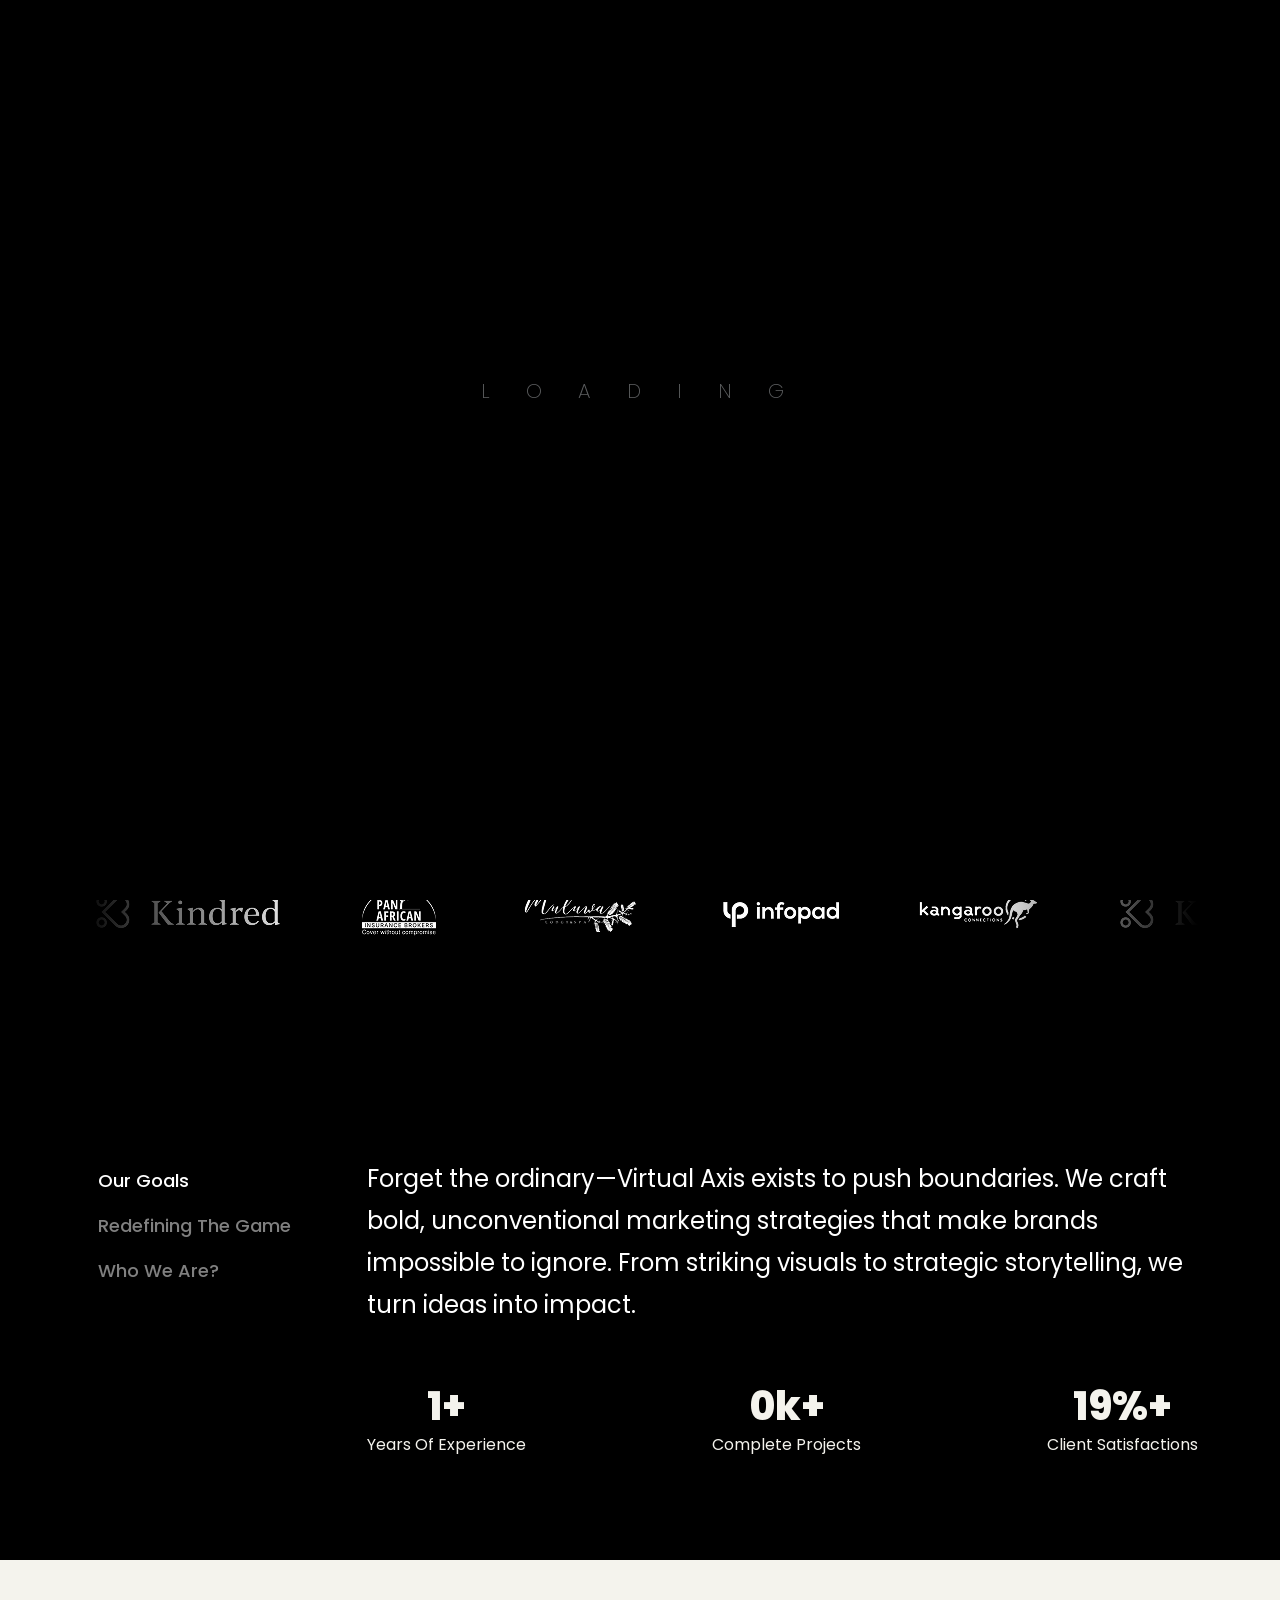
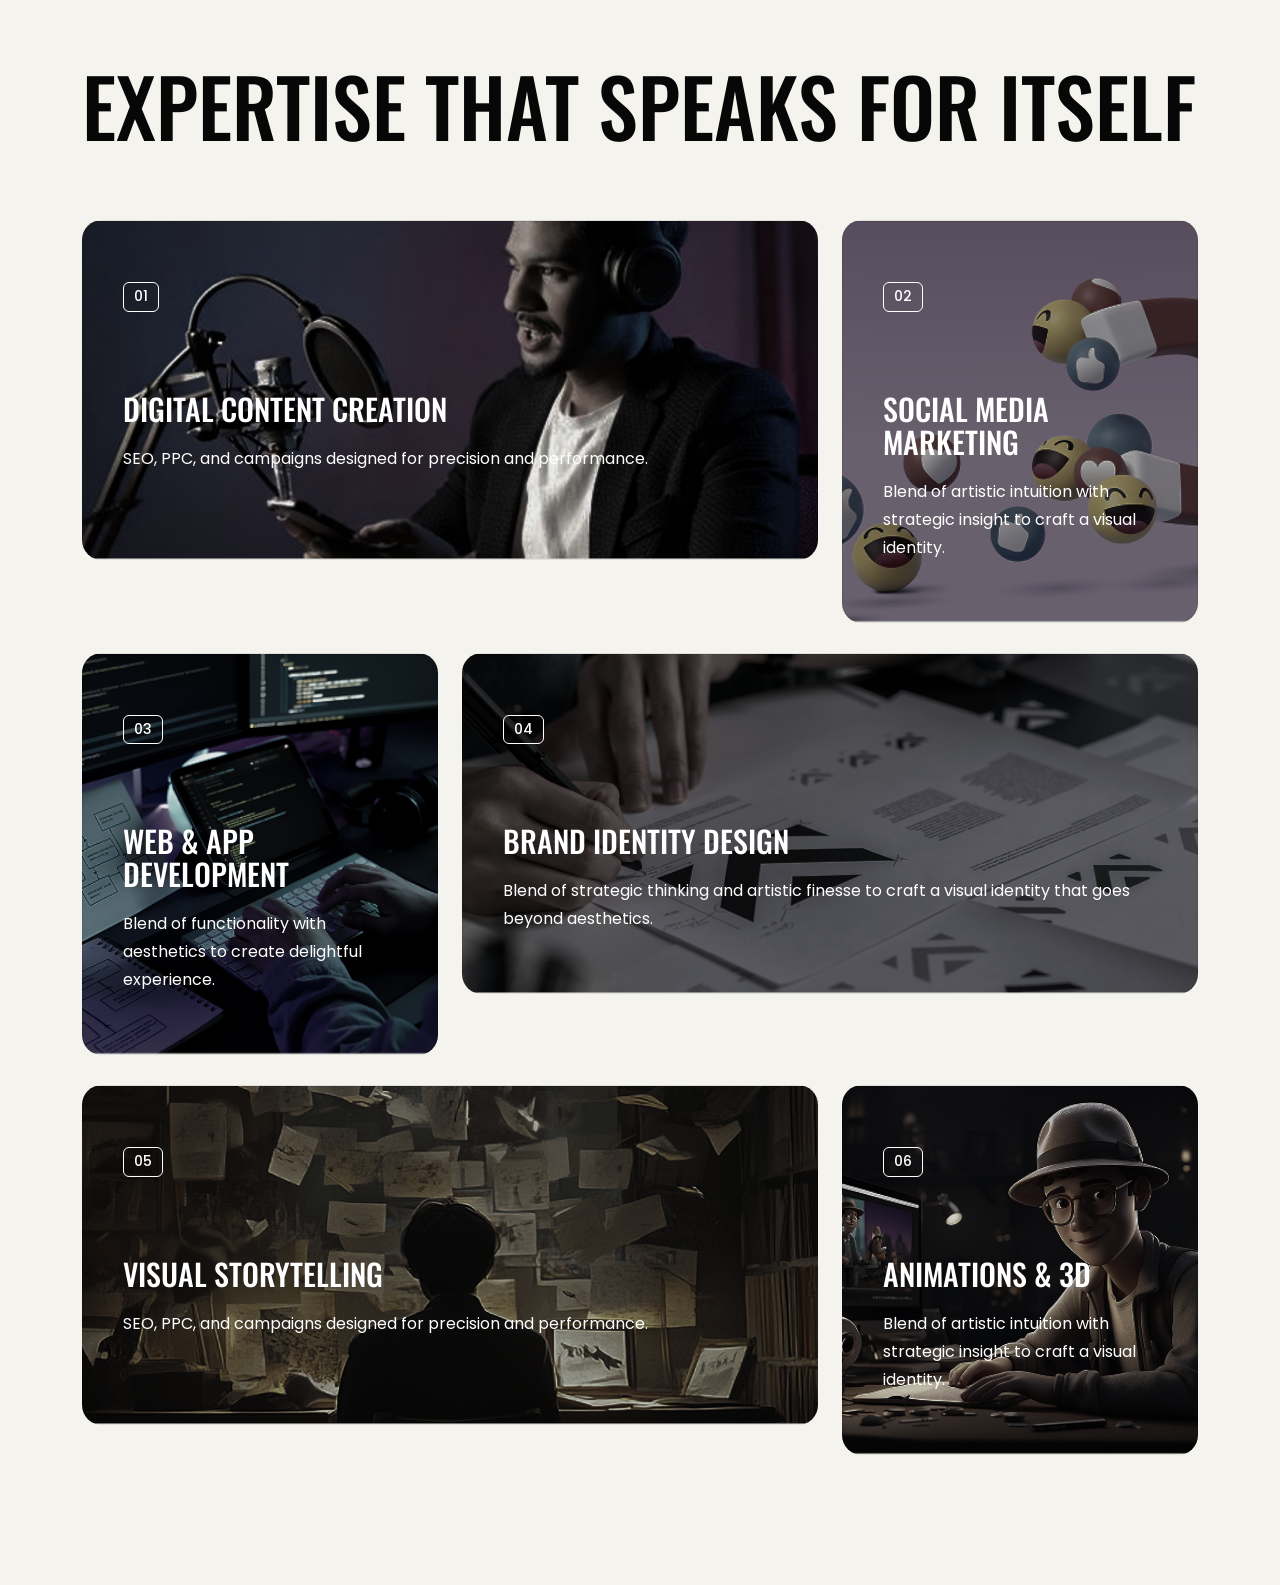
==== commit 6bd06839: "latest" ====
--- a/index.html
+++ b/index.html
@@ -432,437 +432,7 @@
         </div>
       </div>
     </section>
-    <!-- / END SERVICE DESIGN AREA -->
-    <!-- START PORTFOLIO DESIGN AREA -->
-    <div class="projects-area" id="portfolio">
-      <div class="custom-icon">
-        <img src="assets/images/custom/work-scribble.svg" alt="custom" />
-      </div>
-      <div class="container-fluid">
-        <div class="row g-4 portfolio-grid">
-          <!-- START SINGLE PORTFOLIO DESIGN AREA -->
-          <div class="col-md-6 col-xl-6 portfolio-item category-1">
-            <a href="assets/images/projects/work1.jpg" class="work-popup">
-              <div class="portfolio-box">
-                <!-- Image -->
-                <img
-                  src="assets/images/projects/work1.jpg"
-                  alt=""
-                  data-rjs="2"
-                />
-                <!-- Category -->
-                <span class="portfolio-category">Branding</span>
-                <!-- Caption -->
-                <div class="portfolio-caption">
-                  <h1>Glasses of Cocktail</h1>
-                </div>
-              </div>
-            </a>
-          </div>
-          <!-- // END SINGLE PORTFOLIO DESIGN AREA -->
-          <!-- START SINGLE PORTFOLIO DESIGN AREA -->
-          <div class="col-md-6 col-xl-6 portfolio-item category-2">
-            <a href="single-project.html">
-              <div class="portfolio-box">
-                <!-- Image -->
-                <img
-                  src="assets/images/projects/work2.jpg"
-                  alt=""
-                  data-rjs="2"
-                />
-                <!-- Category -->
-                <span class="portfolio-category">Mockup</span>
-                <!-- Caption -->
-                <div class="portfolio-caption">
-                  <h1>A Branch with Flowers</h1>
-                </div>
-              </div>
-            </a>
-          </div>
-          <!-- // END SINGLE PORTFOLIO DESIGN AREA -->
-          <!-- START SINGLE PORTFOLIO DESIGN AREA -->
-          <div class="col-md-6 col-xl-4 portfolio-item category-2">
-            <a
-              href="https://www.youtube.com/watch?v=qZEPs3vmYB4"
-              class="popup-youtube"
-            >
-              <div class="portfolio-box">
-                <!-- Image -->
-                <img
-                  src="assets/images/projects/work3.jpg"
-                  alt=""
-                  data-rjs="2"
-                />
-                <!-- Category -->
-                <span class="portfolio-category">Video</span>
-                <!-- Caption -->
-                <div class="portfolio-caption">
-                  <h1>Orange Rose Flower</h1>
-                </div>
-              </div>
-            </a>
-          </div>
-          <!-- // END SINGLE PORTFOLIO DESIGN AREA -->
-          <!-- START SINGLE PORTFOLIO DESIGN AREA -->
-          <div class="col-md-6 col-xl-4 portfolio-item category-1">
-            <a href="assets/images/projects/work4.jpg" class="work-popup">
-              <div class="portfolio-box">
-                <!-- Image -->
-                <img
-                  src="assets/images/projects/work4.jpg"
-                  alt=""
-                  data-rjs="2"
-                />
-                <!-- Category -->
-                <span class="portfolio-category">Branding</span>
-                <!-- Caption -->
-                <div class="portfolio-caption">
-                  <h1>Green Plant on a Desk</h1>
-                </div>
-              </div>
-            </a>
-          </div>
-          <!-- // END SINGLE PORTFOLIO DESIGN AREA -->
-          <!-- START SINGLE PORTFOLIO DESIGN AREA -->
-          <div class="col-md-6 col-xl-4 portfolio-item category-2">
-            <a href="assets/images/projects/work5.jpg" class="work-popup">
-              <div class="portfolio-box">
-                <!-- Image -->
-                <img
-                  src="assets/images/projects/work5.jpg"
-                  alt=""
-                  data-rjs="2"
-                />
-                <!-- Category -->
-                <span class="portfolio-category">Mockup</span>
-                <!-- Caption -->
-                <div class="portfolio-caption">
-                  <h1>Orange Rose Flower</h1>
-                </div>
-              </div>
-            </a>
-          </div>
-          <!-- // END SINGLE PORTFOLIO DESIGN AREA -->
-        </div>
-      </div>
-    </div>
-    <!-- // END PORTFOLIO DESIGN AREA -->
-    <!-- START TESTIMONIALS DESIGN AREA -->
-    <section class="testimonials-area">
-      <div class="container">
-        <div class="row">
-          <div class="col-xl-12 col-lg-12">
-            <div
-              class="section-title section-black-title wow fadeInUp delay-0-2s"
-            >
-              <h2>Testinomials</h2>
-            </div>
-          </div>
-        </div>
-        <div class="row">
-          <div class="col-lg-6 col-md-6">
-            <!-- START SINGLE TESTIMONIALS DESIGN AREA -->
-            <div class="testimonial-item wow fadeInUp delay-0-2s">
-              <div class="author">
-                <img
-                  src="assets/images/testimonials/author1.jpg"
-                  alt="Author"
-                />
-              </div>
-              <div class="text">
-                Financial planners help people to knowledge in about how to
-                invest and in save their moneye the most efficient way eve plan
-                ners help people tioniio know ledige in about how.
-              </div>
-              <div class="testi-des">
-                <h5>Zonathon Doe</h5>
-                <span>CEO & Founder X</span>
-              </div>
-            </div>
-            <!-- / END SINGLE TESTIMONIALS DESIGN AREA -->
-          </div>
-          <div class="col-lg-6 col-md-6">
-            <!-- START SINGLE TESTIMONIALS DESIGN AREA -->
-            <div class="testimonial-item wow fadeInUp delay-0-4s">
-              <div class="author">
-                <img
-                  src="assets/images/testimonials/author2.jpg"
-                  alt="Author"
-                />
-              </div>
-              <div class="text">
-                Asian planners help people to knowledge in about how to invest
-                and in save their moneye the most efficient way eve plan ners
-                help people tioniio know ledige in about how.
-              </div>
-              <div class="testi-des">
-                <h5>Martin Smith</h5>
-                <span>CEO & Founder Google</span>
-              </div>
-            </div>
-            <!-- / END SINGLE TESTIMONIALS DESIGN AREA -->
-          </div>
-          <div class="col-lg-4 col-md-6">
-            <!-- START SINGLE TESTIMONIALS DESIGN AREA -->
-            <div class="testimonial-item wow fadeInUp delay-0-6s">
-              <div class="author">
-                <img
-                  src="assets/images/testimonials/author3.jpg"
-                  alt="Author"
-                />
-              </div>
-              <div class="text">
-                Hello planners help people to knowledge in about how to invest
-                and in save their moneye the most efficient way eve plan ners
-                help people tioniio know ledige in about how.
-              </div>
-              <div class="testi-des">
-                <h5>Methail Dev</h5>
-                <span>Managing Director - Paydesk</span>
-              </div>
-            </div>
-            <!-- / END SINGLE TESTIMONIALS DESIGN AREA -->
-          </div>
-          <div class="col-lg-4 col-md-6">
-            <!-- START SINGLE TESTIMONIALS DESIGN AREA -->
-            <div class="testimonial-item wow fadeInUp delay-0-8s">
-              <div class="author">
-                <img
-                  src="assets/images/testimonials/author4.jpg"
-                  alt="Author"
-                />
-              </div>
-              <div class="text">
-                Financial planners help people to knowledge in about how to
-                invest and in save their moneye the most efficient way eve plan
-                ners help people tioniio know ledige in about how.
-              </div>
-              <div class="testi-des">
-                <h5>Eliana tweet</h5>
-                <span>CEO & Founder Tesla</span>
-              </div>
-            </div>
-            <!-- / END SINGLE TESTIMONIALS DESIGN AREA -->
-          </div>
-          <div class="col-lg-4 col-md-6">
-            <!-- START SINGLE TESTIMONIALS DESIGN AREA -->
-            <div class="testimonial-item wow fadeInUp delay-0-9s">
-              <div class="author">
-                <img
-                  src="assets/images/testimonials/author5.jpg"
-                  alt="Author"
-                />
-              </div>
-              <div class="text">
-                Yelp planners help people to knowledge in about how to invest
-                and in save their moneye the most efficient way eve plan ners
-                help people tioniio know ledige in about how.
-              </div>
-              <div class="testi-des">
-                <h5>Henry Clark</h5>
-                <span>Founder Oxyzen</span>
-              </div>
-            </div>
-            <!-- / END SINGLE TESTIMONIALS DESIGN AREA -->
-          </div>
-        </div>
-      </div>
-    </section>
-    <!-- / END TESTIMONIALS DESIGN AREA -->
-    <!-- START CONTACT DESIGN AREA -->
-    <section id="contact" class="contact-area">
-      <div class="container">
-        <div class="row">
-          <div class="col-xl-12 col-lg-12">
-            <div
-              class="section-title section-black-title wow fadeInUp delay-0-2s"
-            >
-              <h2>Contact Me</h2>
-            </div>
-          </div>
-        </div>
-        <div class="row">
-          <div class="col-lg-4">
-            <div class="contact-content-part wow fadeInUp delay-0-2s">
-              <!-- START CONTACT SINGLEDESIGN AREA -->
-              <div class="single-contact wow fadeInUp" data-wow-delay=".2s">
-                <span class="circle-btn">
-                  <i class="ri-map-pin-line"></i>
-                </span>
-                <h2>our office:</h2>
-                <p>South Africa</p>
-              </div>
-              <!-- / END CONTACT SINGLEDESIGN AREA -->
-              <!-- START CONTACT SINGLEDESIGN AREA -->
-              <div class="single-contact wow fadeInUp" data-wow-delay=".4s">
-                <span class="circle-btn">
-                  <i class="ri-headphone-line"></i>
-                </span>
-                <h2>contact number:</h2>
-                <p>+1234321321</p>
-              </div>
-              <!-- / END CONTACT SINGLEDESIGN AREA -->
-              <!-- START CONTACT SINGLEDESIGN AREA -->
-              <div class="single-contact wow fadeInUp" data-wow-delay=".6s">
-                <span class="circle-btn">
-                  <i class="ri-mail-line"></i>
-                </span>
-                <h2>Email us:</h2>
-                <p>websitename@mail.com</p>
-              </div>
-              <!-- / END CONTACT SINGLEDESIGN AREA -->
-              <!-- START CONTACT SINGLEDESIGN AREA -->
-              <div class="single-contact wow fadeInUp" data-wow-delay=".6s">
-                <h2>Socials</h2>
-                <div class="about-social">
-                  <ul>
-                    <li>
-                      <a href="#"><i class="ri-facebook-circle-fill"></i></a>
-                    </li>
-                    <li>
-                      <a href="#"><i class="ri-twitter-x-line"></i></a>
-                    </li>
-                    <li>
-                      <a href="#"><i class="ri-linkedin-fill"></i></a>
-                    </li>
-                    <li>
-                      <a href="#"><i class="ri-github-line"></i></a>
-                    </li>
-                  </ul>
-                </div>
-              </div>
-              <!-- / END CONTACT SINGLEDESIGN AREA -->
-            </div>
-          </div>
-          <!-- START CONTACT FORM DESIGN AREA -->
-          <div class="col-lg-8">
-            <div class="contact-form contact-form-area wow fadeInUp delay-0-4s">
-              <form
-                id="contactForm"
-                class="contact-form"
-                action="#"
-                method="post"
-              >
-                <div class="row">
-                  <div class="col-md-6">
-                    <div class="form-group">
-                      <label for="name">Full Name</label>
-                      <input
-                        type="text"
-                        id="name"
-                        class="form-control"
-                        value=""
-                        placeholder="Steve Milner"
-                        required=""
-                        data-error="Please enter your Name"
-                      />
-                      <label for="name" class="for-icon"
-                        ><i class="far fa-user"></i
-                      ></label>
-                      <div class="help-block with-errors"></div>
-                    </div>
-                  </div>
-                  <div class="col-md-6">
-                    <div class="form-group">
-                      <label for="email">Email Address</label>
-                      <input
-                        type="email"
-                        id="email"
-                        class="form-control"
-                        value=""
-                        placeholder="hello@websitename.com"
-                        required=""
-                        data-error="Please enter your Email"
-                      />
-                      <label for="email" class="for-icon"
-                        ><i class="far fa-envelope"></i
-                      ></label>
-                      <div class="help-block with-errors"></div>
-                    </div>
-                  </div>
-                  <div class="col-md-12">
-                    <div class="form-group">
-                      <label for="name">Subject</label>
-                      <input
-                        type="text"
-                        id="subject"
-                        class="form-control"
-                        value=""
-                        placeholder="Your Subject"
-                        required=""
-                        data-error="Please enter your Name"
-                      />
-                      <label for="name" class="for-icon"
-                        ><i class="far fa-user"></i
-                      ></label>
-                      <div class="help-block with-errors"></div>
-                    </div>
-                  </div>
-                  <div class="col-md-12">
-                    <div class="form-group">
-                      <label for="message">Your Message</label>
-                      <textarea
-                        name="message"
-                        id="message"
-                        class="form-control"
-                        rows="4"
-                        placeholder="Write Your message"
-                        required=""
-                        data-error="Please Write your Message"
-                      ></textarea>
-                      <div class="help-block with-errors"></div>
-                    </div>
-                  </div>
-                  <div class="col-md-12">
-                    <div class="form-group mb-0">
-                      <button type="submit" class="theme-btn">
-                        Send Me Message <i class="ri-mail-line"></i>
-                      </button>
-                      <div id="msgSubmit" class="hidden"></div>
-                    </div>
-                  </div>
-                  <div class="col-md-12 text-center">
-                    <p class="input-success">
-                      We have received your mail, We will get back to you soon!
-                    </p>
-                    <p class="input-error">
-                      Sorry, Message could not send! Please try again.
-                    </p>
-                  </div>
-                </div>
-              </form>
-            </div>
-          </div>
-          <!-- / END CONTACT FORM DESIGN AREA -->
-        </div>
-      </div>
-    </section>
-    <!-- / END CONTACT DESIGN AREA -->
-    <!-- START FOOTER DESIGN AREA -->
-    <footer class="main-footer">
-      <div class="container">
-        <div class="row">
-          <div class="col-lg-12">
-            <div class="footer-top">
-              <p>Have a project in mind?</p>
-              <h2><a href="mailto:hello@websitename.com">let's work</a></h2>
-            </div>
-          </div>
-        </div>
-        <div class="row">
-          <div class="col-lg-6 col-sm-6">
-            <p class="copy-left-text">
-              Developed by <a href="http://www.duoplex.pro">Duoplex</a>
-            </p>
-          </div>
-          <div class="col-lg-6 col-sm-6">
-            <p class="copy-right-text">
-              Copyright &copy; 2025, VIRTUAL AXIS. ALL RIGHTS RESERVED.
-            </p>
-          </div>
-        </div>
-      </div>
-    </footer>
+
     <!-- / END FOOTER DESIGN AREA -->
     <!-- JQUERY JS -->
     <script src="assets/js/jquery-3.6.0.min.js"></script>
--- a/assets/css/responsive.css
+++ b/assets/css/responsive.css
@@ -30,6 +30,15 @@
         color: var(--white-color);
         font-size: 20px;
     }
+    .about-area .tab-content .tab-pane p {
+        font-size: 24px;
+    }
+    .about-area .nav-tabs .nav-item .nav-link {
+        font-size: 18px;
+    }
+    .hero-counter-area .count-text {
+        font-size: 40px;
+    }
 }
 
 
@@ -231,6 +240,17 @@
     .single-page-hero-area h2 {
         font-size: 90px;
     }
+    .about-area .tab-content .tab-pane p {
+        font-size: 18px;
+        line-height: 34px;
+    }
+    .about-area .nav-tabs .nav-item .nav-link {
+        font-size: 16px;
+        line-height: 22px;
+    }
+    .hero-counter-area .count-text {
+        font-size: 30px;
+    }
 }
 
 
@@ -268,6 +288,17 @@
         top: 0;
     }
 
+    .about-area .tab-content .tab-pane p {
+        font-size: 16px;
+        line-height: 30px;
+    }
+    .about-area .nav-tabs .nav-item .nav-link {
+        font-size: 14px; 
+        line-height: 22px;
+    }
+    .hero-counter-area .count-text {
+        font-size: 24px;
+    }
     .contact-content-part {
         margin-bottom: 30px;
     }
@@ -463,7 +494,13 @@
 
 }
 
-
+@media  screen and (max-width: 575px) {
+    .about-area .tab-content .tab-pane p {
+        font-size: 18px;
+        line-height: 34px;
+        padding: 8px 16px 0px;
+    }
+}
 /* Wide Mobile vertical Layout: 480px. */
 
 @media only screen and (min-width: 540px) and (max-width: 767px) {
@@ -692,20 +729,26 @@
     }
 }
 
-@media only screen and (min-width: 991) and (max-width: 1024px) {
+@media only screen and (min-width: 991px) and (max-width: 1024px) {
     .rotate-svg {
         width: 60%;
         height: 60%;
     }
 }
 
-@media only screen and (max-width: 990) {
+@media only screen and (min-width: 540px) and (max-width: 990px) {
     .rotate-svg {
         width: 50% !important;
         height: 50% !important;
     }
 }
 
+@media only screen and (max-width: 539px) {
+    .rotate-svg {
+        width: 45% !important;
+        height: 45% !important;
+    }
+}
 @media only screen and (max-width: 479px) {
     .resume-item .content h4 {
         font-size: 20px;
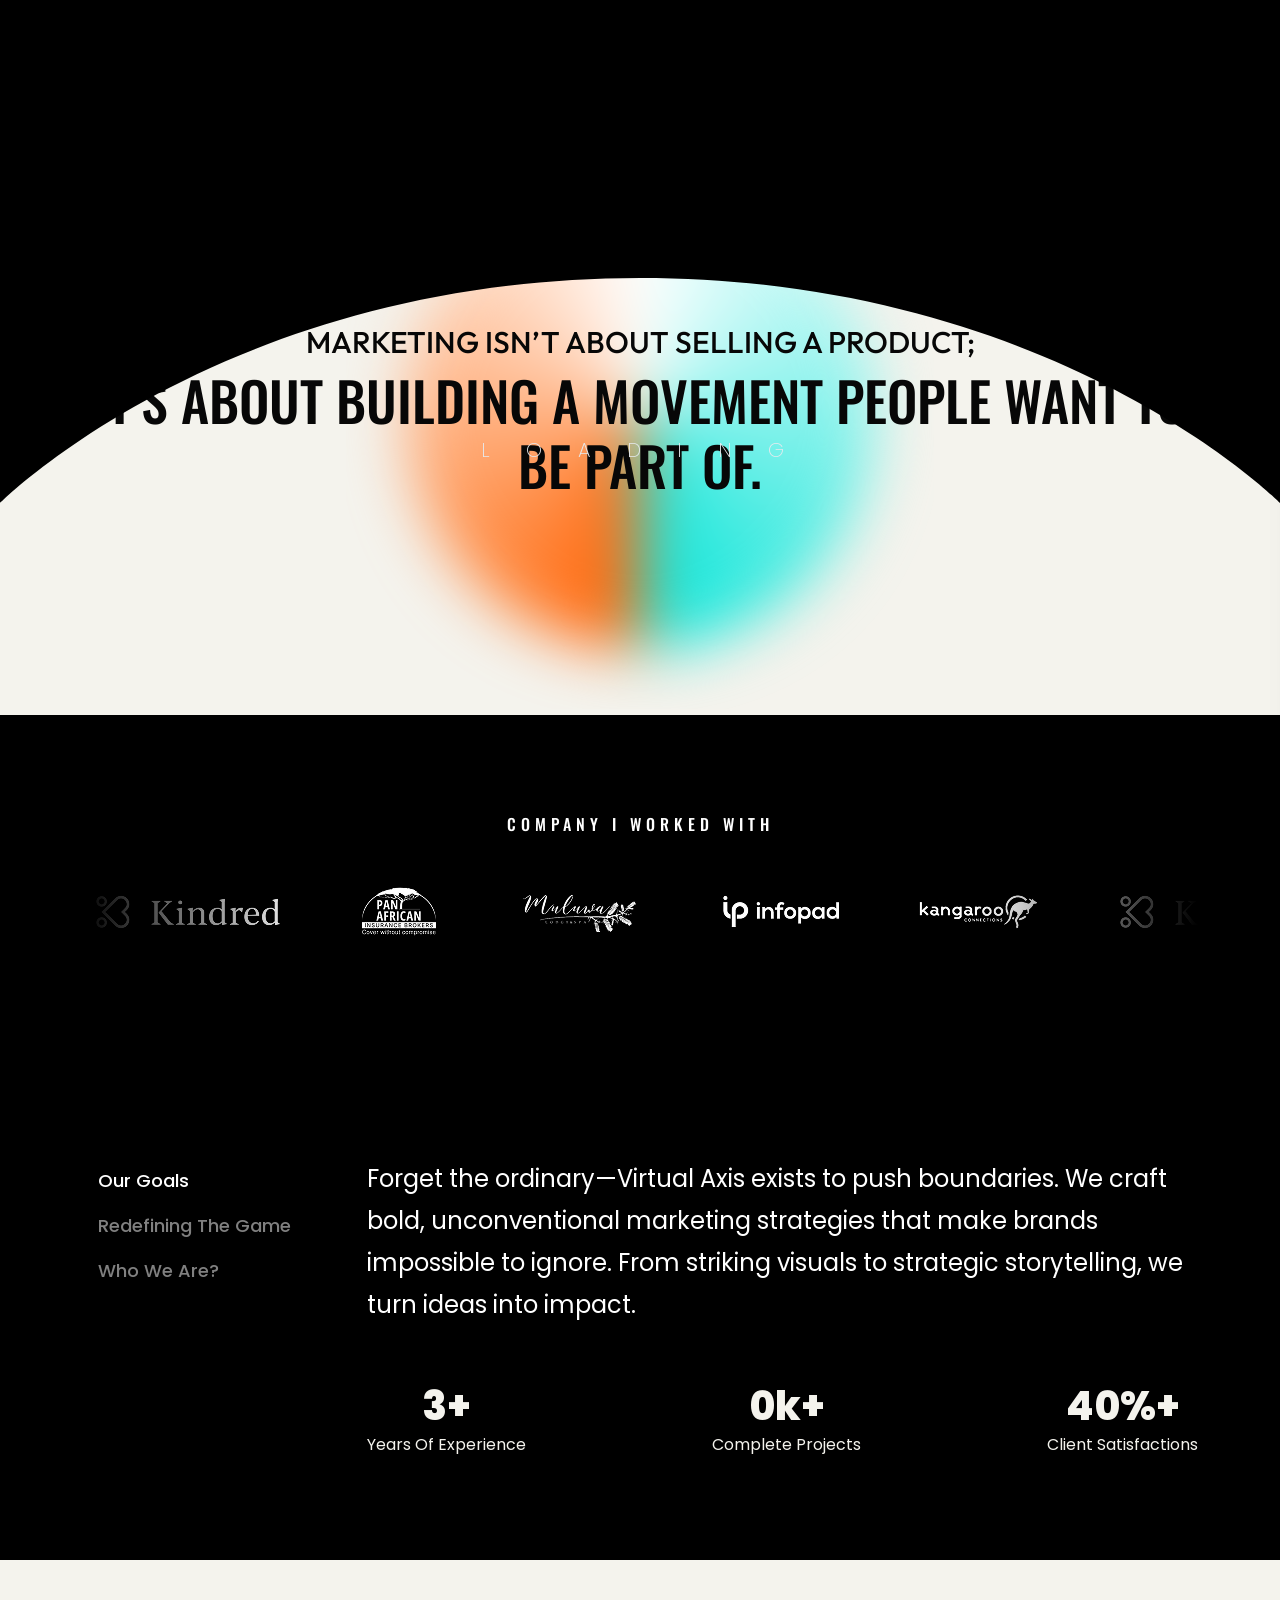
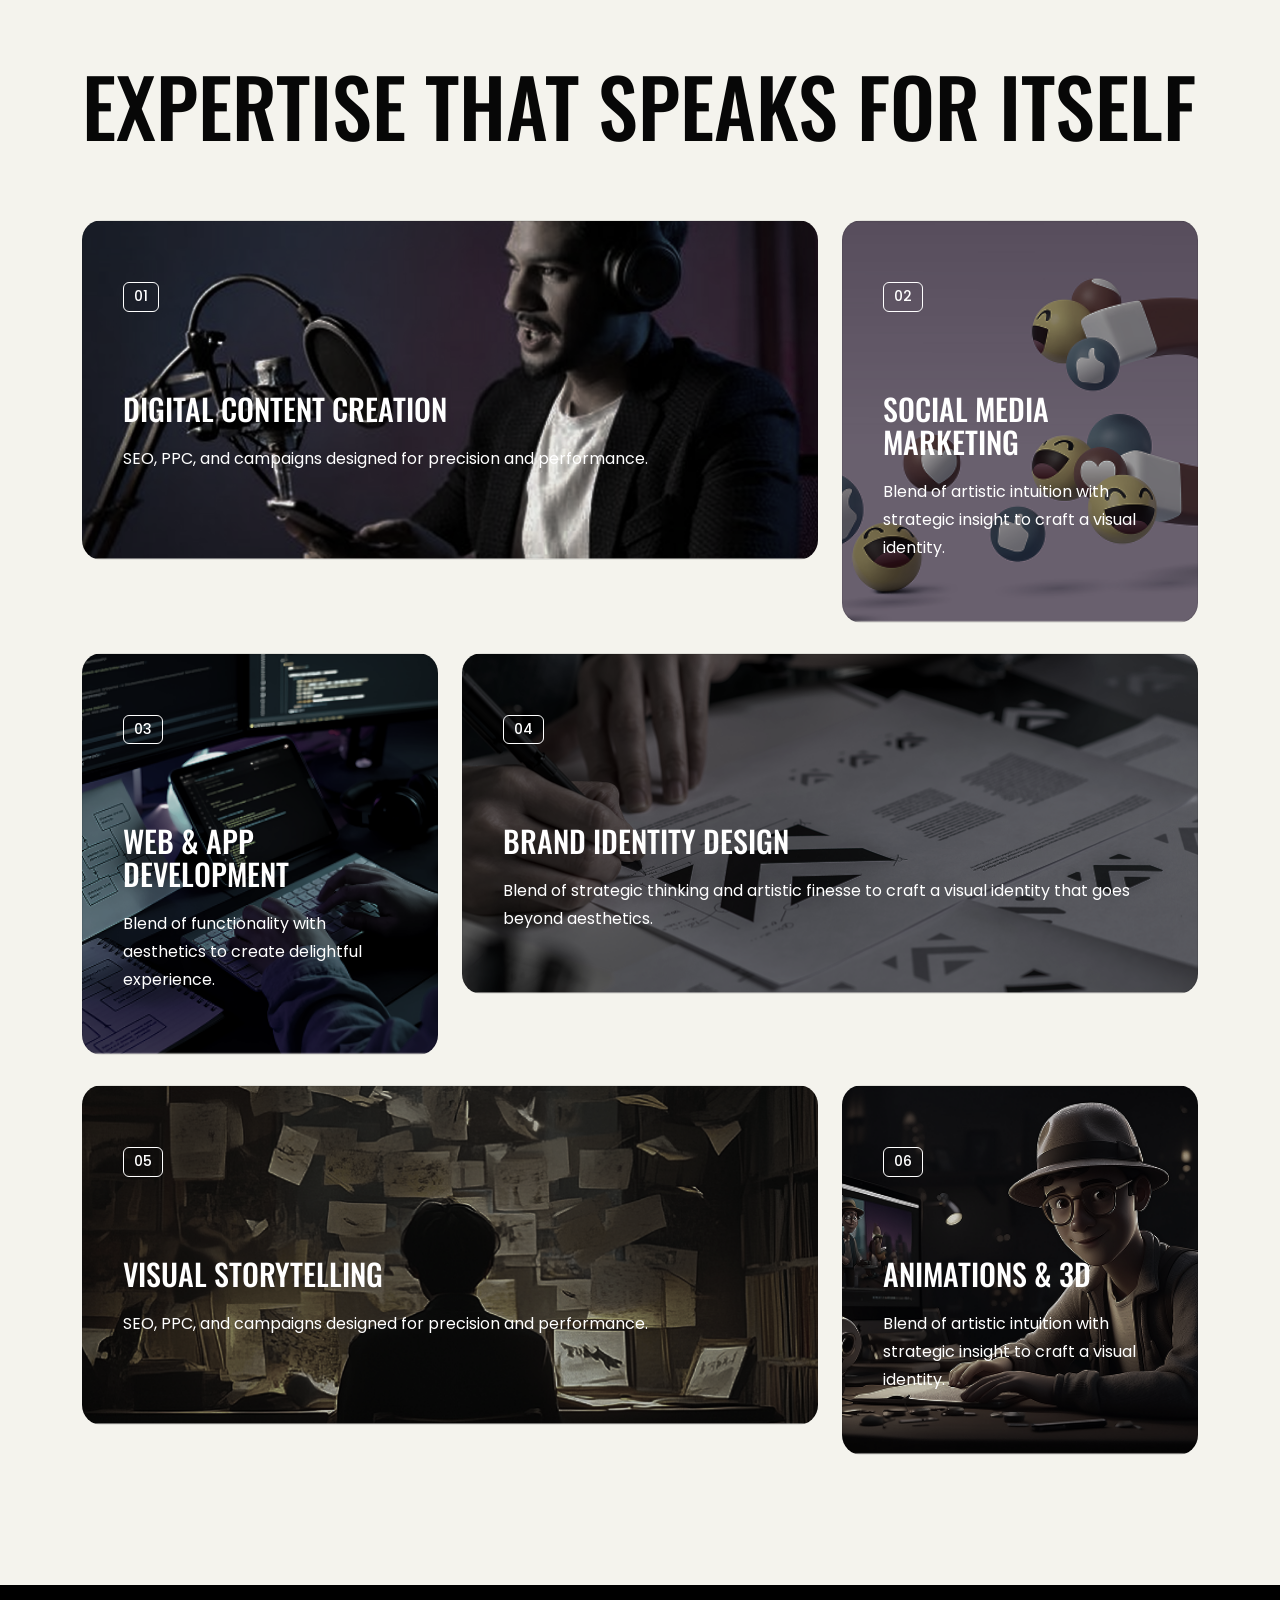
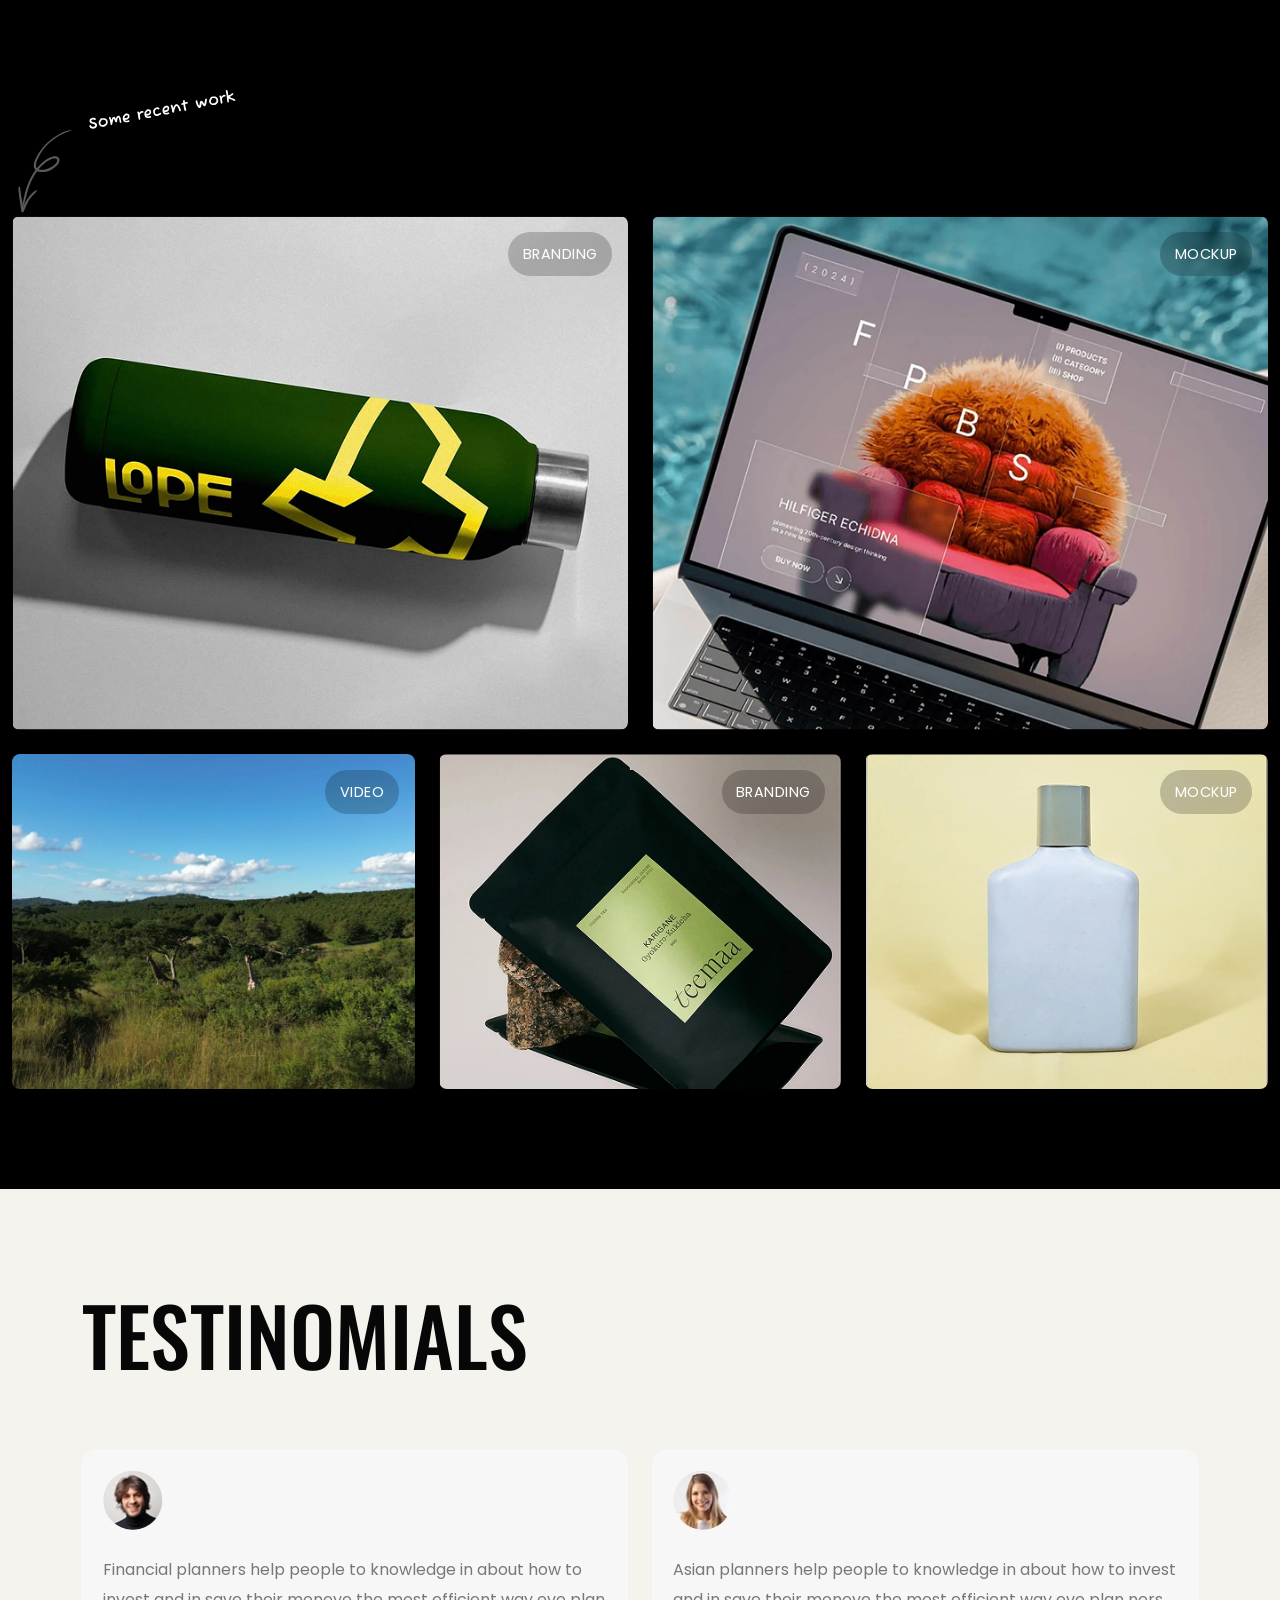
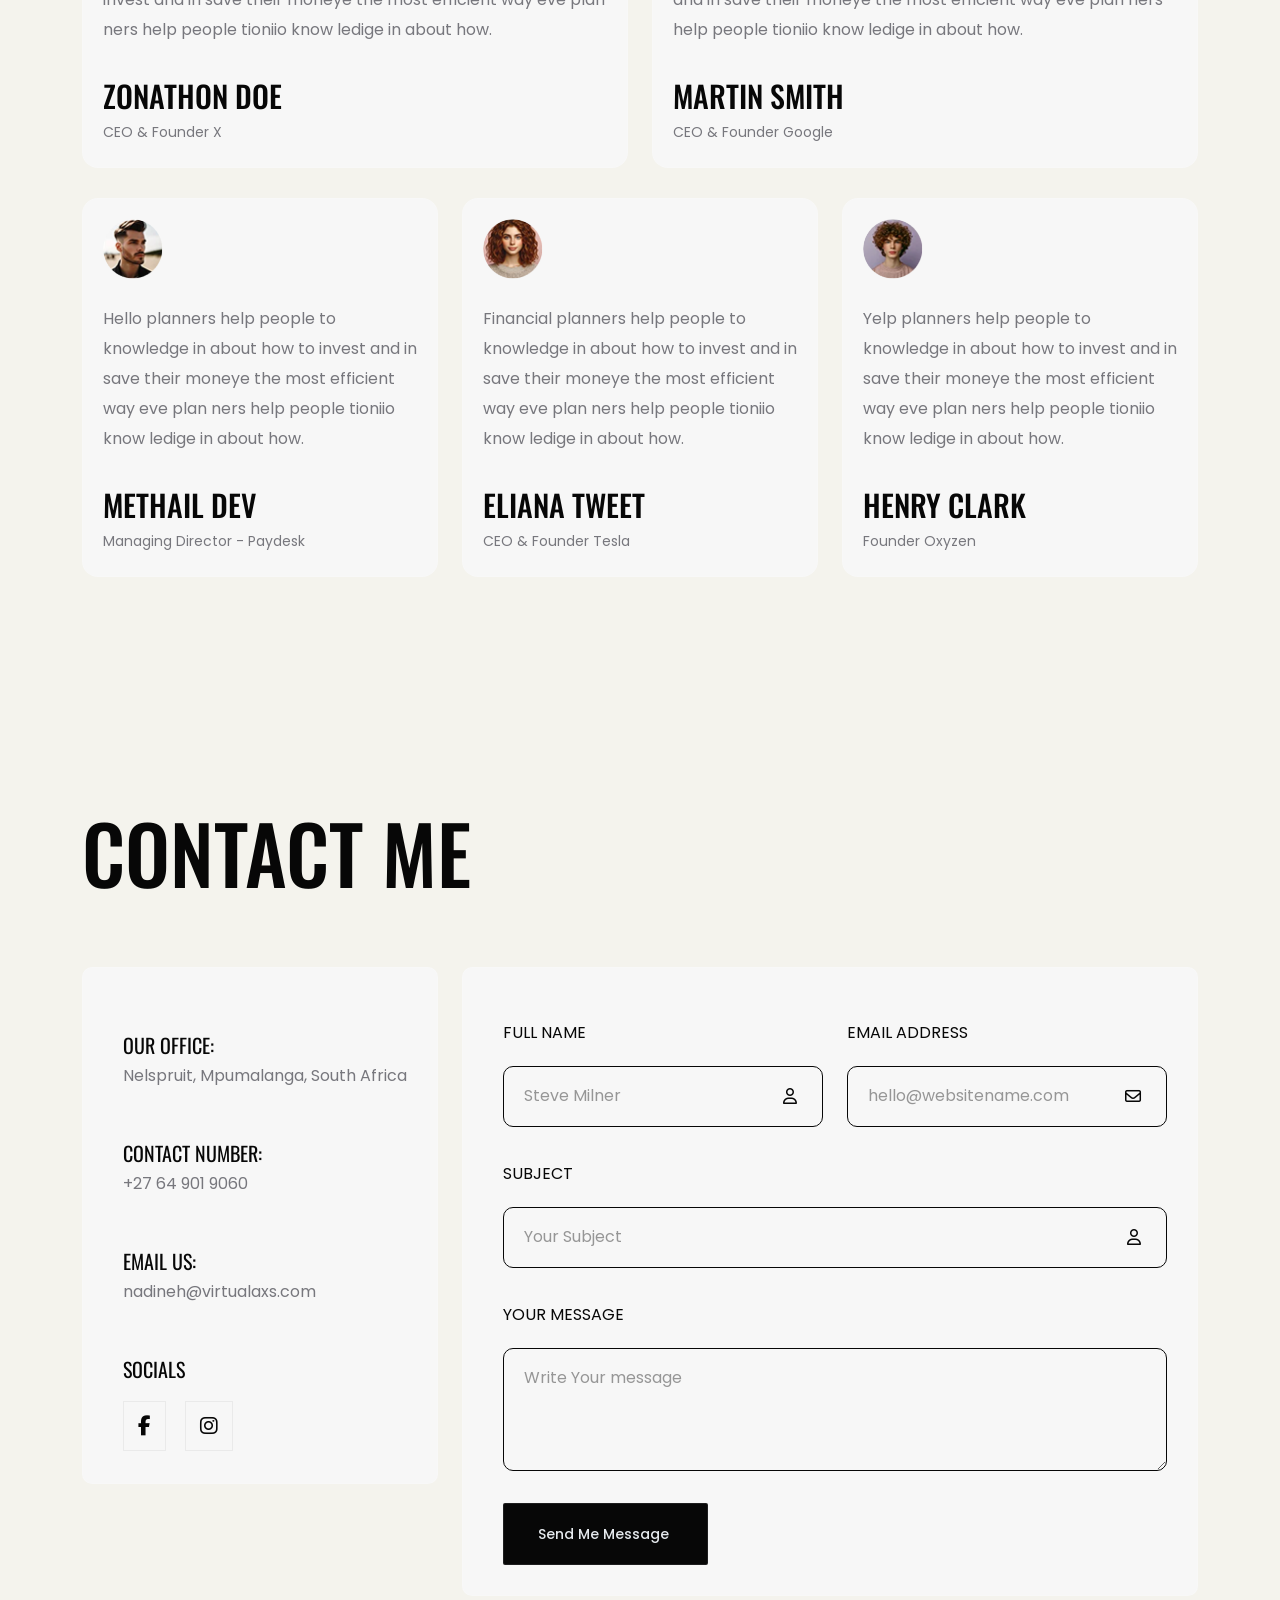
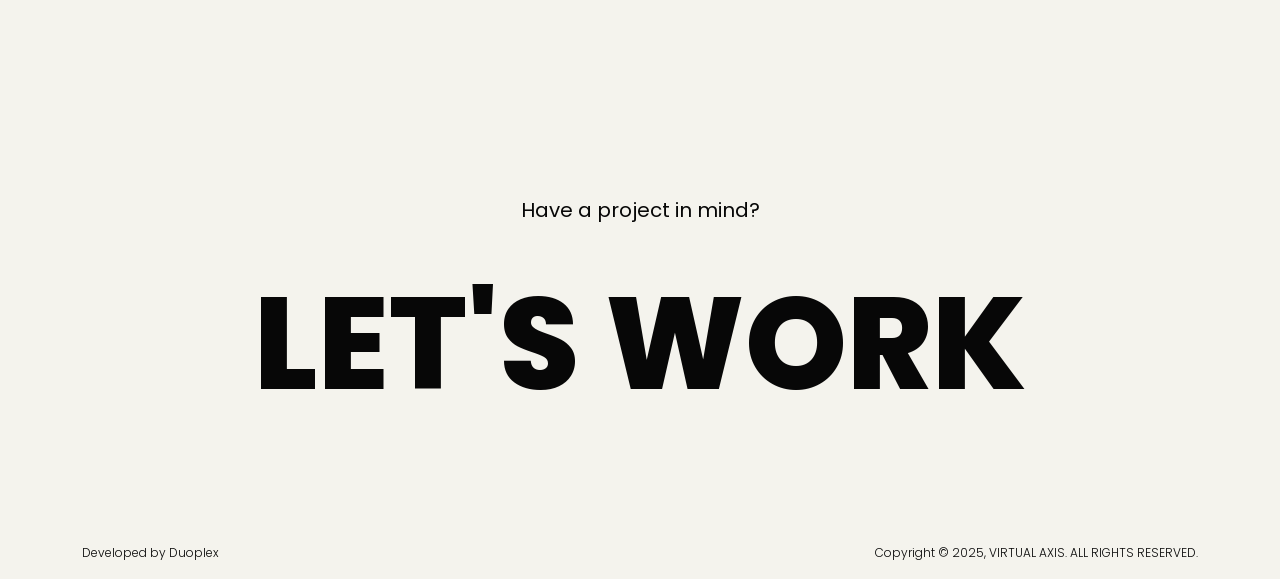
==== commit 7e8c14fe: "remaining layout & php file for mail" ====
--- a/index.html
+++ b/index.html
@@ -21,10 +21,11 @@
       href="https://fonts.googleapis.com/css2?family=Oswald:wght@200..700&family=Poppins:ital,wght@0,100;0,200;0,300;0,400;0,500;0,600;0,700;0,800;0,900;1,100;1,200;1,300;1,400;1,500;1,600;1,700;1,800;1,900&display=swap"
       rel="stylesheet"
     />
+ 
     <!-- BOOTSTRAP CSS -->
     <link rel="stylesheet" href="assets/css/bootstrap.min.css" />
     <!-- FONT AWESOME CSS -->
-    <link rel="stylesheet" href="assets/css/font-awesome-pro.css" />
+    <link rel="stylesheet" href="https://cdnjs.cloudflare.com/ajax/libs/font-awesome/6.4.0/css/all.min.css" />
     <!-- FONT AWESOME CSS -->
     <link rel="stylesheet" href="assets/fonts/poppins/poppins.css" />
     <link rel="stylesheet" href="assets/fonts/Outfit/outfit.css" />
@@ -44,7 +45,7 @@
     <link rel="stylesheet" href="assets/css/style.css" />
     <!-- RESPONSIVE CSS -->
     <link rel="stylesheet" href="assets/css/responsive.css" />
-
+    
     <!-- HTML5 shim and Respond.js IE8 support of HTML5 elements and media queries -->
     <!-- WARNING: Respond.js doesn't work if you view the page via file:// -->
     <!--[if lt IE 9]>
@@ -116,7 +117,7 @@
                       <li>
                         <a href="#services" class="linkstyle">services</a>
                       </li>
-                      <li><a href="#blog" class="linkstyle">Blog</a></li>
+                      <li><a href="#portfolio" class="linkstyle">portfolio</a></li>
                       <li><a href="#contact" class="linkstyle">Contact</a></li>
                     </ul>
                   </nav>
@@ -432,8 +433,433 @@
         </div>
       </div>
     </section>
+    <!-- START PORTFOLIO DESIGN AREA -->
+    <div class="projects-area" id="portfolio">
+      <div class="custom-icon">
+        <img src="assets/images/custom/work-scribble.svg" alt="custom" />
+      </div>
+      <div class="container-fluid">
+        <div class="row g-4 portfolio-grid">
+          <!-- START SINGLE PORTFOLIO DESIGN AREA -->
+          <div class="col-md-6 col-xl-6 portfolio-item category-1">
+            <a href="assets/images/projects/work1.png" class="work-popup">
+              <div class="portfolio-box">
+                <!-- Image -->
+                <img
+                  src="assets/images/projects/work1.png"
+                  alt=""
+                  data-rjs="2"
+                />
+                <!-- Category -->
+                <span class="portfolio-category">Branding</span>
+                <!-- Caption -->
+                <!-- <div class="portfolio-caption">
+                  <h1>Glasses of Cocktail</h1>
+                </div> -->
+              </div>
+            </a>
+          </div>
+          <!-- // END SINGLE PORTFOLIO DESIGN AREA -->
+          <!-- START SINGLE PORTFOLIO DESIGN AREA -->
+          <div class="col-md-6 col-xl-6 portfolio-item category-2">
+            <a href="assets/images/projects/work2.png">
+              <div class="portfolio-box">
+                <!-- Image -->
+                <img
+                  src="assets/images/projects/work2.png"
+                  alt=""
+                  data-rjs="2"
+                />
+                <!-- Category -->
+                <span class="portfolio-category">Mockup</span>
+                <!-- Caption -->
+                <!-- <div class="portfolio-caption">
+                  <h1>A Branch with Flowers</h1>
+                </div> -->
+              </div>
+            </a>
+          </div>
+          <!-- // END SINGLE PORTFOLIO DESIGN AREA -->
+          <!-- START SINGLE PORTFOLIO DESIGN AREA -->
+          <div class="col-md-6 col-xl-4 portfolio-item category-2">
+            <a
+              href="assets/images/projects/Ndhula LXT Video.mp4"
+              class="popup-youtube"
+            >
+              <div class="portfolio-box">
+                <!-- Image -->
+                <img
+                  src="assets/images/projects/work3.png"
+                  alt=""
+                  data-rjs="2"
+                />
+                <!-- Category -->
+                <span class="portfolio-category">Video</span>
+                <!-- Caption -->
+                <!-- <div class="portfolio-caption">
+                  <h1>Orange Rose Flower</h1>
+                </div> -->
+              </div>
+            </a>
+          </div>
+          <!-- // END SINGLE PORTFOLIO DESIGN AREA -->
+          <!-- START SINGLE PORTFOLIO DESIGN AREA -->
+          <div class="col-md-6 col-xl-4 portfolio-item category-1">
+            <a href="assets/images/projects/work4.png" class="work-popup">
+              <div class="portfolio-box">
+                <!-- Image -->
+                <img
+                  src="assets/images/projects/work4.png"
+                  alt=""
+                  data-rjs="2"
+                />
+                <!-- Category -->
+                <span class="portfolio-category">Branding</span>
+                <!-- Caption -->
+                <!-- <div class="portfolio-caption">
+                  <h1>Green Plant on a Desk</h1>
+                </div> -->
+              </div>
+            </a>
+          </div>
+          <!-- // END SINGLE PORTFOLIO DESIGN AREA -->
+          <!-- START SINGLE PORTFOLIO DESIGN AREA -->
+          <div class="col-md-6 col-xl-4 portfolio-item category-2">
+            <a href="assets/images/projects/work5.png" class="work-popup">
+              <div class="portfolio-box">
+                <!-- Image -->
+                <img
+                  src="assets/images/projects/work5.png"
+                  alt=""
+                  data-rjs="2"
+                />
+                <!-- Category -->
+                <span class="portfolio-category">Mockup</span>
+                <!-- Caption -->
+                <!-- <div class="portfolio-caption">
+                  <h1>Orange Rose Flower</h1>
+                </div> -->
+              </div>
+            </a>
+          </div>
+          <!-- // END SINGLE PORTFOLIO DESIGN AREA -->
+        </div>
+      </div>
+    </div>
+    <!-- // END PORTFOLIO DESIGN AREA -->
+     <!-- START TESTIMONIALS DESIGN AREA -->
+     <section class="testimonials-area">
+      <div class="container">
+        <div class="row">
+          <div class="col-xl-12 col-lg-12">
+            <div
+              class="section-title section-black-title wow fadeInUp delay-0-2s"
+            >
+              <h2>Testinomials</h2>
+            </div>
+          </div>
+        </div>
+        <div class="row">
+          <div class="col-lg-6 col-md-6">
+            <!-- START SINGLE TESTIMONIALS DESIGN AREA -->
+            <div class="testimonial-item wow fadeInUp delay-0-2s">
+              <div class="author">
+                <img
+                  src="assets/images/testimonials/author1.png"
+                  alt="Author"
+                />
+              </div>
+              <div class="text">
+                Financial planners help people to knowledge in about how to
+                invest and in save their moneye the most efficient way eve plan
+                ners help people tioniio know ledige in about how.
+              </div>
+              <div class="testi-des">
+                <h5>Zonathon Doe</h5>
+                <span>CEO & Founder X</span>
+              </div>
+            </div>
+            <!-- / END SINGLE TESTIMONIALS DESIGN AREA -->
+          </div>
+          <div class="col-lg-6 col-md-6">
+            <!-- START SINGLE TESTIMONIALS DESIGN AREA -->
+            <div class="testimonial-item wow fadeInUp delay-0-4s">
+              <div class="author">
+                <img
+                  src="assets/images/testimonials/author2.png"
+                  alt="Author"
+                />
+              </div>
+              <div class="text">
+                Asian planners help people to knowledge in about how to invest
+                and in save their moneye the most efficient way eve plan ners
+                help people tioniio know ledige in about how.
+              </div>
+              <div class="testi-des">
+                <h5>Martin Smith</h5>
+                <span>CEO & Founder Google</span>
+              </div>
+            </div>
+            <!-- / END SINGLE TESTIMONIALS DESIGN AREA -->
+          </div>
+          <div class="col-lg-4 col-md-6">
+            <!-- START SINGLE TESTIMONIALS DESIGN AREA -->
+            <div class="testimonial-item wow fadeInUp delay-0-6s">
+              <div class="author">
+                <img
+                  src="assets/images/testimonials/author3.png"
+                  alt="Author"
+                />
+              </div>
+              <div class="text">
+                Hello planners help people to knowledge in about how to invest
+                and in save their moneye the most efficient way eve plan ners
+                help people tioniio know ledige in about how.
+              </div>
+              <div class="testi-des">
+                <h5>Methail Dev</h5>
+                <span>Managing Director - Paydesk</span>
+              </div>
+            </div>
+            <!-- / END SINGLE TESTIMONIALS DESIGN AREA -->
+          </div>
+          <div class="col-lg-4 col-md-6">
+            <!-- START SINGLE TESTIMONIALS DESIGN AREA -->
+            <div class="testimonial-item wow fadeInUp delay-0-8s">
+              <div class="author">
+                <img
+                  src="assets/images/testimonials/author4.png"
+                  alt="Author"
+                />
+              </div>
+              <div class="text">
+                Financial planners help people to knowledge in about how to
+                invest and in save their moneye the most efficient way eve plan
+                ners help people tioniio know ledige in about how.
+              </div>
+              <div class="testi-des">
+                <h5>Eliana tweet</h5>
+                <span>CEO & Founder Tesla</span>
+              </div>
+            </div>
+            <!-- / END SINGLE TESTIMONIALS DESIGN AREA -->
+          </div>
+          <div class="col-lg-4 col-md-6">
+            <!-- START SINGLE TESTIMONIALS DESIGN AREA -->
+            <div class="testimonial-item wow fadeInUp delay-0-9s">
+              <div class="author">
+                <img
+                  src="assets/images/testimonials/author5.png"
+                  alt="Author"
+                />
+              </div>
+              <div class="text">
+                Yelp planners help people to knowledge in about how to invest
+                and in save their moneye the most efficient way eve plan ners
+                help people tioniio know ledige in about how.
+              </div>
+              <div class="testi-des">
+                <h5>Henry Clark</h5>
+                <span>Founder Oxyzen</span>
+              </div>
+            </div>
+            <!-- / END SINGLE TESTIMONIALS DESIGN AREA -->
+          </div>
+        </div>
+      </div>
+    </section>
+    <!-- / END TESTIMONIALS DESIGN AREA -->
+   <!-- START CONTACT DESIGN AREA -->
+   <section id="contact" class="contact-area">
+    <div class="container">
+      <div class="row">
+        <div class="col-xl-12 col-lg-12">
+          <div
+            class="section-title section-black-title wow fadeInUp delay-0-2s"
+          >
+            <h2>Contact Me</h2>
+          </div>
+        </div>
+      </div>
+      <div class="row">
+        <div class="col-lg-4">
+          <div class="contact-content-part wow fadeInUp delay-0-2s">
+            <!-- START CONTACT SINGLEDESIGN AREA -->
+            <div class="single-contact wow fadeInUp" data-wow-delay=".2s">
+              <span class="circle-btn">
+                <i class="ri-map-pin-line"></i>
+              </span>
+              <h2>our office:</h2>
+              <p>Nelspruit, Mpumalanga, South Africa</p>
+            </div>
+            <!-- / END CONTACT SINGLEDESIGN AREA -->
+            <!-- START CONTACT SINGLEDESIGN AREA -->
+            <div class="single-contact wow fadeInUp" data-wow-delay=".4s">
+              <span class="circle-btn">
+                <i class="ri-headphone-line"></i>
+              </span>
+              <h2>contact number:</h2>
+              <p>+27 64 901 9060</p>
+            </div>
+            <!-- / END CONTACT SINGLEDESIGN AREA -->
+            <!-- START CONTACT SINGLEDESIGN AREA -->
+            <div class="single-contact wow fadeInUp" data-wow-delay=".6s">
+              <span class="circle-btn">
+                <i class="ri-mail-line"></i>
+              </span>
+              <h2>Email us:</h2>
+              <p>nadineh@virtualaxs.com</p>
+            </div>
+            <!-- / END CONTACT SINGLEDESIGN AREA -->
+            <!-- START CONTACT SINGLEDESIGN AREA -->
+            <div class="single-contact wow fadeInUp" data-wow-delay=".6s">
+              <h2>Socials</h2>
+              <div class="about-social">
+                <ul>
+                  <li>
+                    <a href="https://facebook.com" target="_blank">
+                      <i class="fab fa-facebook-f"></i>  
+                  </a>
+                  </li>
+                  <li>
+                    <a href="https://www.instagram.com/virtualaxs/" target="_blank"><i class="fab fa-instagram"></i></a>
+                  </li>
+                </ul>
+              </div>
+            </div>
+            <!-- / END CONTACT SINGLEDESIGN AREA -->
+          </div>
+        </div>
+        <!-- START CONTACT FORM DESIGN AREA -->
+        <div class="col-lg-8">
+          <div class="contact-form contact-form-area wow fadeInUp delay-0-4s">
+            <form
+              id="contactForm"
+              class="contact-form"
+              action="/VAX-Demo-1/sendmail.php" method="post"
+            >
+              <div class="row">
+                <div class="col-md-6">
+                  <div class="form-group">
+                    <label for="name">Full Name</label>
+                    <input
+                      type="text"
+                      id="name"
+                      class="form-control"
+                      value=""
+                      placeholder="Steve Milner"
+                      required=""
+                      data-error="Please enter your Name"
+                    />
+                    <label for="name" class="for-icon"
+                      ><i class="far fa-user"></i
+                    ></label>
+                    <div class="help-block with-errors"></div>
+                  </div>
+                </div>
+                <div class="col-md-6">
+                  <div class="form-group">
+                    <label for="email">Email Address</label>
+                    <input
+                      type="email"
+                      id="email"
+                      class="form-control"
+                      value=""
+                      placeholder="hello@websitename.com"
+                      required=""
+                      data-error="Please enter your Email"
+                    />
+                    <label for="email" class="for-icon"
+                      ><i class="far fa-envelope"></i
+                    ></label>
+                    <div class="help-block with-errors"></div>
+                  </div>
+                </div>
+                <div class="col-md-12">
+                  <div class="form-group">
+                    <label for="name">Subject</label>
+                    <input
+                      type="text"
+                      id="subject"
+                      class="form-control"
+                      value=""
+                      placeholder="Your Subject"
+                      required=""
+                      data-error="Please enter your Name"
+                    />
+                    <label for="name" class="for-icon"
+                      ><i class="far fa-user"></i
+                    ></label>
+                    <div class="help-block with-errors"></div>
+                  </div>
+                </div>
+                <div class="col-md-12">
+                  <div class="form-group">
+                    <label for="message">Your Message</label>
+                    <textarea
+                      name="message"
+                      id="message"
+                      class="form-control"
+                      rows="4"
+                      placeholder="Write Your message"
+                      required=""
+                      data-error="Please Write your Message"
+                    ></textarea>
+                    <div class="help-block with-errors"></div>
+                  </div>
+                </div>
+                <div class="col-md-12">
+                  <div class="form-group mb-0">
+                    <button type="submit" class="theme-btn">
+                      Send Me Message <i class="ri-mail-line"></i>
+                    </button>
+                    <div id="msgSubmit" class="hidden"></div>
+                  </div>
+                </div>
+                <div class="col-md-12 text-center">
+                  <p class="input-success text-dark">
+                    We have received your mail, We will get back to you soon!
+                  </p>
+                  <p class="input-error text-dark">
+                    Sorry, Message could not send! Please try again.
+                  </p>
+                </div>
+              </div>
+            </form>
+          </div>
+        </div>
+        <!-- / END CONTACT FORM DESIGN AREA -->
+      </div>
+    </div>
+  </section>
+  <!-- / END CONTACT DESIGN AREA -->
+  <!-- START FOOTER DESIGN AREA -->
+  <footer class="main-footer">
+    <div class="container">
+      <div class="row">
+        <div class="col-lg-12">
+          <div class="footer-top">
+            <p>Have a project in mind?</p>
+            <h2><a href="mailto:hello@websitename.com">let's work</a></h2>
+          </div>
+        </div>
+      </div>
+      <div class="row">
+        <div class="col-lg-6 col-sm-6">
+          <p class="copy-left-text">
+            Developed by <a href="http://www.duoplex.pro">Duoplex</a>
+          </p>
+        </div>
+        <div class="col-lg-6 col-sm-6">
+          <p class="copy-right-text">
+            Copyright &copy; 2025, VIRTUAL AXIS. ALL RIGHTS RESERVED.
+          </p>
+        </div>
+      </div>
+    </div>
+  </footer>
+  <!-- END FOOTER DESIGN AREA -->
 
-    <!-- / END FOOTER DESIGN AREA -->
     <!-- JQUERY JS -->
     <script src="assets/js/jquery-3.6.0.min.js"></script>
     <!-- BOOTSTRAP JS-->
--- a/assets/css/style.css
+++ b/assets/css/style.css
@@ -2048,7 +2048,9 @@
     -webkit-transform: translate3d(0, 0, 0);
     transform: translate3d(0, 0, 0);
     overflow: hidden;
-    border-radius: 0.5em
+    border-radius: 0.5em;
+     
+
 }
 
 .portfolio-box:after {
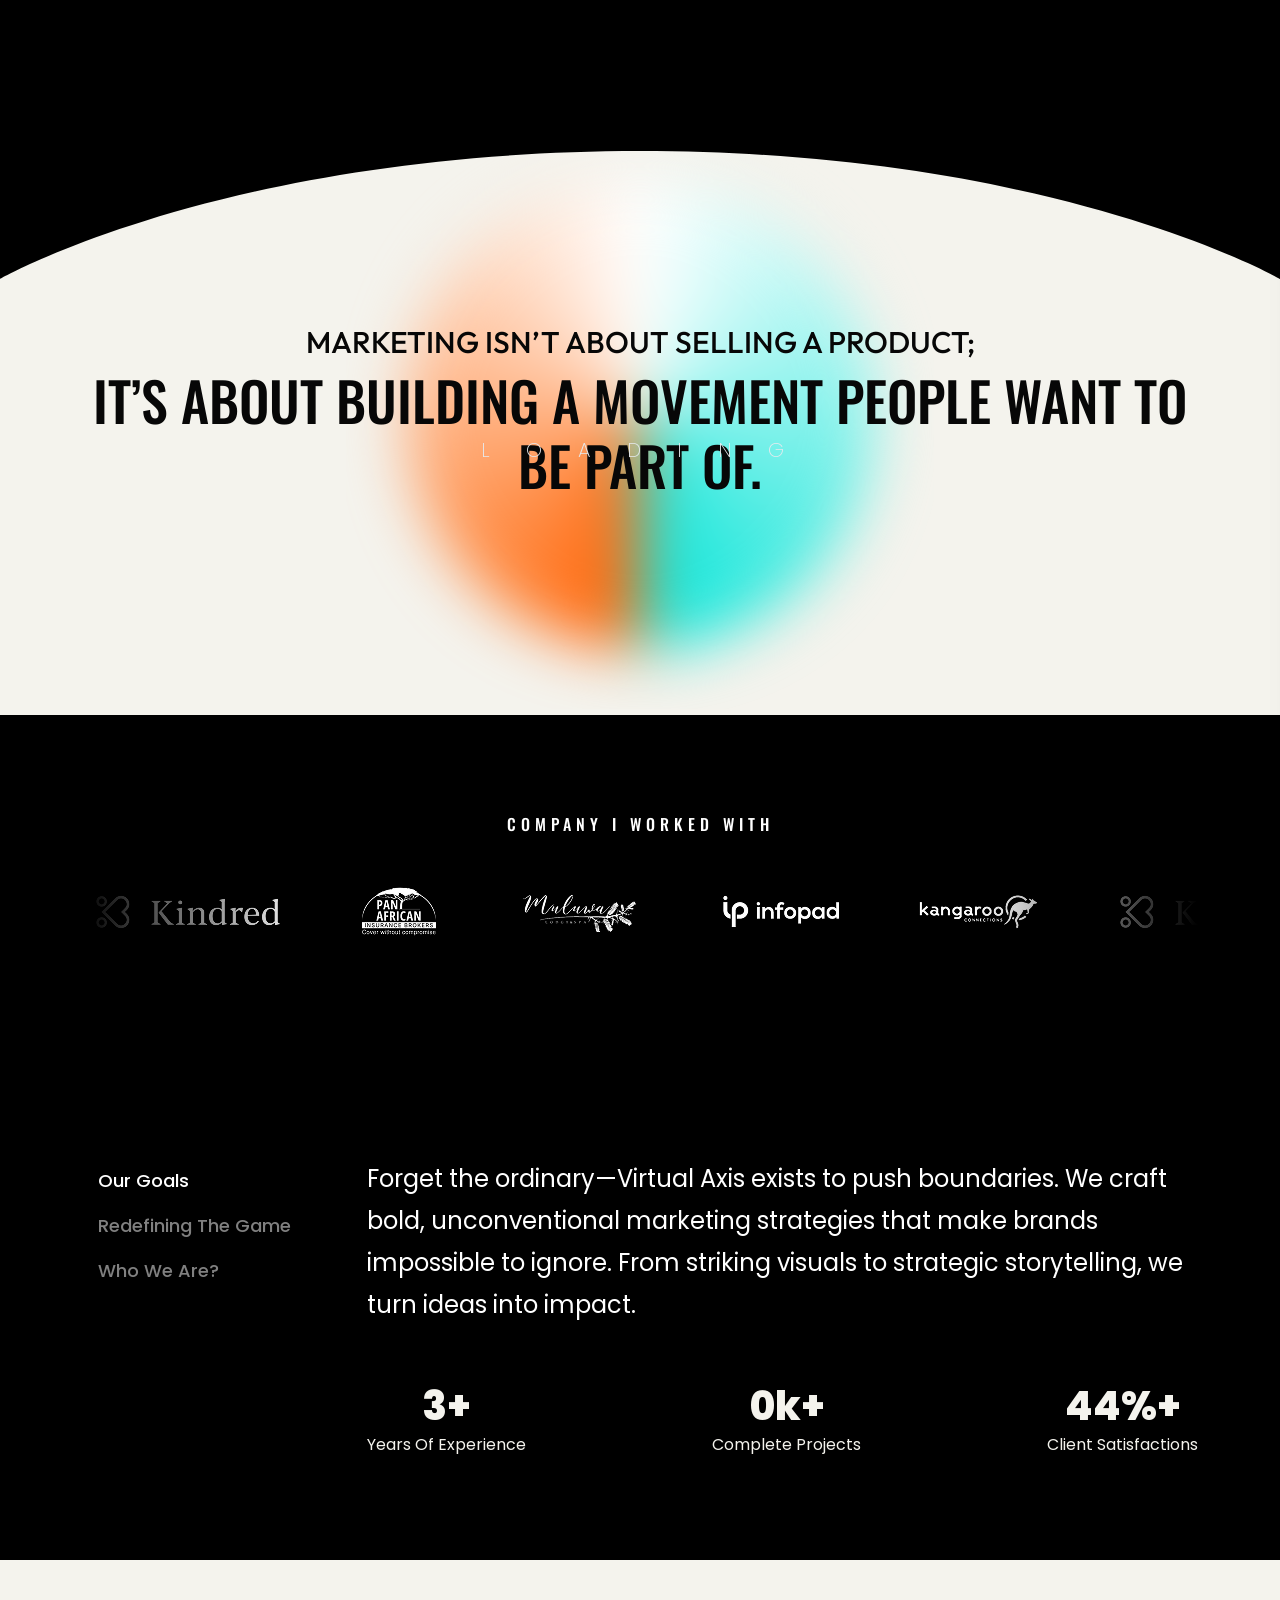
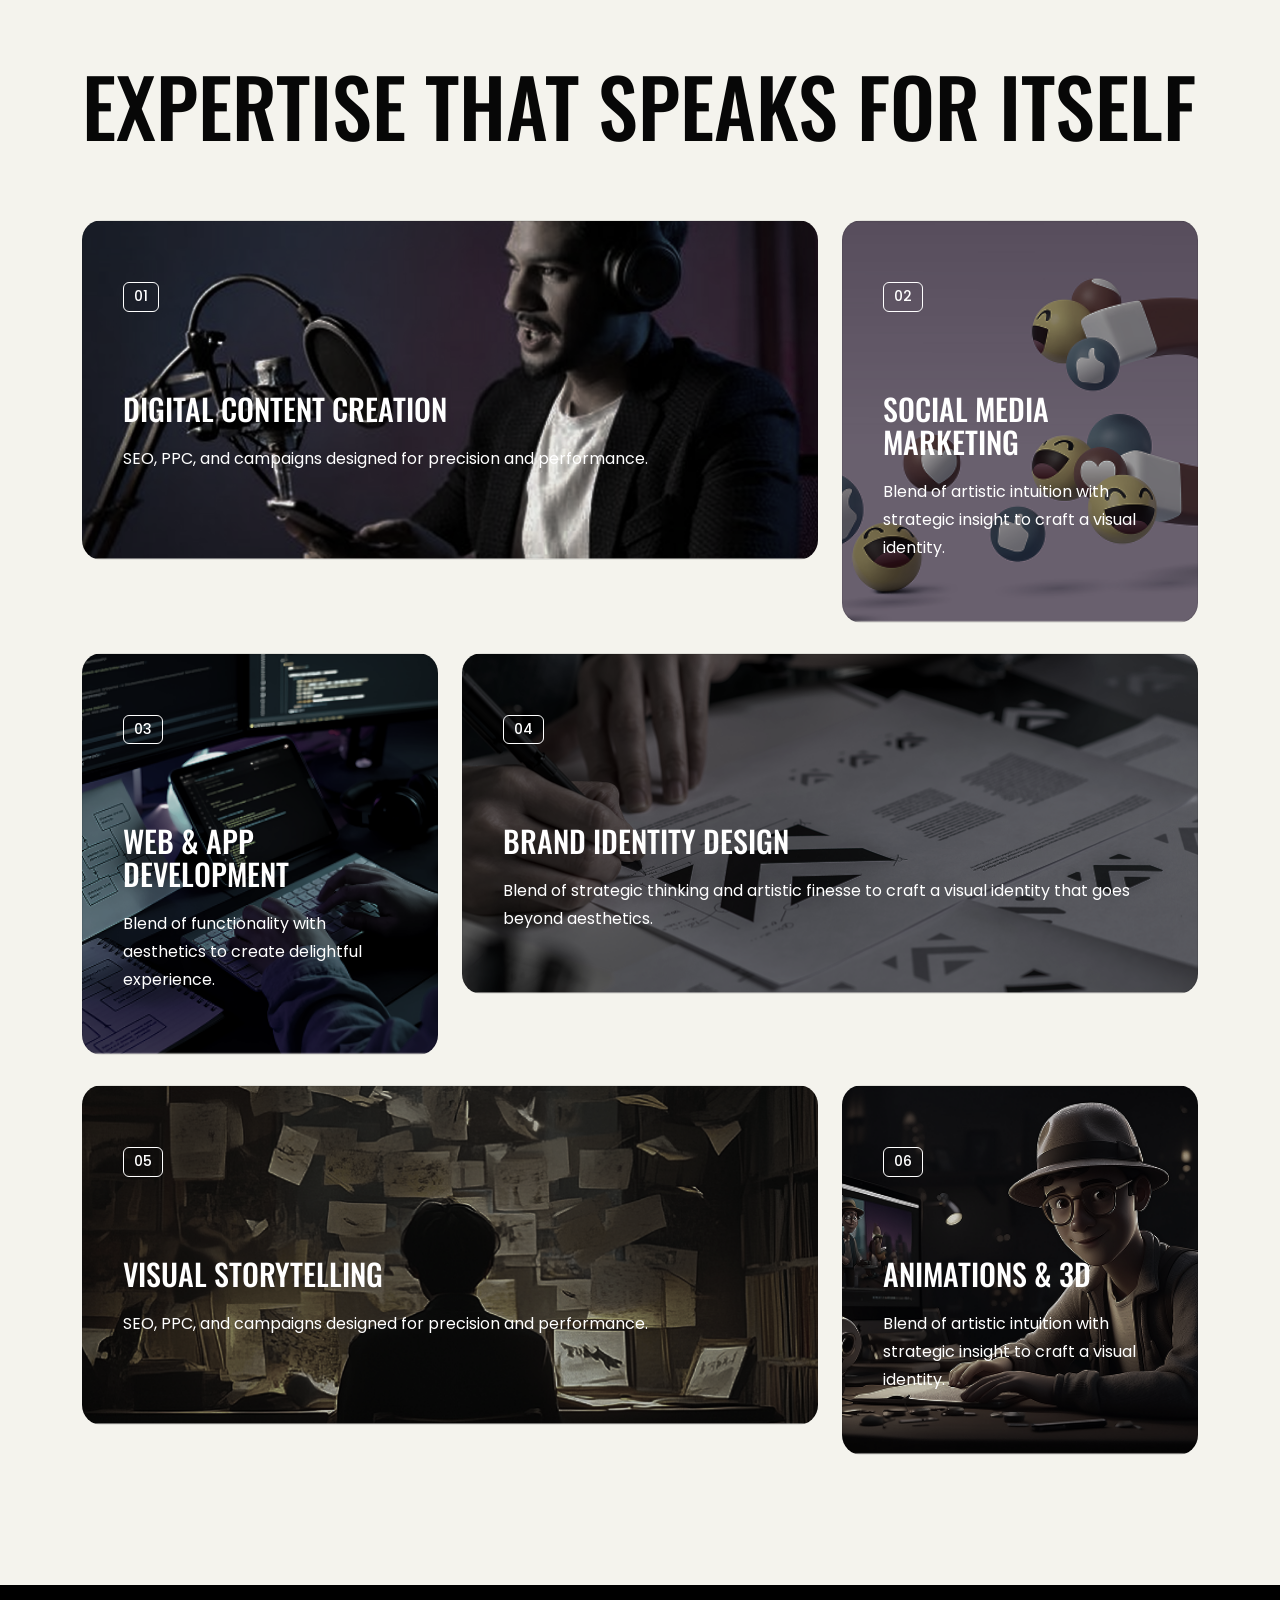
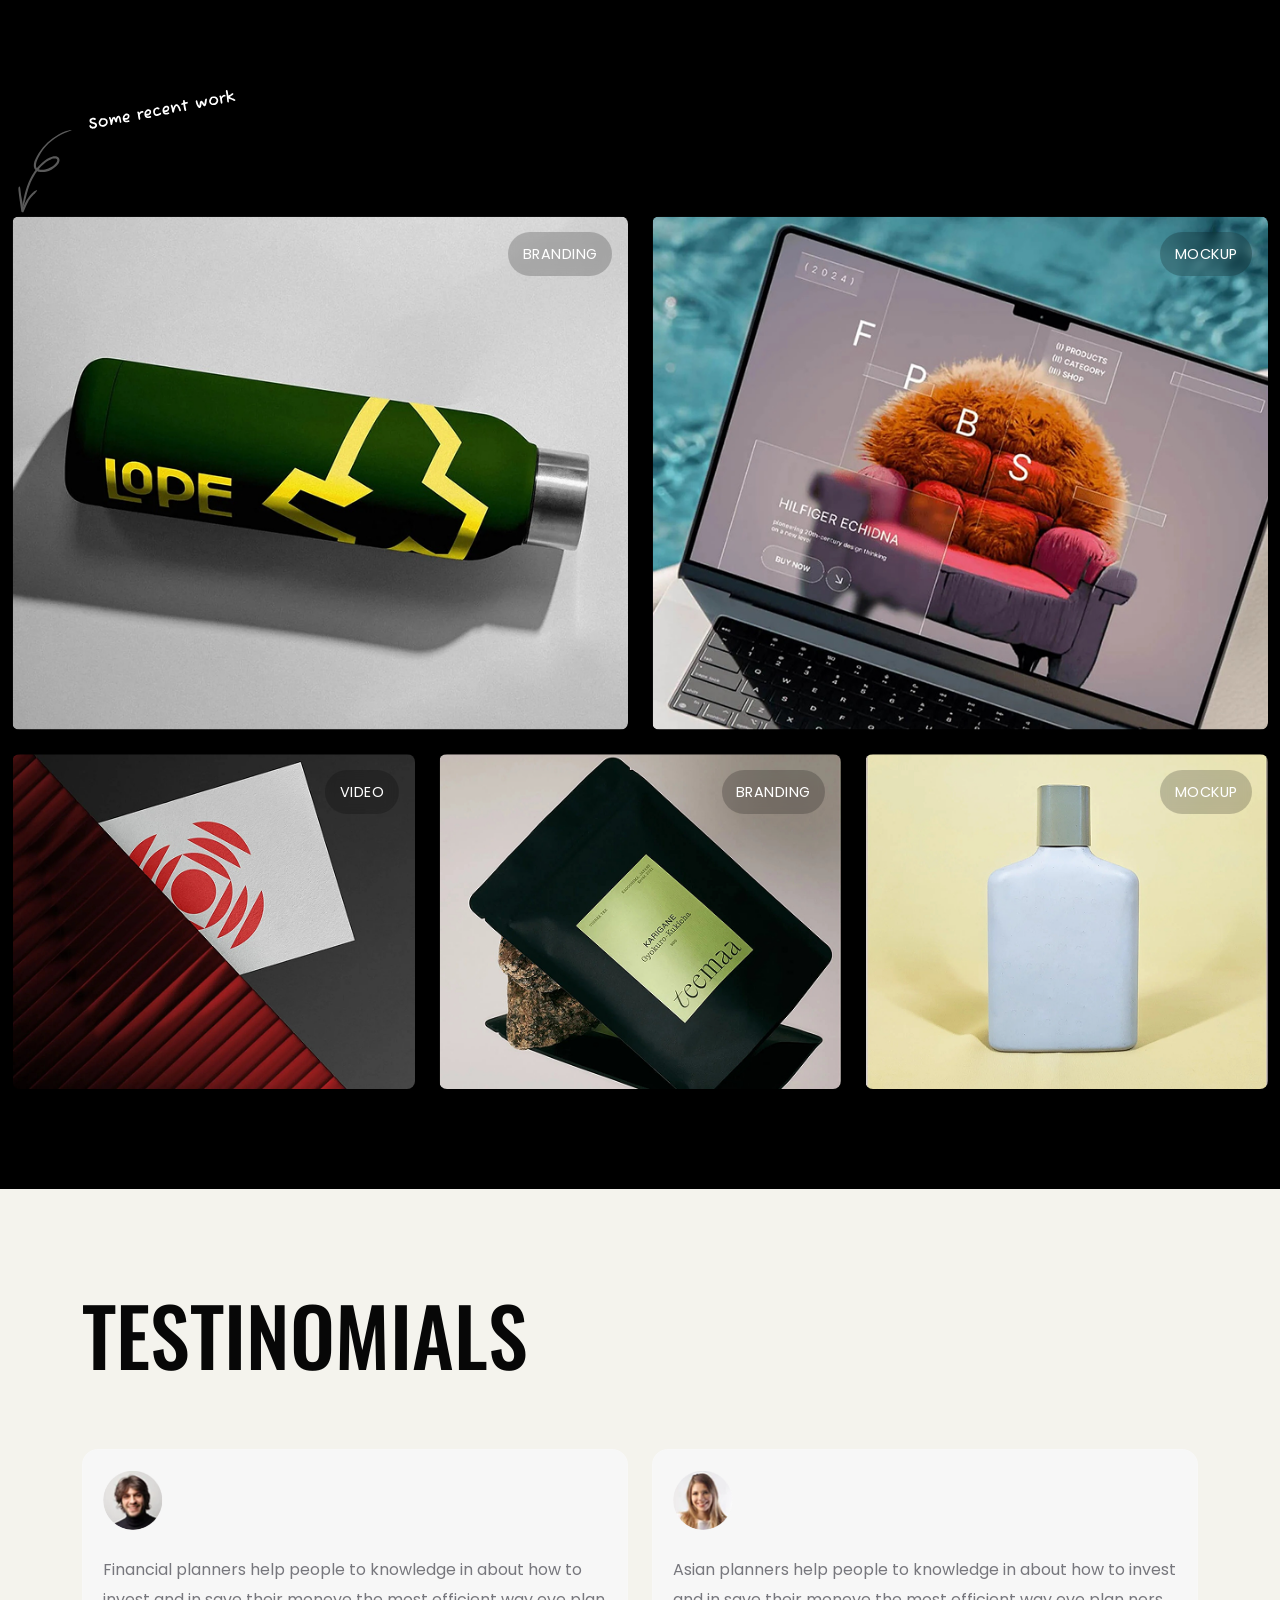
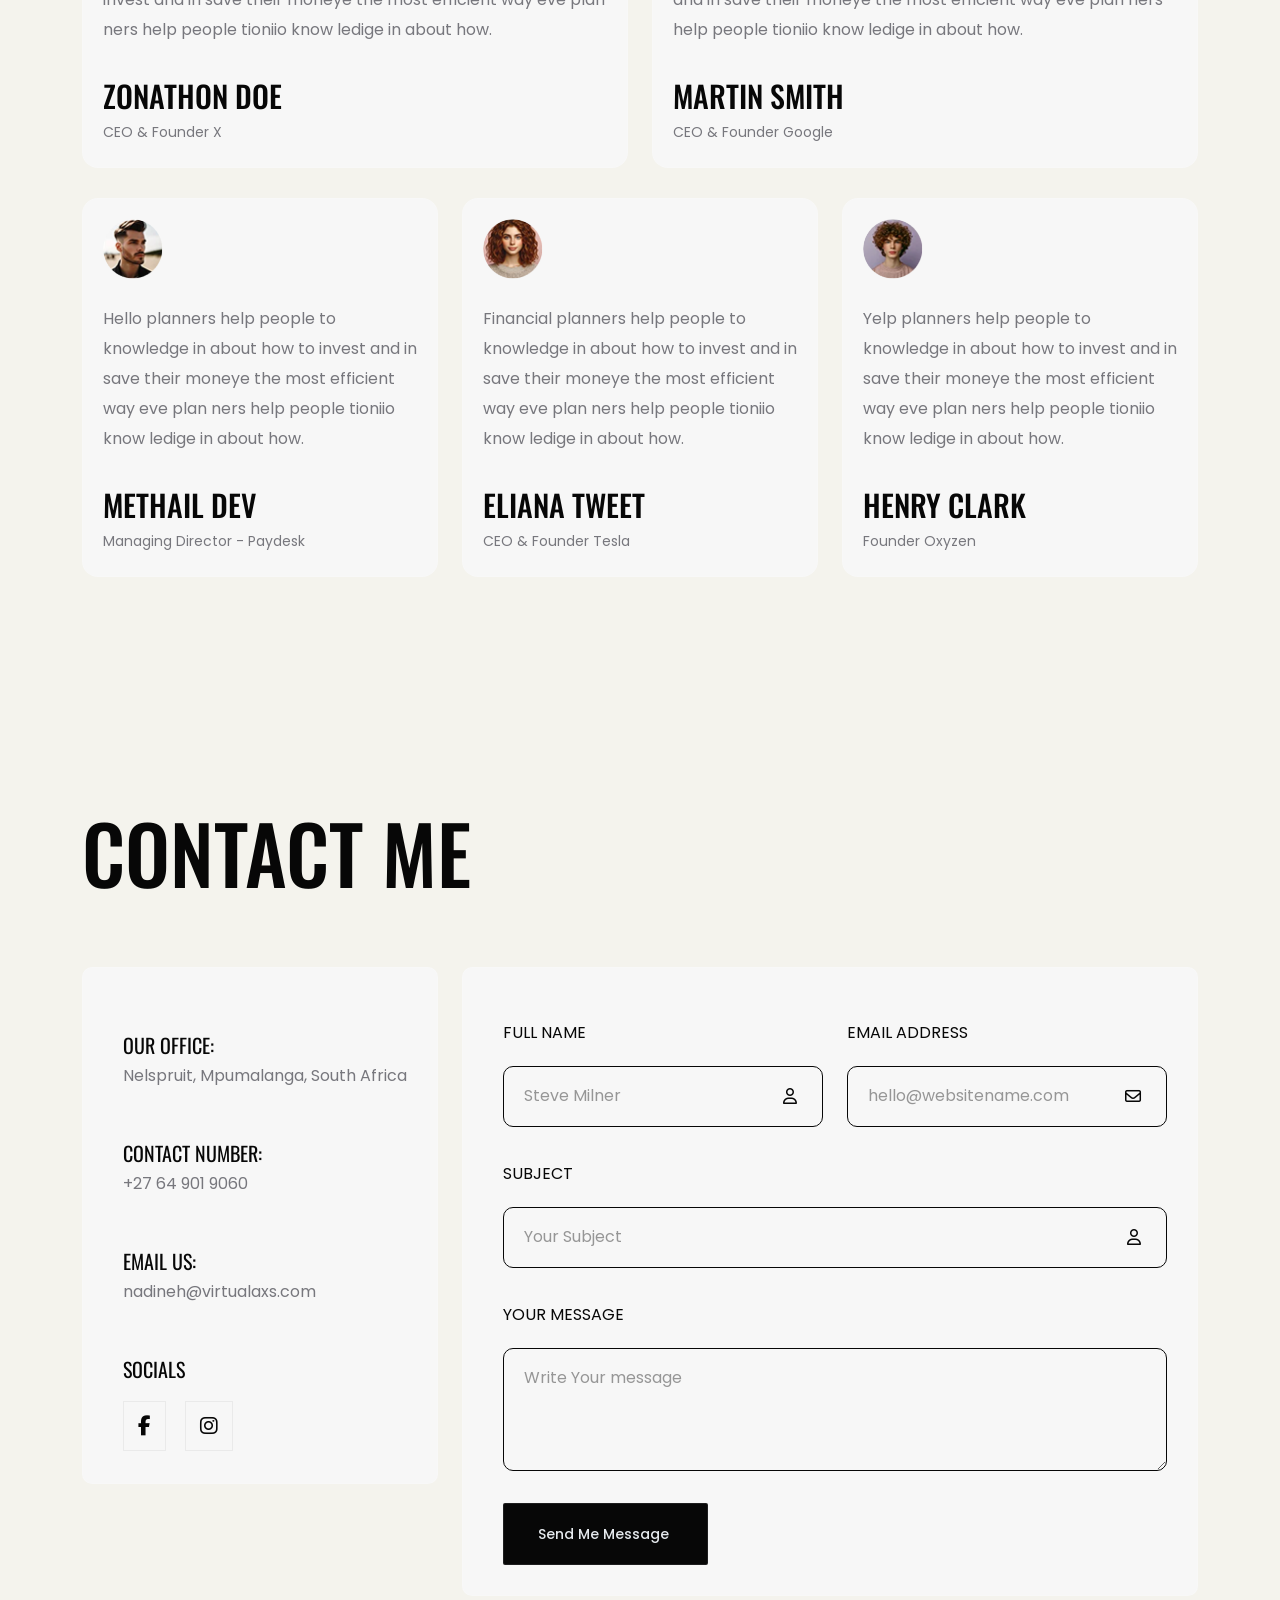
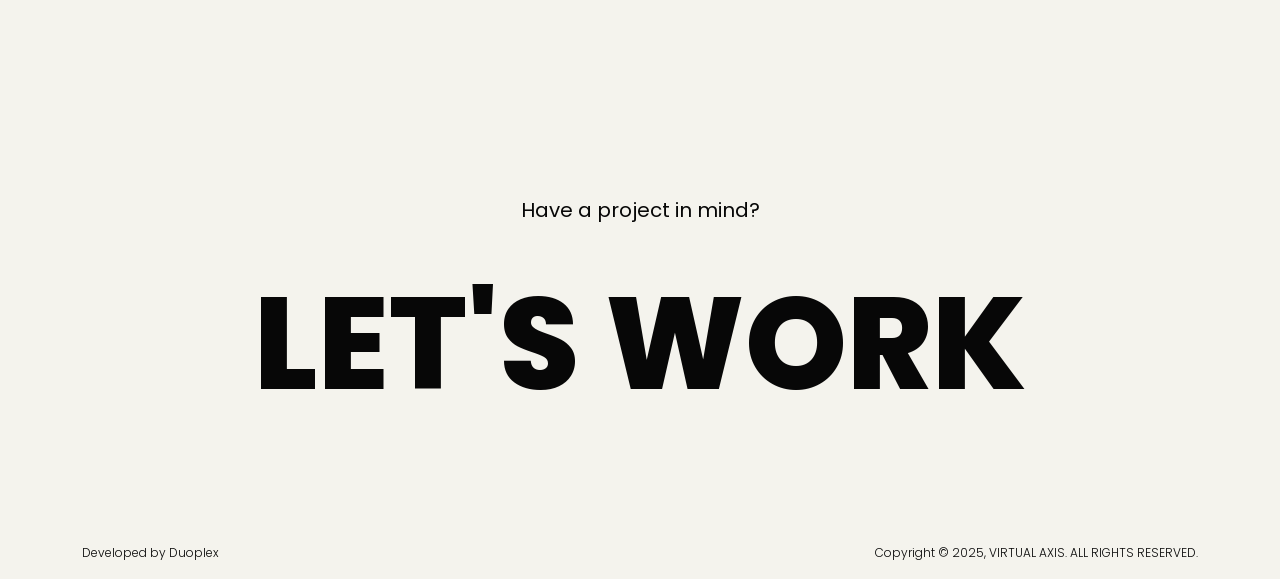
==== commit 006ed7db: "remaining layout & php file for mail" ====
--- a/index.html
+++ b/index.html
@@ -483,7 +483,7 @@
           <!-- START SINGLE PORTFOLIO DESIGN AREA -->
           <div class="col-md-6 col-xl-4 portfolio-item category-2">
             <a
-              href="assets/images/projects/Ndhula LXT Video.mp4"
+              href="assets/images/projects/work3.png"
               class="popup-youtube"
             >
               <div class="portfolio-box">
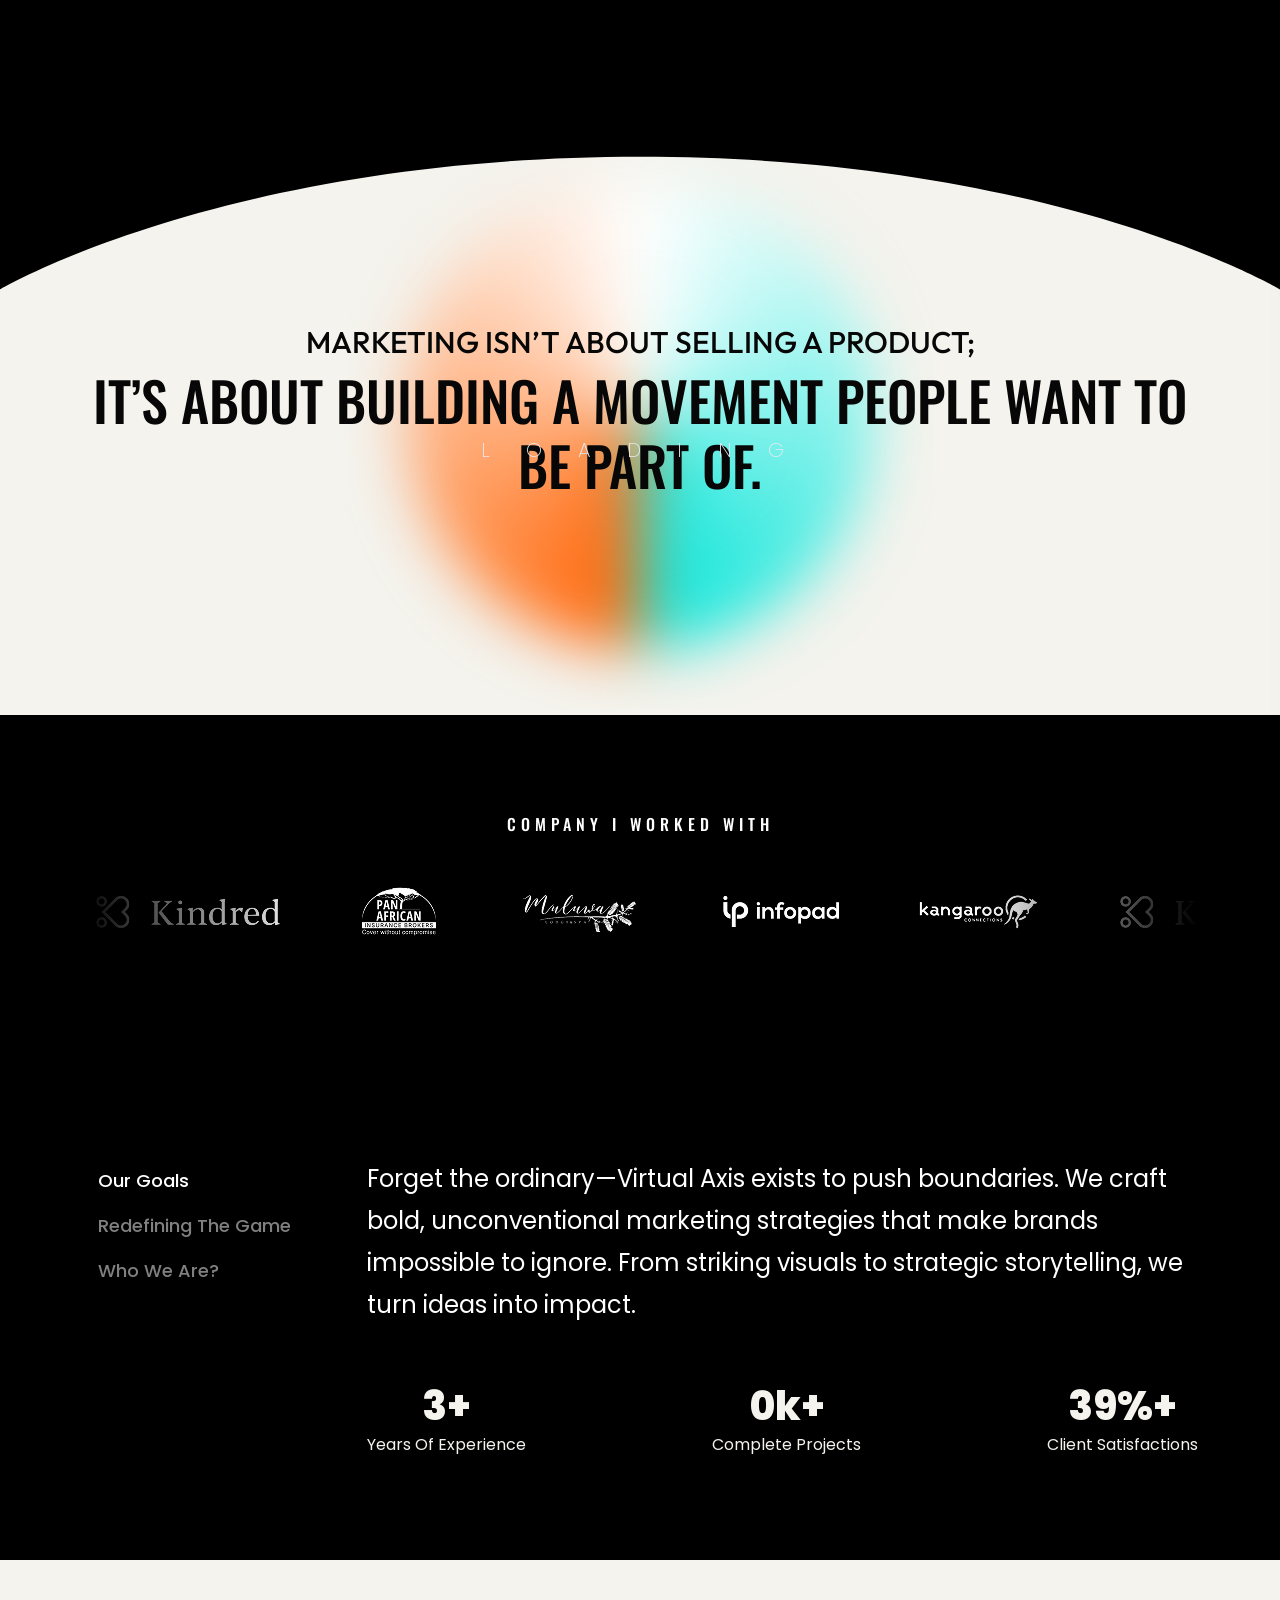
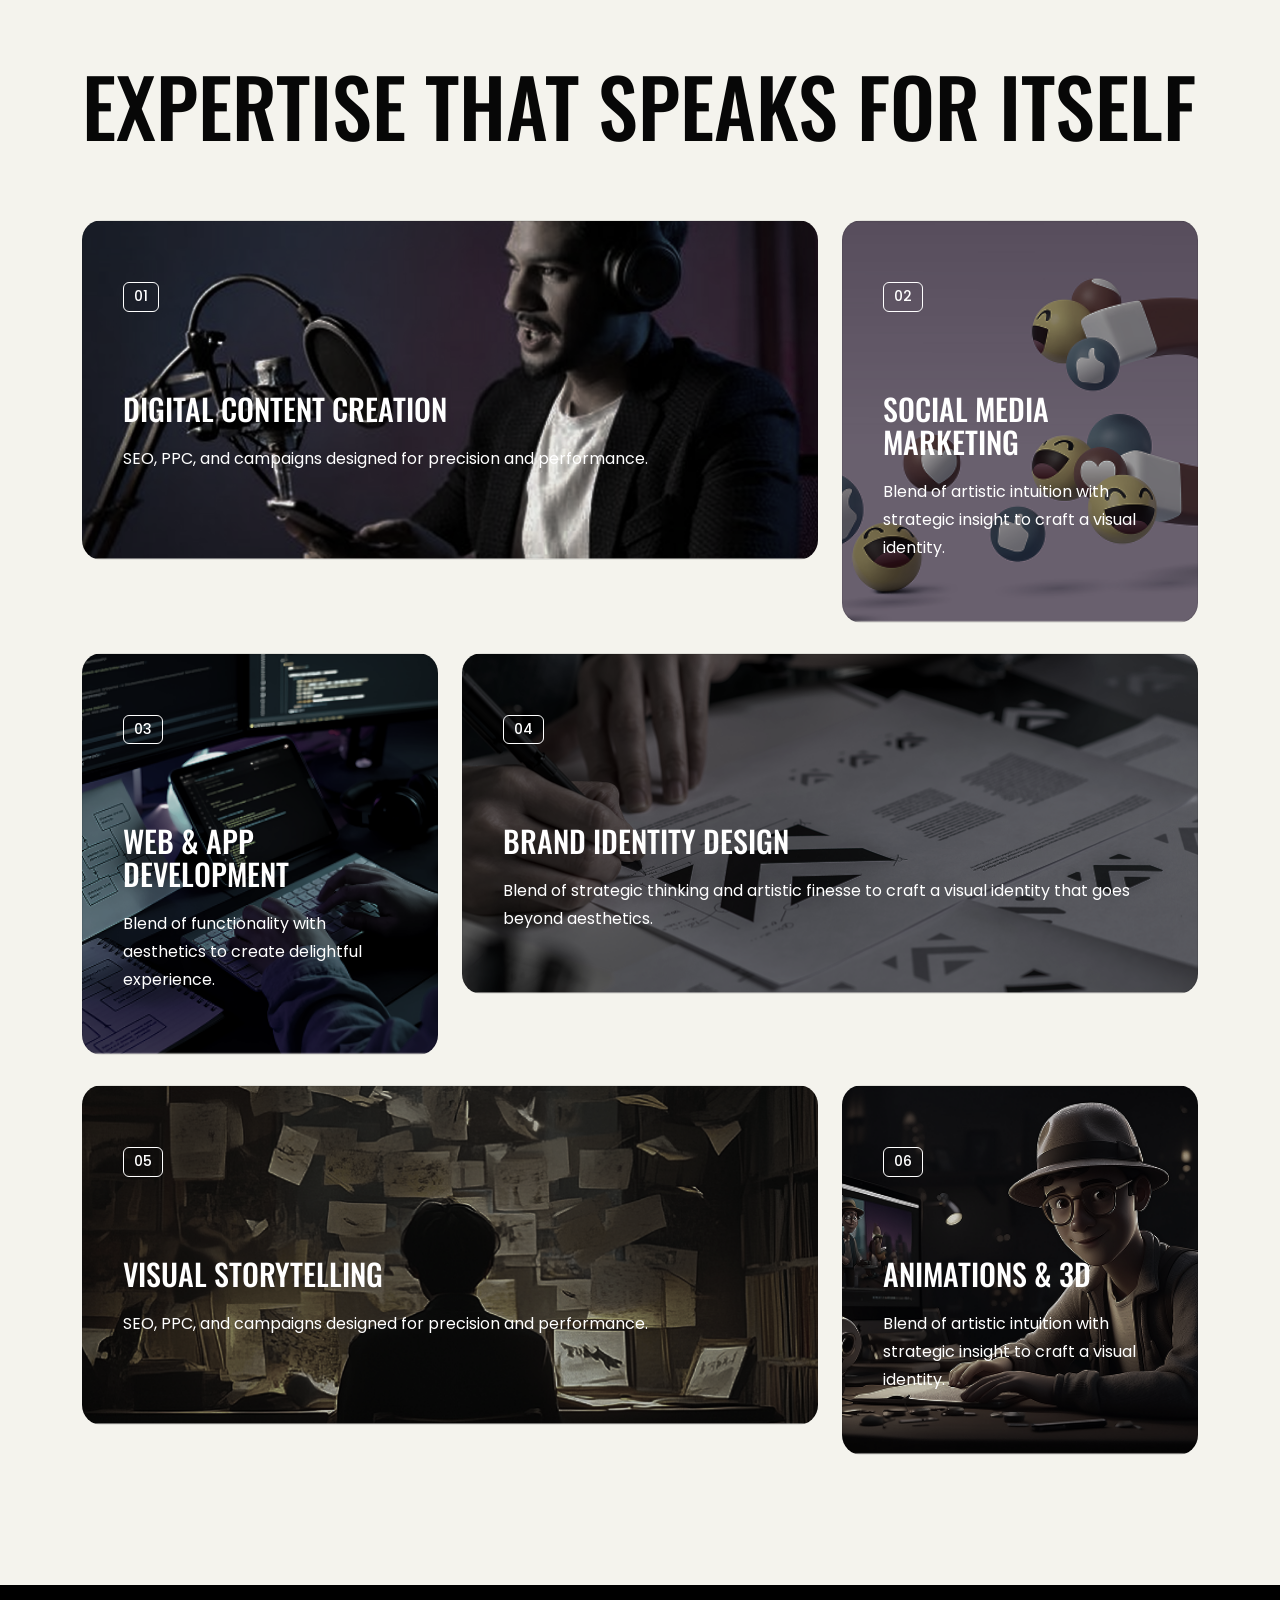
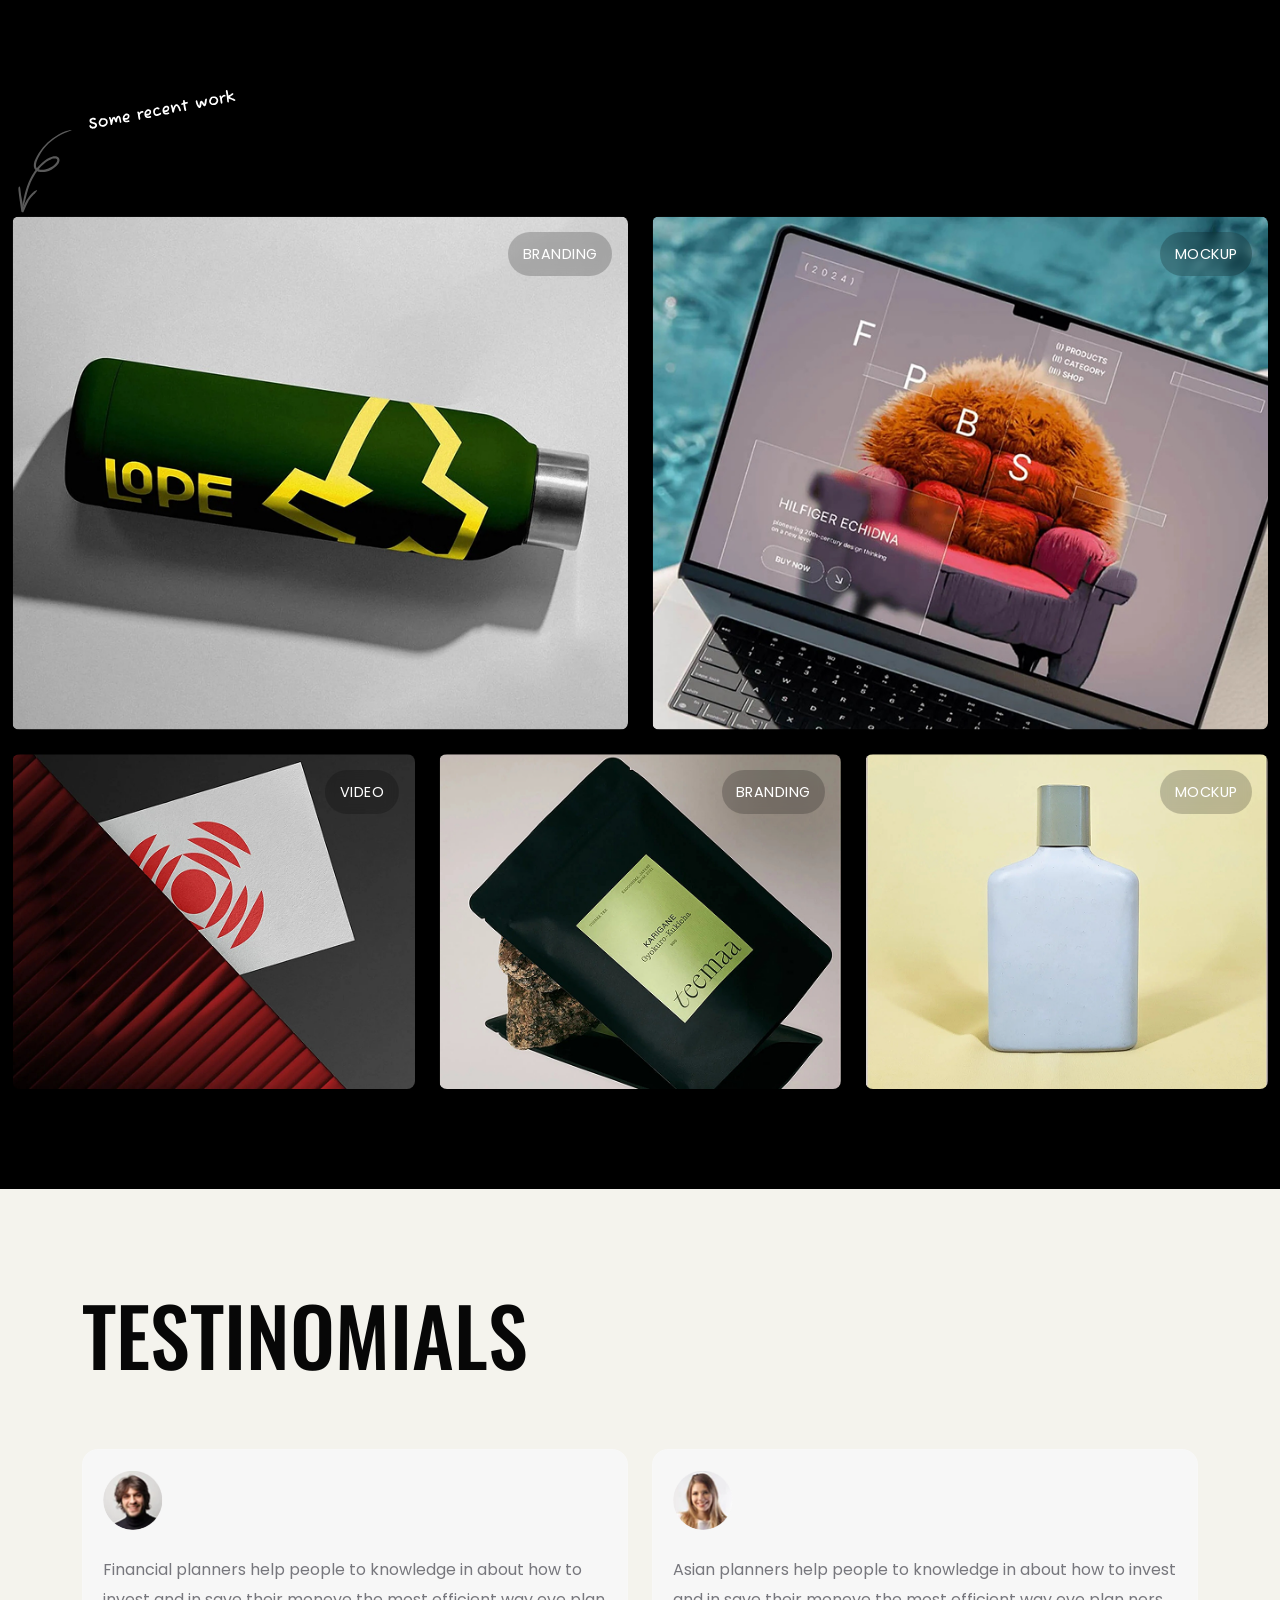
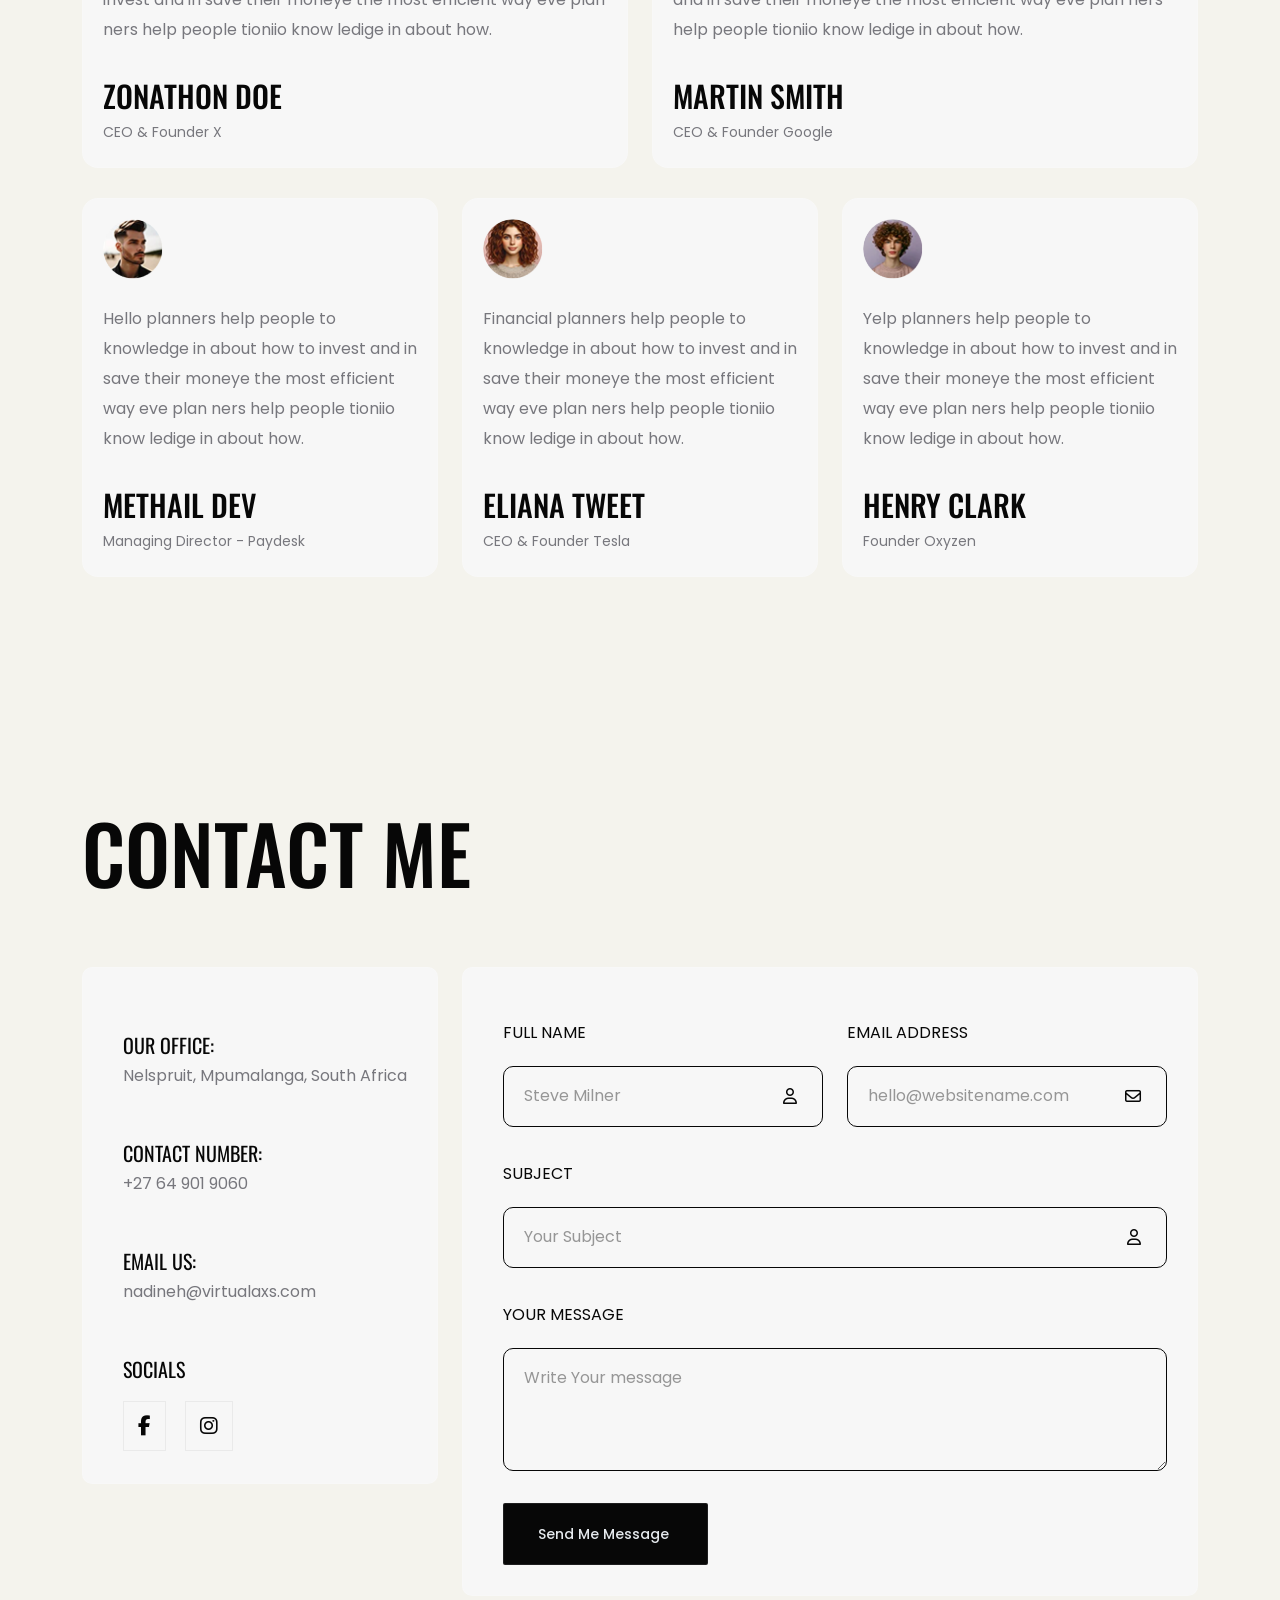
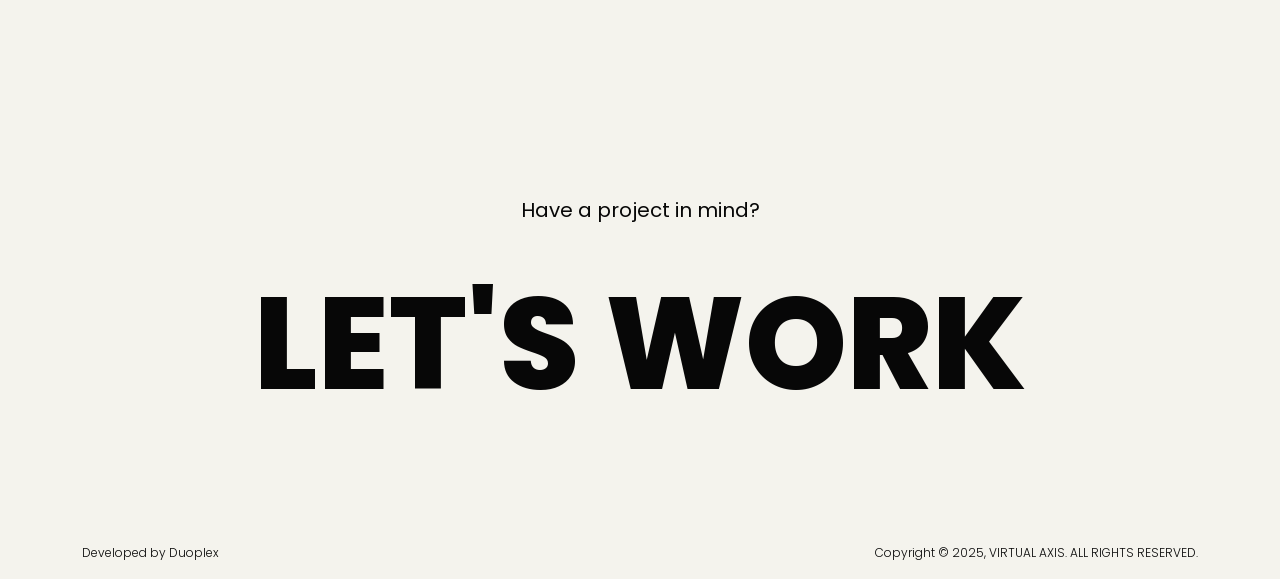
==== commit ebb86a30: "fixed icons" ====
--- a/index.html
+++ b/index.html
@@ -126,7 +126,7 @@
                   <a
                     href="javascript:void(0)"
                     class="info-toggle-btn f-right sidebar-toggle-btn"
-                    ><i class="fal fa-bars"></i
+                    ><i class="fas fa-bars"></i
                   ></a>
                 </div>
               </div>
@@ -141,7 +141,7 @@
       <div class="sidebar__wrapper">
         <div class="sidebar__close">
           <button class="sidebar__close-btn" id="sidebar__close-btn">
-            <i class="fal fa-times"></i>
+            <i class="fas fa-times"></i>
           </button>
         </div>
         <div class="sidebar__content mt-50 mb-20">
